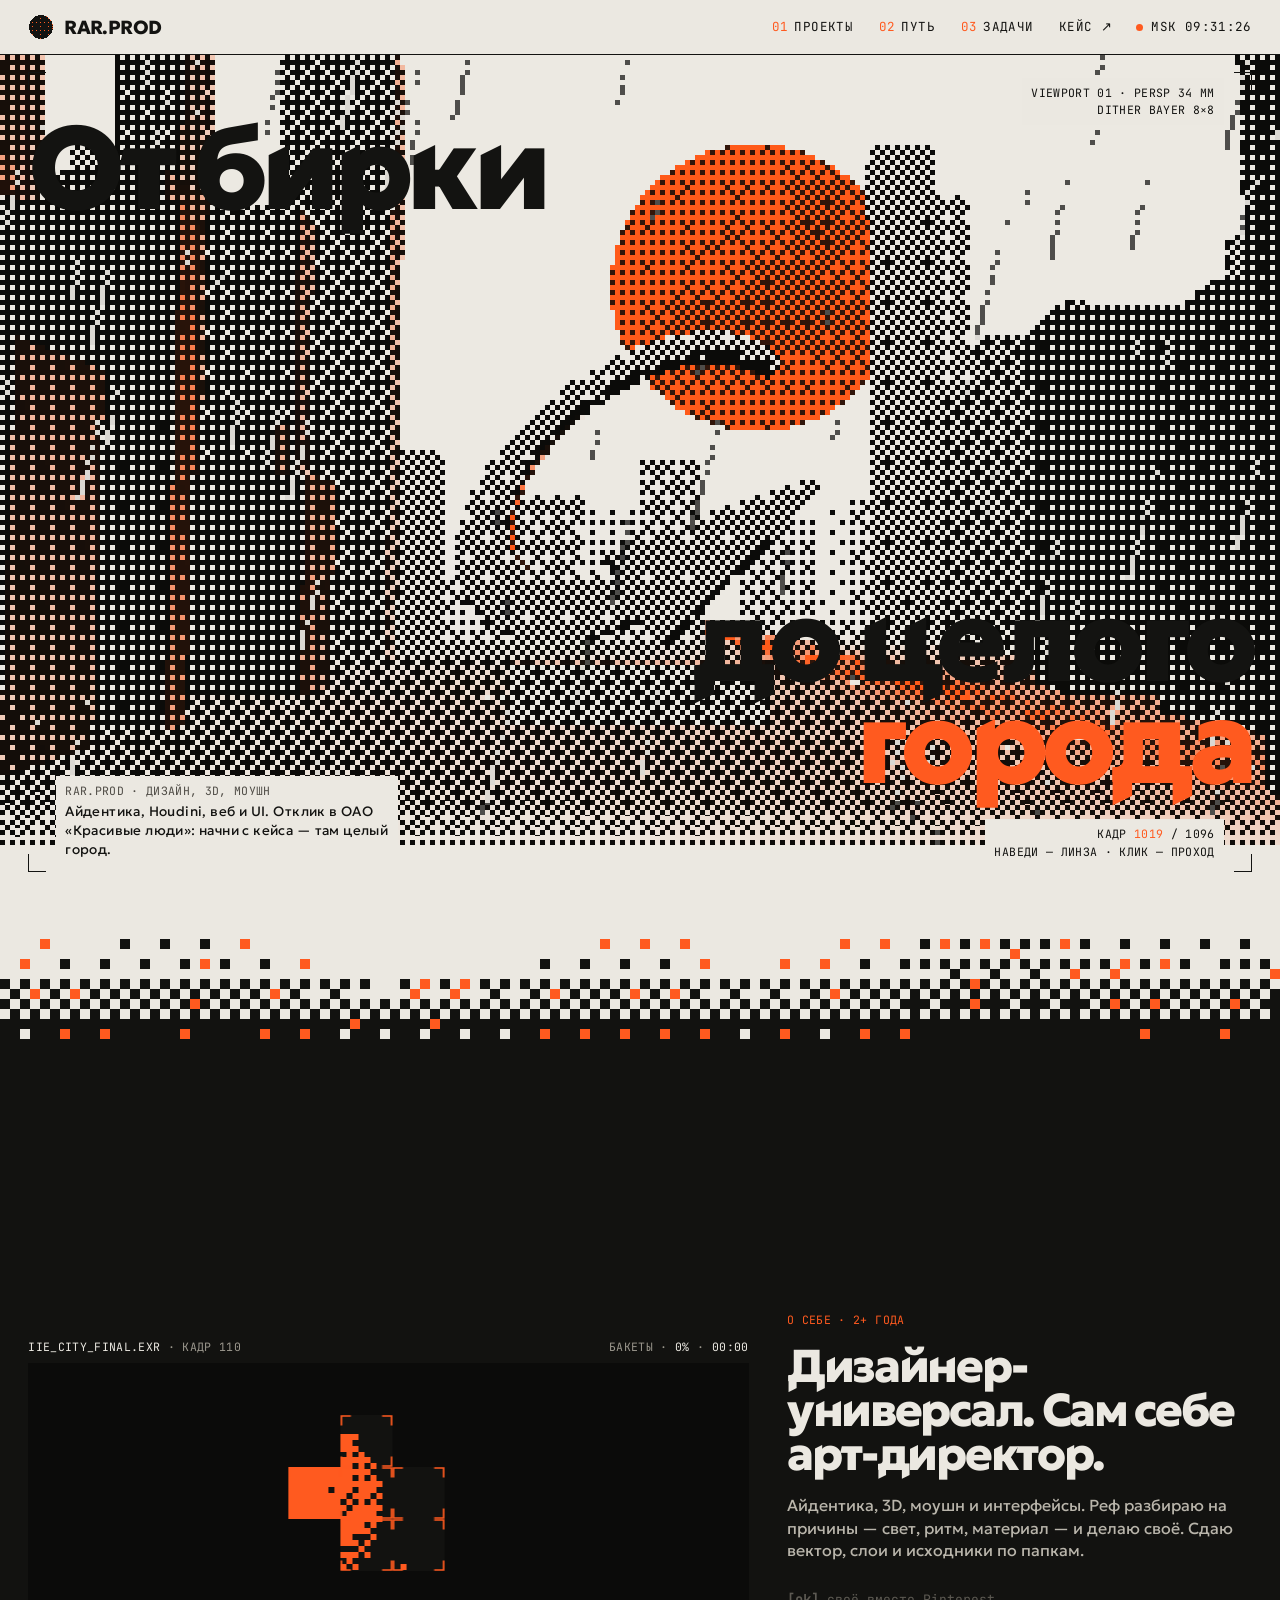
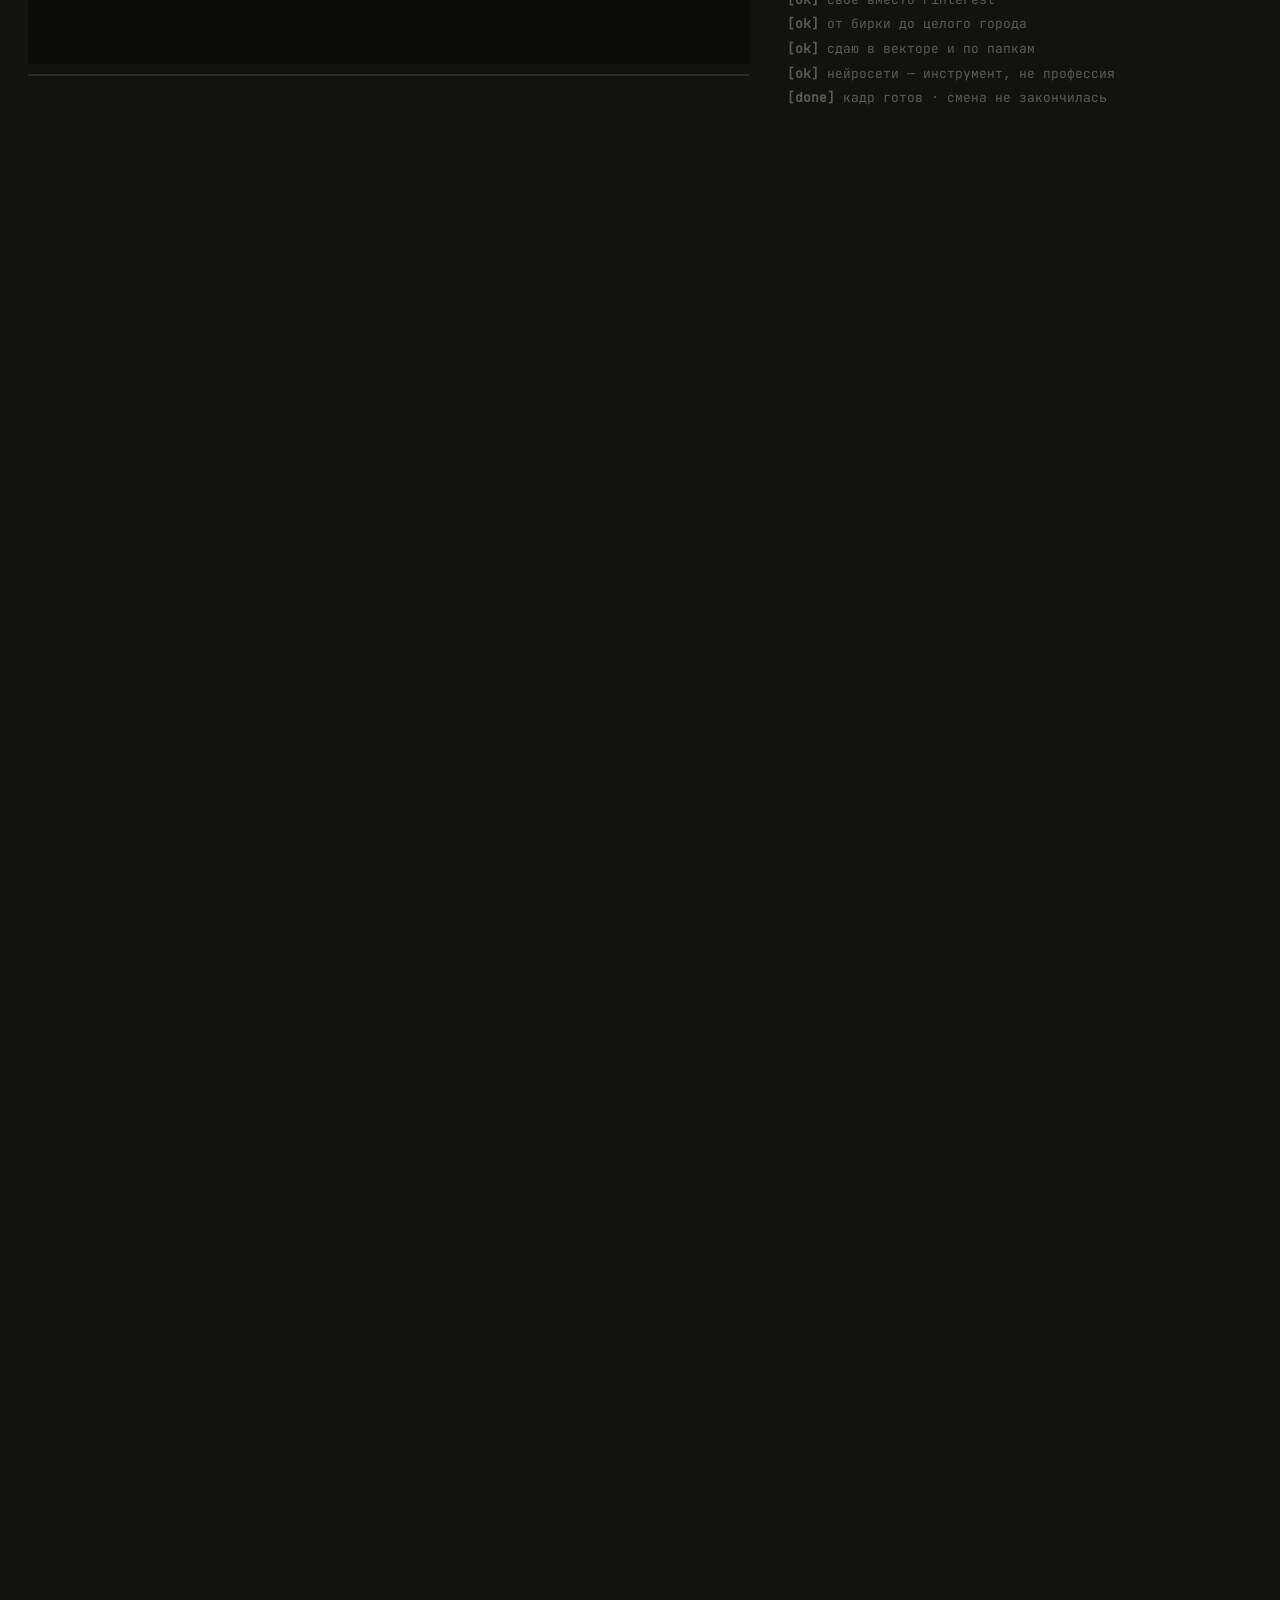
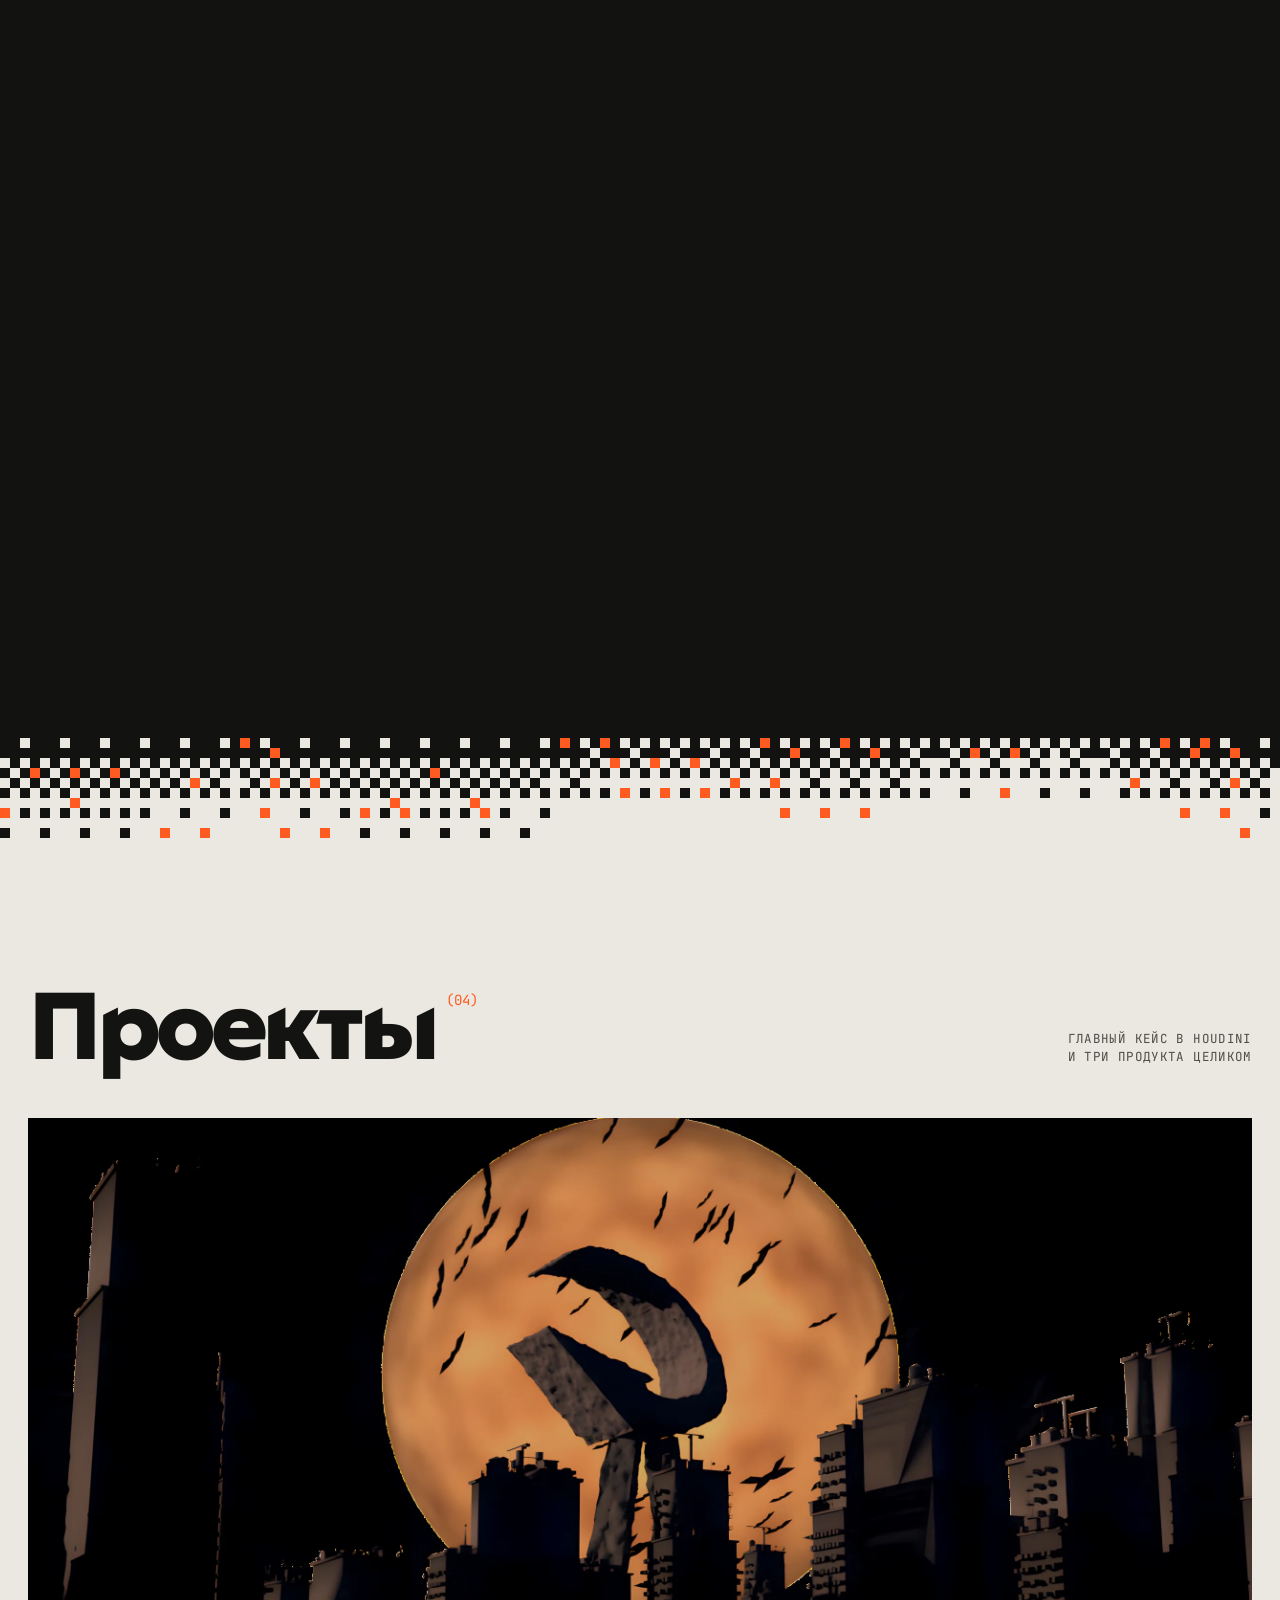
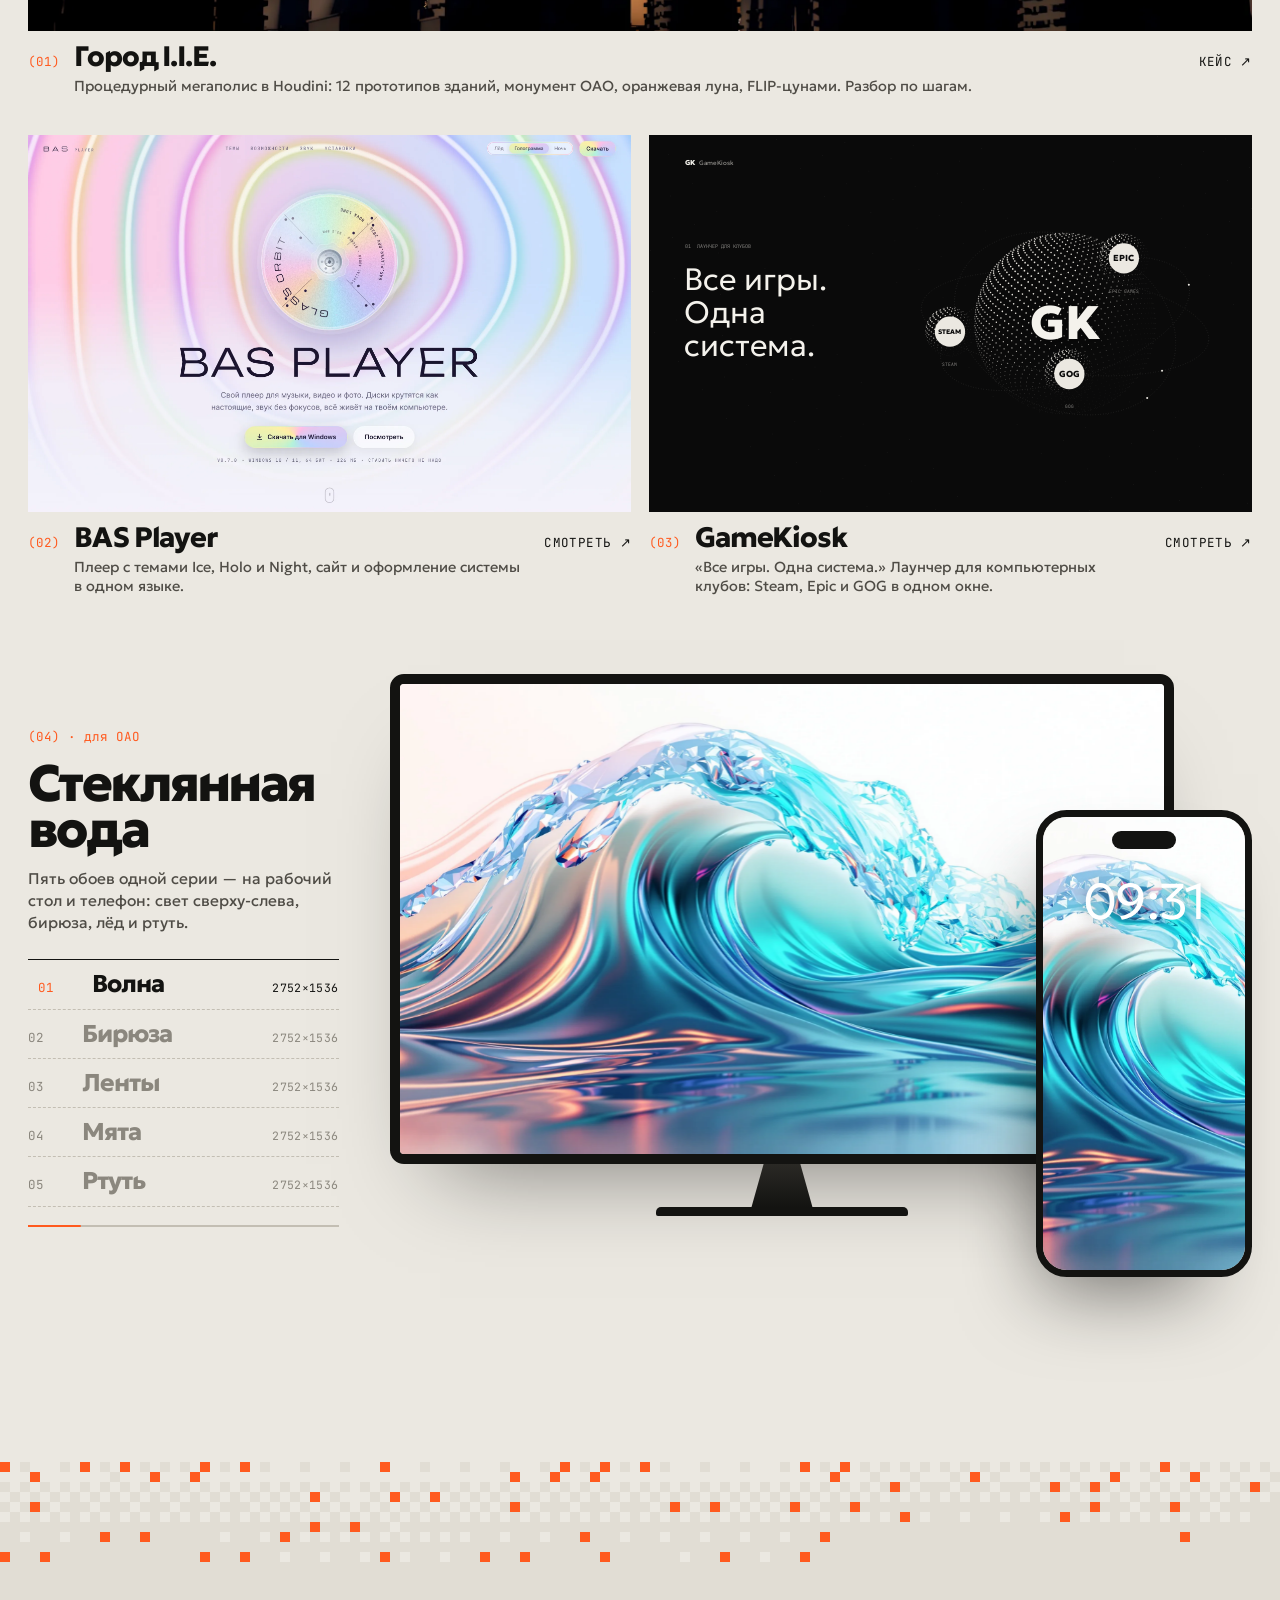
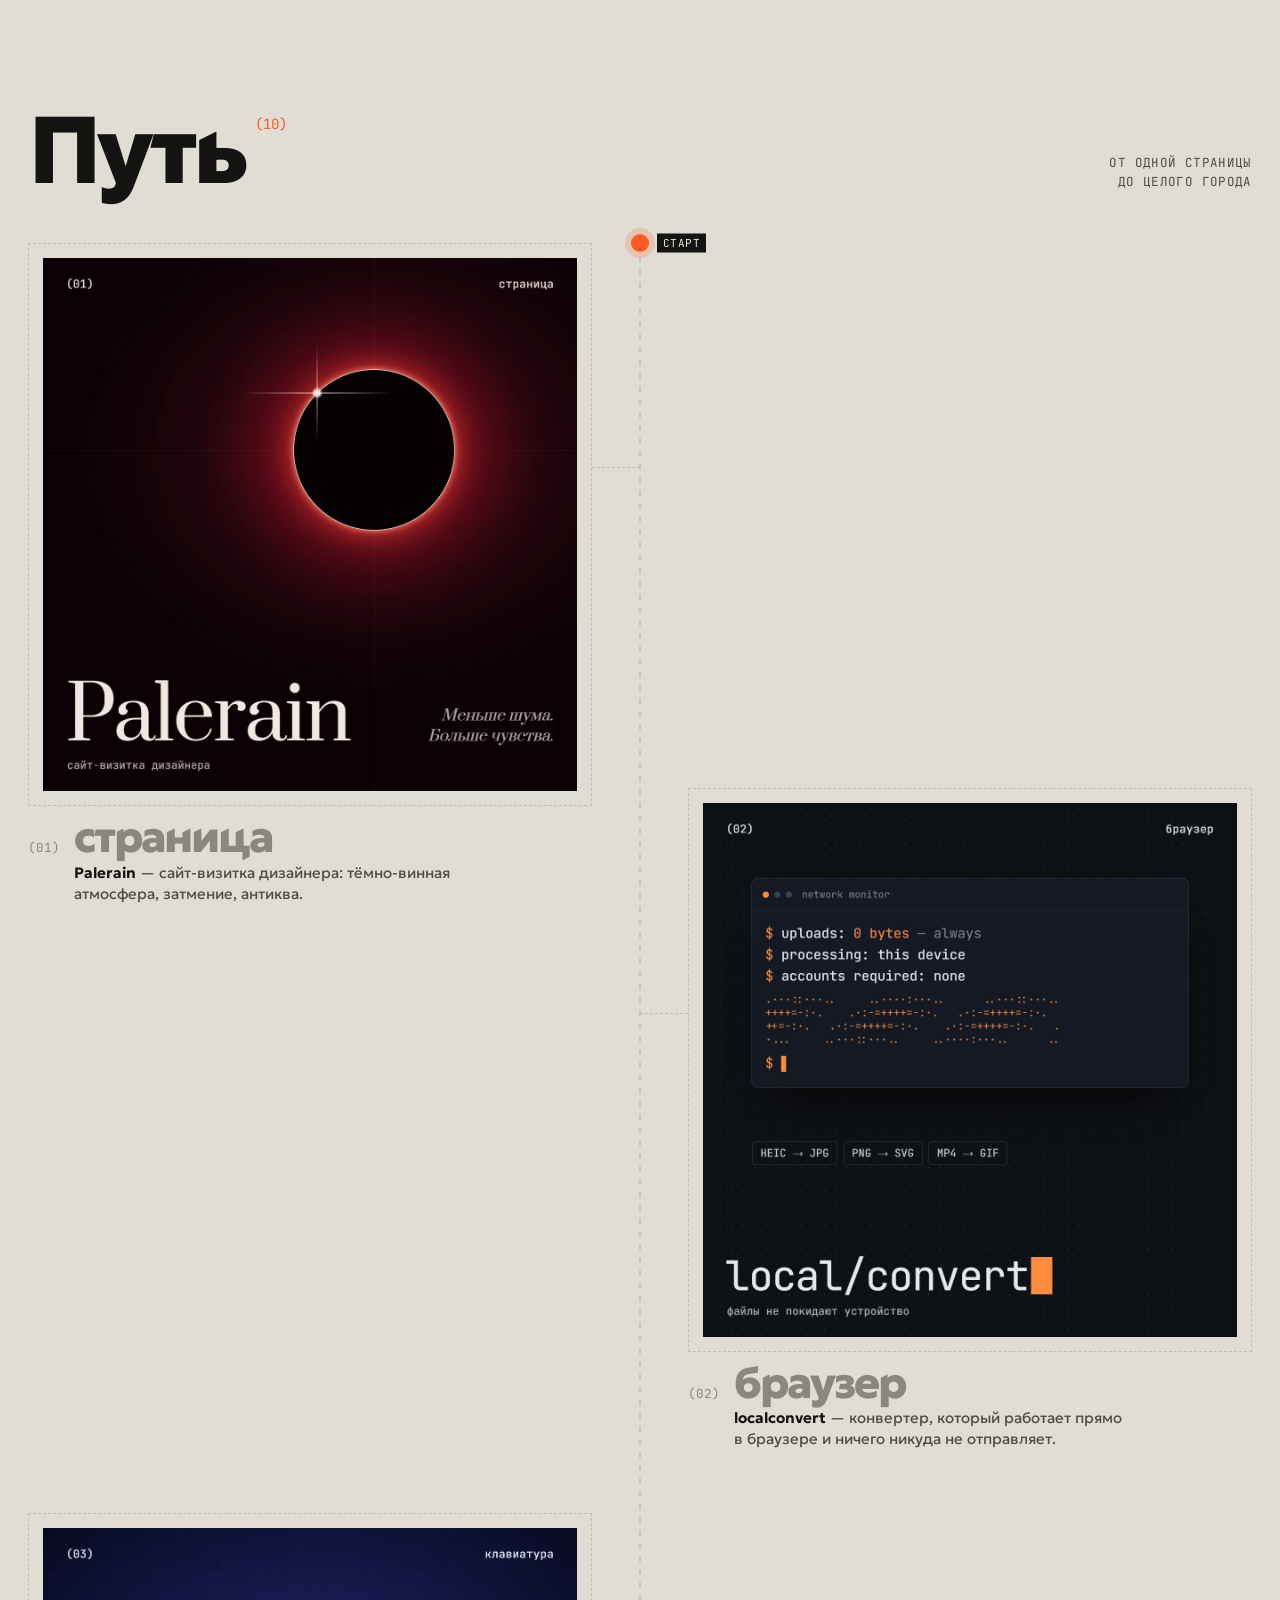
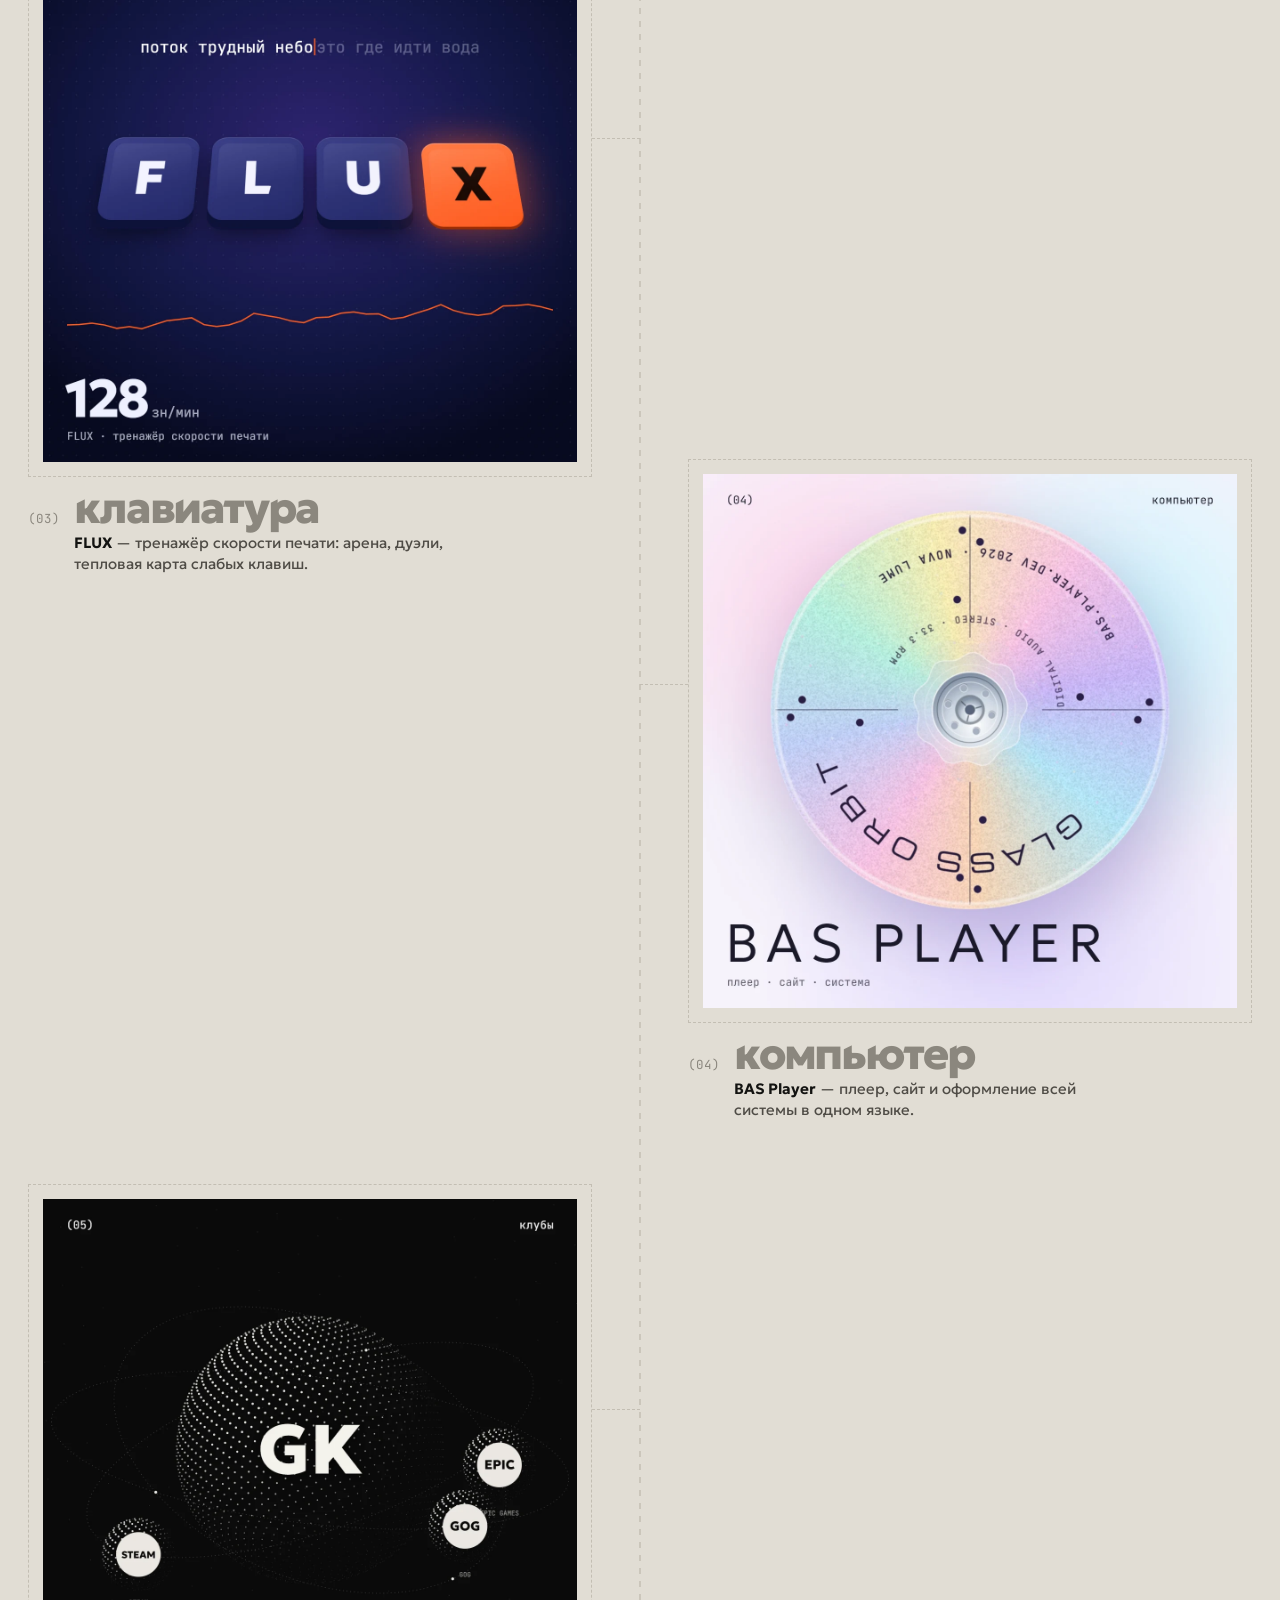
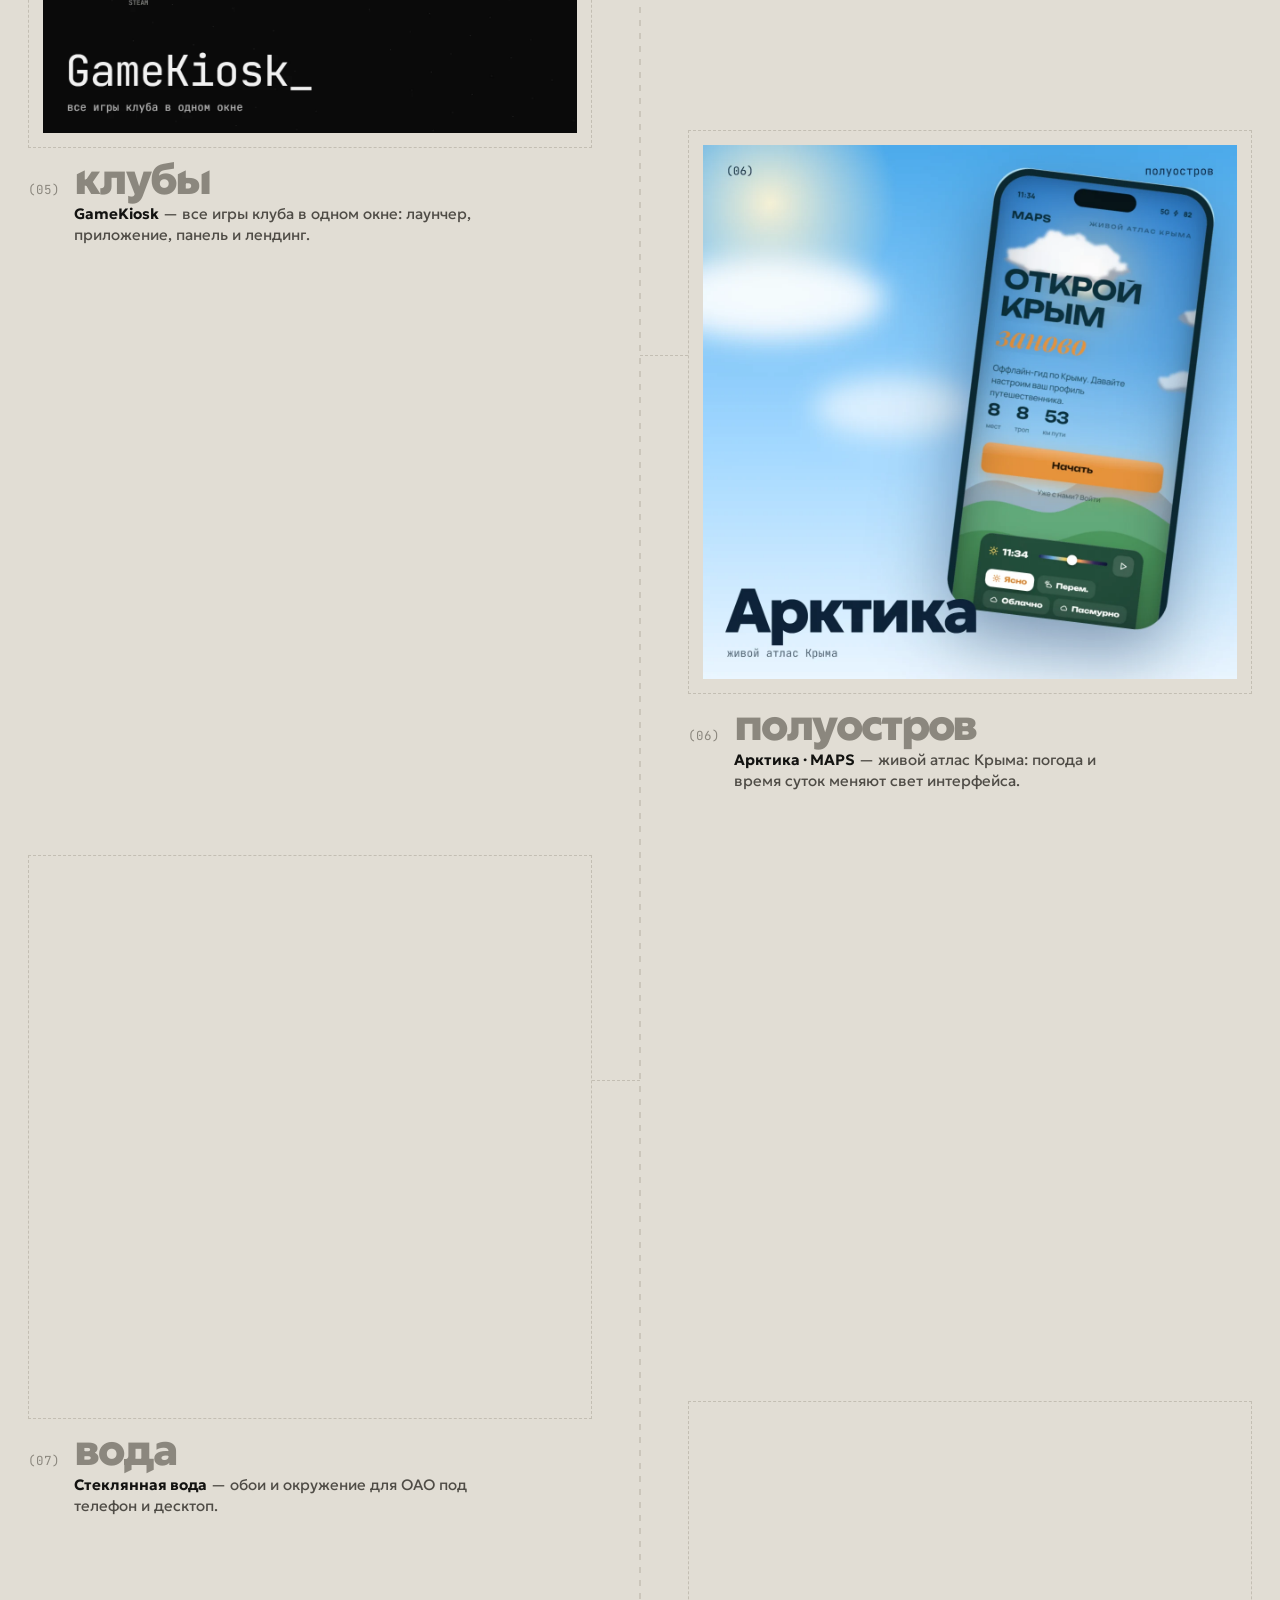
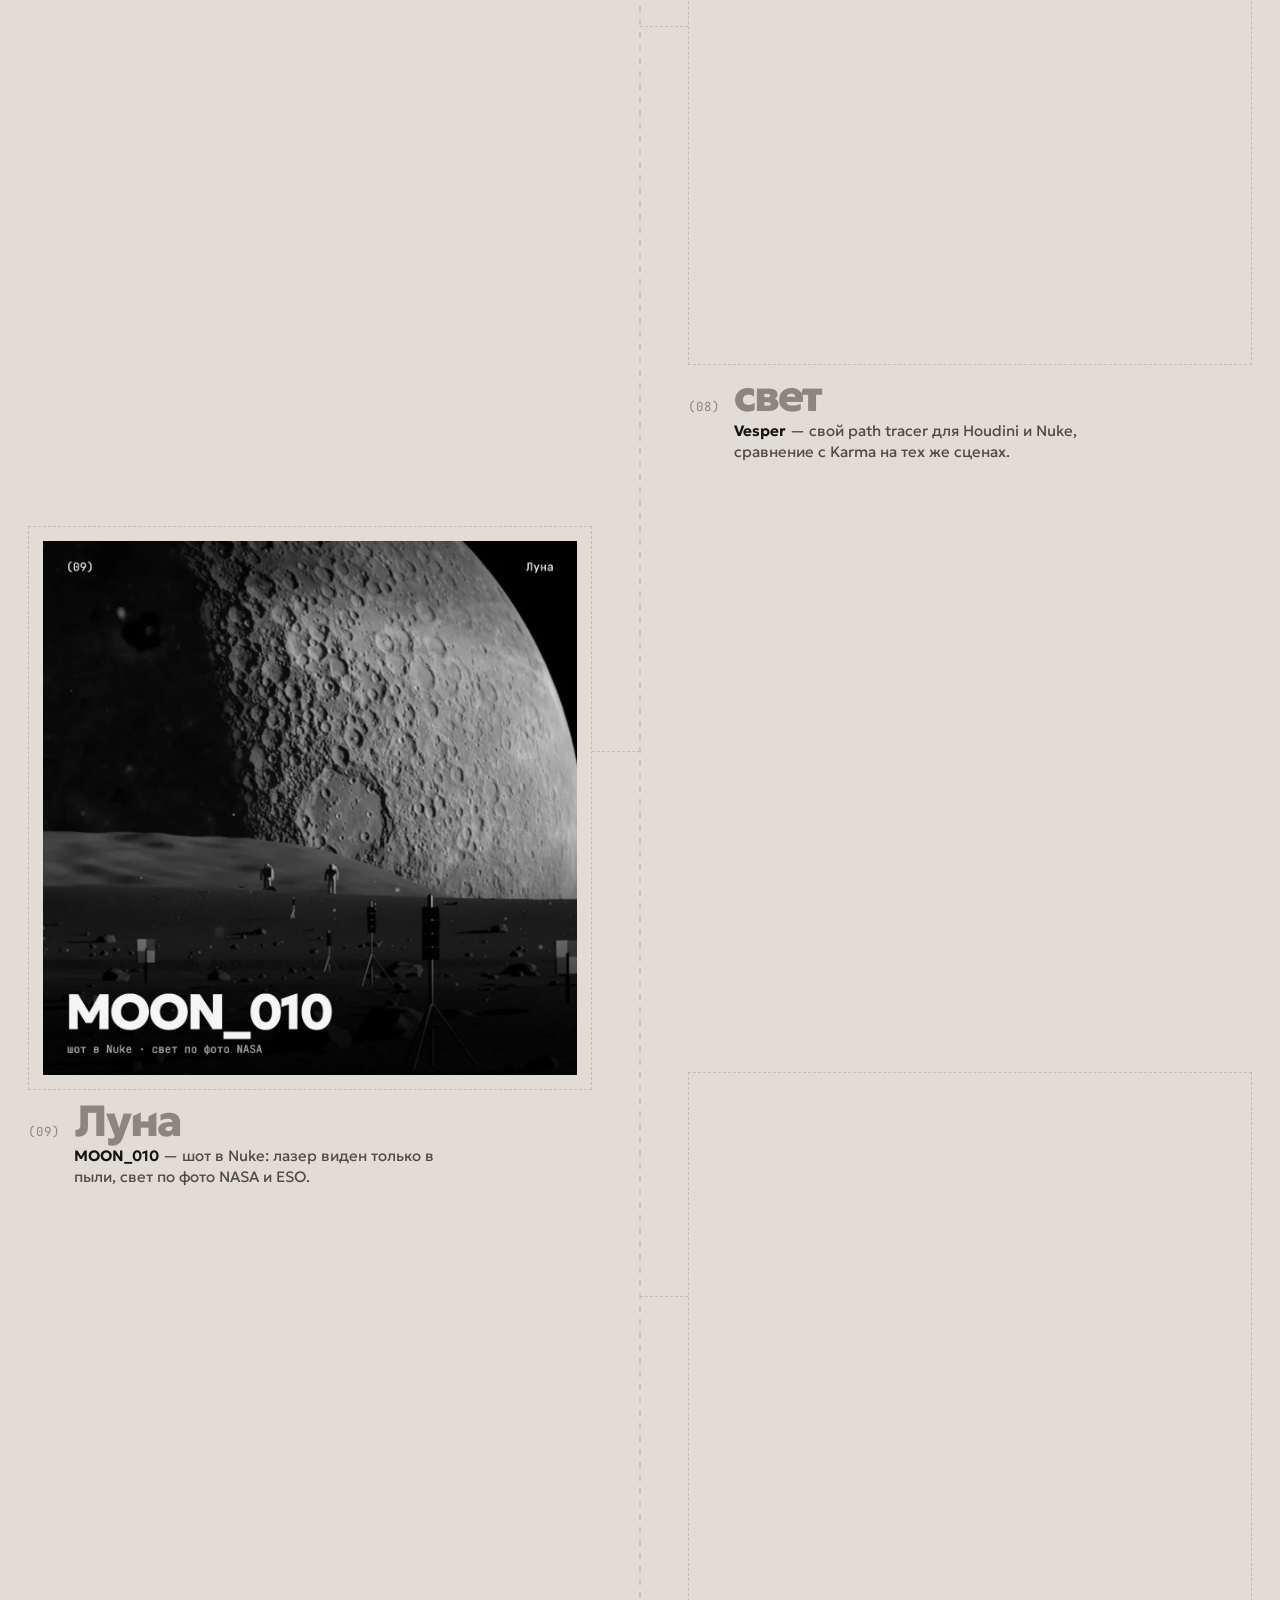
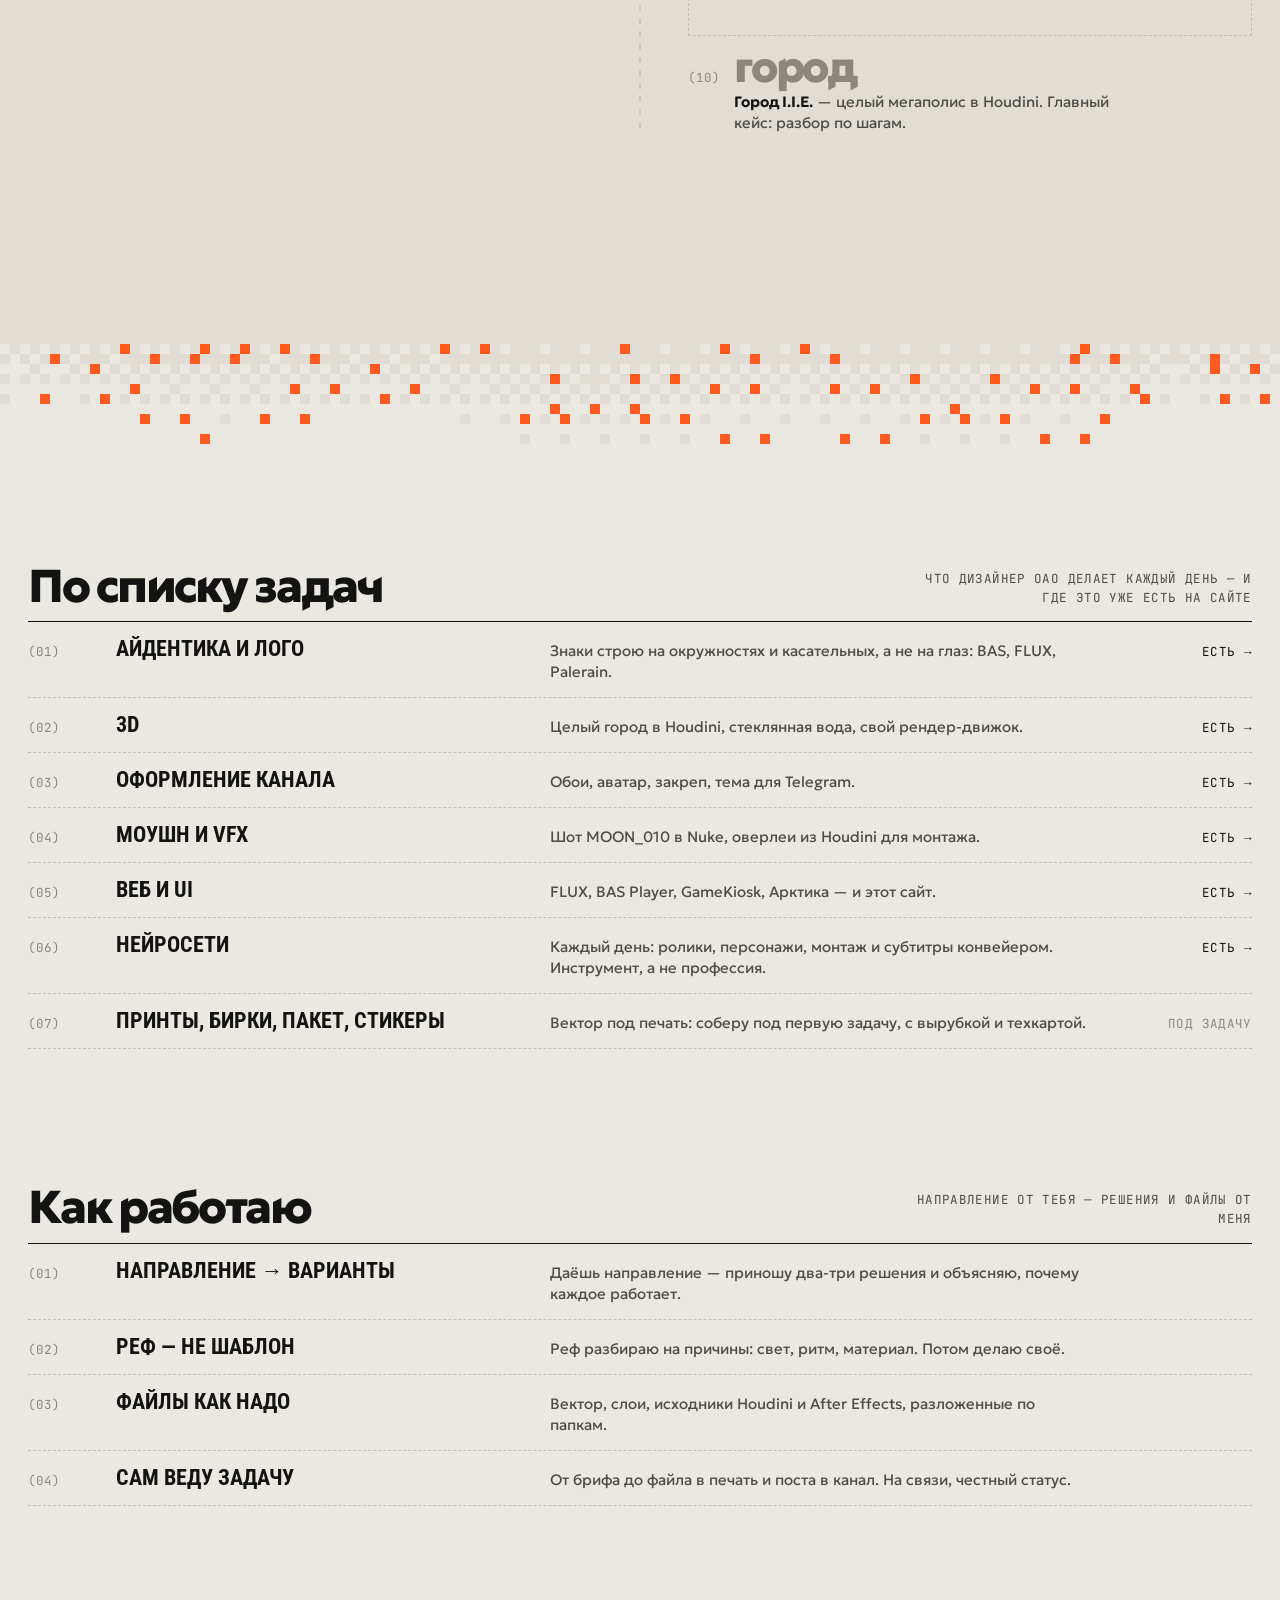
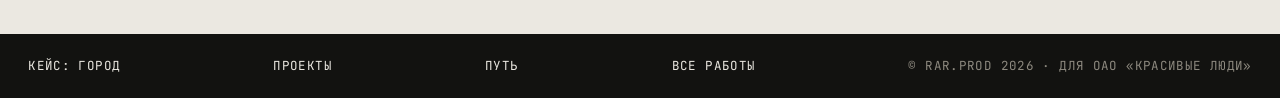
==== index.html @ 13e7af0a "RAR.PROD — портфолио-отклик в ОАО «Красивые люди» Сборка сайта rarprod.online (Vite, статика).  Co-A" ====
<!doctype html>
<html lang="ru">
<head>
  <meta charset="utf-8">
  <meta name="viewport" content="width=device-width, initial-scale=1, viewport-fit=cover">
  <title>RAR.PROD — от бирки до целого города</title>
  <meta name="description" content="RAR.PROD: дизайн, 3D в Houdini, моушн, веб и UI. Город I.I.E., стеклянная вода, BAS Player, GameKiosk. Портфолио-отклик в ОАО «Красивые люди».">
  <meta name="theme-color" content="#ebe8e1">
  <meta property="og:title" content="RAR.PROD — от бирки до целого города">
  <meta property="og:description" content="Портфолио-отклик в ОАО «Красивые люди»: 3D, айдентика, моушн, веб.">
  <meta property="og:image" content="https://rarprod.online/og.jpg">
  <meta property="og:type" content="website">
  <link rel="icon" href="favicon.svg" type="image/svg+xml">
  <script>try{if(sessionStorage.getItem("px")==="1")document.documentElement.classList.add("px-in")}catch(e){}</script>
  <script type="module" crossorigin src="./assets/main-BWtBAKLq.js"></script>
  <link rel="modulepreload" crossorigin href="./assets/water-D3IKxJzS.js">
  <link rel="stylesheet" crossorigin href="./assets/water-BxBLl6f1.css">
</head>
<body data-hdr="light">
  <header class="hdr">
    <a class="brand" href="#top" aria-label="RAR.PROD — наверх"><canvas aria-hidden="true"></canvas>RAR.PROD</a>
    <nav class="nav" aria-label="Разделы">
      <a href="#works" class="keep"><b>01</b><span>проекты</span></a>
      <a href="#path"><b>02</b><span>путь</span></a>
      <a href="#brief"><b>03</b><span>задачи</span></a>
      <a href="houdini.html" class="keep">кейс ↗</a>
    </nav>
    <span class="clock" data-clock aria-label="Московское время">MSK 00:00:00</span>
  </header>

  <!-- ============ первый экран: монумент ОАО под оранжевой луной, в дизеринге ============ -->
  <section class="hero" id="top" data-hdr="light">
    <img class="hero__fallback" src="media/h/final-moon-arrow.webp" alt="">
    <canvas class="hero__gl" aria-label="Монумент-стрелка ОАО в городе под оранжевой луной — живая 3D-сцена в дизеринге. Наведи курсор — под линзой проход рендера, клик меняет проход."></canvas>
    <span class="lens-tag" aria-hidden="true"></span>
    <h1 class="hero__h hero__h--a">От бирки</h1>
    <p class="hero__h hero__h--b" aria-hidden="true">до целого<br><em>города</em></p>
    <div class="hud" aria-hidden="true">
      <i></i><i></i><i></i><i></i>
      <span class="hud__tr">viewport 01 · persp 34 mm<br>dither bayer 8×8</span>
      <p class="hud__bl"><b>RAR.PROD · дизайн, 3D, моушн</b>Айдентика, Houdini, веб и UI. Отклик в ОАО «Красивые люди»: начни с кейса — там целый город.</p>
      <span class="hud__br">кадр <span data-frame>1001</span> / 1096<br>наведи — линза · клик — проход</span>
    </div>
  </section>

  <main>
    <div class="seam" data-from="#ebe8e1" data-to="#121210" aria-hidden="true"></div>
    <!-- ============ о себе: кадр рендерится бакетами ============ -->
    <section class="render" id="me" data-hdr="dark" aria-label="О себе">
      <div class="render__stick">
        <div class="frame">
          <div class="frame__bar"><span><b>iie_city_final.exr</b> · кадр 110</span><span>бакеты · <b data-pct>  0%</b> · <b data-time>00:00</b></span></div>
          <canvas data-src="media/h/final-city.webp" aria-label="Финальный кадр города I.I.E. под оранжевой луной рендерится по мере прокрутки"></canvas>
          <div class="frame__prog"><i></i></div>
        </div>
        <div>
          <span class="render__k">о себе · 2+ года</span>
          <h2 class="render__h">Дизайнер-универсал. Сам себе арт-директор.</h2>
          <p class="render__p">Айдентика, 3D, моушн и интерфейсы. Реф разбираю на причины — свет, ритм, материал — и делаю своё. Сдаю вектор, слои и исходники по папкам.</p>
          <div class="log" aria-label="Принципы">
            <div data-at="0.12"><b>[ok]</b> своё вместо Pinterest</div>
            <div data-at="0.32"><b>[ok]</b> от бирки до целого города</div>
            <div data-at="0.52"><b>[ok]</b> сдаю в векторе и по папкам</div>
            <div data-at="0.72"><b>[ok]</b> нейросети — инструмент, не профессия</div>
            <div data-at="0.96"><b>[done]</b> кадр готов · смена не закончилась</div>
          </div>
        </div>
      </div>
    </section>

    <div class="seam" data-from="#121210" data-to="#ebe8e1" aria-hidden="true"></div>
    <!-- ============ проекты ============ -->
    <section class="sec works" id="works" data-hdr="light">
      <div class="head">
        <h2 class="head__h rv">Проекты<sup>(04)</sup></h2>
        <p class="head__s rv">главный кейс в Houdini<br>и три продукта целиком</p>
      </div>
      <div class="works__grid">
        <a class="wk wk--full" href="houdini.html">
          <div class="wk__img dz zoom" style="aspect-ratio:2560/1072"><img src="media/h/final-moon-arrow.webp" alt="Финальный рендер: монумент-стрелка ОАО на фоне оранжевой луны, стая мышей, город" width="2560" height="1072" loading="lazy" decoding="async"></div>
          <div class="wk__cap"><span class="wk__n">(01)</span><h3 class="wk__t">Город I.I.E.<small>Процедурный мегаполис в Houdini: 12 прототипов зданий, монумент ОАО, оранжевая луна, FLIP-цунами. Разбор по шагам.</small></h3><span class="wk__go">кейс ↗</span></div>
        </a>
        <a class="wk wk--half" href="more.html#bas">
          <div class="wk__img dz" style="aspect-ratio:2400/1500"><img src="media/more/bas-landing.webp" alt="BAS Player: сайт плеера с голографическим диском" width="2400" height="1500" loading="lazy" decoding="async"></div>
          <div class="wk__cap"><span class="wk__n">(02)</span><h3 class="wk__t">BAS Player<small>Плеер с темами Ice, Holo и Night, сайт и оформление системы в одном языке.</small></h3><span class="wk__go">смотреть ↗</span></div>
        </a>
        <a class="wk wk--half" href="more.html#gamekiosk">
          <div class="wk__img wk__img--live" style="aspect-ratio:2400/1500"><canvas data-gk aria-label="Знак GameKiosk: точечная сфера GK, вокруг на орбитах Steam, Epic Games и GOG"></canvas></div>
          <div class="wk__cap"><span class="wk__n">(03)</span><h3 class="wk__t">GameKiosk<small>«Все игры. Одна система.» Лаунчер для компьютерных клубов: Steam, Epic и GOG в одном окне.</small></h3><span class="wk__go">смотреть ↗</span></div>
        </a>
        <div class="wk wk--full">
          <div class="water" data-water>
            <div class="water__side">
              <span class="wk__n">(04) · для ОАО</span>
              <h3 class="water__h rv">Стеклянная вода</h3>
              <p class="water__p rv">Пять обоев одной серии — на рабочий стол и телефон: свет сверху-слева, бирюза, лёд и ртуть.</p>
              <ol class="water__list">
                <li><button type="button" data-wall="media/oao/water-m02.webp" data-fx="0.44"><b>01</b><span class="nm">Волна</span><span class="rs">2752×1536</span></button></li>
                <li><button type="button" data-wall="media/oao/water-m05.webp" data-fx="0.3"><b>02</b><span class="nm">Бирюза</span><span class="rs">2752×1536</span></button></li>
                <li><button type="button" data-wall="media/oao/water-m01.webp" data-fx="0.55"><b>03</b><span class="nm">Ленты</span><span class="rs">2752×1536</span></button></li>
                <li><button type="button" data-wall="media/oao/water-m06.webp" data-fx="0.6"><b>04</b><span class="nm">Мята</span><span class="rs">2752×1536</span></button></li>
                <li><button type="button" data-wall="media/oao/water-m07.webp" data-fx="0.5"><b>05</b><span class="nm">Ртуть</span><span class="rs">2752×1536</span></button></li>
              </ol>
              <div class="water__bar" aria-hidden="true"><i></i></div>
            </div>
            <div class="water__stage" aria-label="Обои на мониторе и телефоне">
              <div class="mon"><div class="mon__screen"><canvas aria-hidden="true"></canvas></div><div class="mon__neck"></div><div class="mon__foot"></div></div>
              <div class="phone"><canvas aria-hidden="true"></canvas><div class="phone__ui"><i class="phone__isl"></i><b data-pclock>13:00</b></div></div>
            </div>
          </div>
        </div>
      </div>
    </section>

    <div class="seam" data-from="#ebe8e1" data-to="#e1ddd4" aria-hidden="true"></div>
    <!-- ============ путь: от страницы до города ============ -->
    <section class="sec path" id="path" data-hdr="light">
      <div class="head">
        <h2 class="head__h rv">Путь<sup>(10)</sup></h2>
        <p class="head__s rv">от одной страницы<br>до целого города</p>
      </div>
      <div class="track">
        <svg class="line" aria-hidden="true"><line class="l-bg" x1="1" y1="0" x2="1" y2="100%"/><line class="l-fg" x1="1" y1="0" x2="1" y2="0"/></svg>
        <span class="dot" aria-hidden="true"><span>старт</span></span>

        <a class="node" href="more.html#palerain" data-scale="страница">
          <span class="node__frame"><span class="dz" data-hold><img src="media/covers/palerain.webp" alt="Обложка: Palerain, сайт-визитка дизайнера" width="1000" height="1000" loading="lazy" decoding="async"></span></span>
          <span class="node__meta"><span class="node__n">(01)</span><span class="node__scale">страница</span><span class="node__d"><b>Palerain</b> — сайт-визитка дизайнера: тёмно-винная атмосфера, затмение, антиква.</span></span>
        </a>
        <a class="node" href="more.html#localconvert" data-scale="браузер">
          <span class="node__frame"><span class="dz" data-hold><img src="media/covers/localconvert.webp" alt="Обложка: localconvert" width="1000" height="1000" loading="lazy" decoding="async"></span></span>
          <span class="node__meta"><span class="node__n">(02)</span><span class="node__scale">браузер</span><span class="node__d"><b>localconvert</b> — конвертер, который работает прямо в браузере и ничего никуда не отправляет.</span></span>
        </a>
        <a class="node" href="more.html#flux" data-scale="клавиатура">
          <span class="node__frame"><span class="dz" data-hold><img src="media/covers/flux.webp" alt="Обложка: FLUX" width="1000" height="1000" loading="lazy" decoding="async"></span></span>
          <span class="node__meta"><span class="node__n">(03)</span><span class="node__scale">клавиатура</span><span class="node__d"><b>FLUX</b> — тренажёр скорости печати: арена, дуэли, тепловая карта слабых клавиш.</span></span>
        </a>
        <a class="node" href="more.html#bas" data-scale="компьютер">
          <span class="node__frame"><span class="dz" data-hold><img src="media/covers/bas.webp" alt="Обложка: BAS Player" width="1000" height="1000" loading="lazy" decoding="async"></span></span>
          <span class="node__meta"><span class="node__n">(04)</span><span class="node__scale">компьютер</span><span class="node__d"><b>BAS Player</b> — плеер, сайт и оформление всей системы в одном языке.</span></span>
        </a>
        <a class="node" href="more.html#gamekiosk" data-scale="клубы">
          <span class="node__frame"><span class="dz" data-hold><img src="media/covers/gamekiosk.webp" alt="Обложка: GameKiosk" width="1000" height="1000" loading="lazy" decoding="async"></span></span>
          <span class="node__meta"><span class="node__n">(05)</span><span class="node__scale">клубы</span><span class="node__d"><b>GameKiosk</b> — все игры клуба в одном окне: лаунчер, приложение, панель и лендинг.</span></span>
        </a>
        <a class="node" href="more.html#arctika" data-scale="полуостров">
          <span class="node__frame"><span class="dz" data-hold><img src="media/covers/arctika.webp" alt="Обложка: Арктика MAPS" width="1000" height="1000" loading="lazy" decoding="async"></span></span>
          <span class="node__meta"><span class="node__n">(06)</span><span class="node__scale">полуостров</span><span class="node__d"><b>Арктика · MAPS</b> — живой атлас Крыма: погода и время суток меняют свет интерфейса.</span></span>
        </a>
        <a class="node" href="more.html#water" data-scale="вода">
          <span class="node__frame"><span class="dz" data-hold><img src="media/covers/water.webp" alt="Обложка: Стеклянная вода" width="1000" height="1000" loading="lazy" decoding="async"></span></span>
          <span class="node__meta"><span class="node__n">(07)</span><span class="node__scale">вода</span><span class="node__d"><b>Стеклянная вода</b> — обои и окружение для ОАО под телефон и десктоп.</span></span>
        </a>
        <a class="node" href="more.html#vesper" data-scale="свет">
          <span class="node__frame"><span class="dz" data-hold><img src="media/covers/vesper.webp" alt="Обложка: Vesper" width="1000" height="1000" loading="lazy" decoding="async"></span></span>
          <span class="node__meta"><span class="node__n">(08)</span><span class="node__scale">свет</span><span class="node__d"><b>Vesper</b> — свой path tracer для Houdini и Nuke, сравнение с Karma на тех же сценах.</span></span>
        </a>
        <a class="node" href="houdini.html#vfx" data-scale="Луна">
          <span class="node__frame"><span class="dz" data-hold><img src="media/covers/moon.webp" alt="Обложка: MOON_010" width="1000" height="1000" loading="lazy" decoding="async"></span></span>
          <span class="node__meta"><span class="node__n">(09)</span><span class="node__scale">Луна</span><span class="node__d"><b>MOON_010</b> — шот в Nuke: лазер виден только в пыли, свет по фото NASA и ESO.</span></span>
        </a>
        <a class="node" href="houdini.html" data-scale="город">
          <span class="node__frame"><span class="dz" data-hold><img src="media/covers/city.webp" alt="Обложка: Город I.I.E." width="1000" height="1000" loading="lazy" decoding="async"></span></span>
          <span class="node__meta"><span class="node__n">(10)</span><span class="node__scale">город</span><span class="node__d"><b>Город I.I.E.</b> — целый мегаполис в Houdini. Главный кейс: разбор по шагам.</span></span>
        </a>
      </div>
    </section>

    <div class="seam" data-from="#e1ddd4" data-to="#ebe8e1" aria-hidden="true"></div>
    <!-- ============ по списку задач ============ -->
    <section class="sec list" id="brief" data-hdr="light">
      <div class="list__h"><h2>По списку задач</h2><small>Что дизайнер ОАО делает каждый день — и где это уже есть на сайте</small></div>
      <a class="row" href="more.html#bas"><span class="row__n">(01)</span><span class="row__t">Айдентика и лого</span><span class="row__d">Знаки строю на окружностях и касательных, а не на глаз: BAS, FLUX, Palerain.</span><span class="row__r">есть →</span></a>
      <a class="row" href="houdini.html"><span class="row__n">(02)</span><span class="row__t">3D</span><span class="row__d">Целый город в Houdini, стеклянная вода, свой рендер-движок.</span><span class="row__r">есть →</span></a>
      <a class="row" href="more.html#water"><span class="row__n">(03)</span><span class="row__t">Оформление канала</span><span class="row__d">Обои, аватар, закреп, тема для Telegram.</span><span class="row__r">есть →</span></a>
      <a class="row" href="houdini.html#vfx"><span class="row__n">(04)</span><span class="row__t">Моушн и VFX</span><span class="row__d">Шот MOON_010 в Nuke, оверлеи из Houdini для монтажа.</span><span class="row__r">есть →</span></a>
      <a class="row" href="more.html#flux"><span class="row__n">(05)</span><span class="row__t">Веб и UI</span><span class="row__d">FLUX, BAS Player, GameKiosk, Арктика — и этот сайт.</span><span class="row__r">есть →</span></a>
      <a class="row" href="#me"><span class="row__n">(06)</span><span class="row__t">Нейросети</span><span class="row__d">Каждый день: ролики, персонажи, монтаж и субтитры конвейером. Инструмент, а не профессия.</span><span class="row__r">есть →</span></a>
      <div class="row"><span class="row__n">(07)</span><span class="row__t">Принты, бирки, пакет, стикеры</span><span class="row__d">Вектор под печать: соберу под первую задачу, с вырубкой и техкартой.</span><span class="row__r muted">под задачу</span></div>
    </section>

    <!-- ============ как работаю ============ -->
    <section class="sec list" id="how" data-hdr="light">
      <div class="list__h"><h2>Как работаю</h2><small>Направление от тебя — решения и файлы от меня</small></div>
      <div class="row"><span class="row__n">(01)</span><span class="row__t">Направление → варианты</span><span class="row__d">Даёшь направление — приношу два-три решения и объясняю, почему каждое работает.</span><span class="row__r"></span></div>
      <div class="row"><span class="row__n">(02)</span><span class="row__t">Реф — не шаблон</span><span class="row__d">Реф разбираю на причины: свет, ритм, материал. Потом делаю своё.</span><span class="row__r"></span></div>
      <div class="row"><span class="row__n">(03)</span><span class="row__t">Файлы как надо</span><span class="row__d">Вектор, слои, исходники Houdini и After Effects, разложенные по папкам.</span><span class="row__r"></span></div>
      <div class="row"><span class="row__n">(04)</span><span class="row__t">Сам веду задачу</span><span class="row__d">От брифа до файла в печать и поста в канал. На связи, честный статус.</span><span class="row__r"></span></div>
    </section>
  </main>

  <footer class="foot" data-hdr="dark">
    <a href="houdini.html">кейс: город</a>
    <a href="#works">проекты</a>
    <a href="#path">путь</a>
    <a href="more.html">все работы</a>
    <span>© RAR.PROD 2026 · для ОАО «Красивые люди»</span>
  </footer>
</body>
</html>
---- assets/water-BxBLl6f1.css ----
@font-face{font-family:G;src:url(./geologica-cyrillic-rGVjBV5p.woff2) format("woff2");font-weight:100 900;font-display:swap;unicode-range:U+0301,U+0400-045F,U+0490-0491,U+04B0-04B1,U+2116}@font-face{font-family:G;src:url(./geologica-latin-Bw0WcW38.woff2) format("woff2");font-weight:100 900;font-display:swap;unicode-range:U+0000-00FF,U+0131,U+0152-0153,U+02BB-02BC,U+02C6,U+02DA,U+02DC,U+0304,U+0308,U+0329,U+2000-206F,U+20AC,U+2122,U+2191,U+2193,U+2212,U+2215,U+FEFF,U+FFFD}@font-face{font-family:RC;src:url(./roboto-cond-cyrillic-DcSt-2BC.woff2) format("woff2");font-weight:100 900;font-display:swap;unicode-range:U+0301,U+0400-045F,U+0490-0491,U+04B0-04B1,U+2116}@font-face{font-family:RC;src:url(./roboto-cond-latin-Cxzi1x1i.woff2) format("woff2");font-weight:100 900;font-display:swap;unicode-range:U+0000-00FF,U+0131,U+0152-0153,U+02BB-02BC,U+02C6,U+02DA,U+02DC,U+0304,U+0308,U+0329,U+2000-206F,U+20AC,U+2122,U+2191,U+2193,U+2212,U+2215,U+FEFF,U+FFFD}@font-face{font-family:JB;src:url(./jetbrains-mono-cyrillic-400-normal-BEIGL1Tu.woff2) format("woff2");font-display:swap;unicode-range:U+0400-045F}@font-face{font-family:JB;src:url(./jetbrains-mono-latin-400-normal-V6pRDFza.woff2) format("woff2");font-display:swap}:root{--paper: #ebe8e1;--paper-2: #e1ddd4;--ink: #131311;--ink-2: #4f4c46;--ink-3: #8b877e;--line: #c3beb3;--sun: #ff5a1f;--night: #121210;--f: "G", "Helvetica Neue", Arial, sans-serif;--fc: "RC", "Arial Narrow", sans-serif;--fm: "JB", ui-monospace, Consolas, monospace;--gut: clamp(16px, 2.2vw, 32px);--maxw: 1680px;--edge: max(var(--gut), calc((100vw - var(--maxw)) / 2));--ease: cubic-bezier(.2, .7, .1, 1);color-scheme:light}*,*:before,*:after{box-sizing:border-box}html{-webkit-text-size-adjust:100%;text-size-adjust:100%}body{margin:0;background:var(--paper);color:var(--ink);font:400 16px/1.4 var(--f);-webkit-font-smoothing:antialiased;overflow-x:clip}img,video,canvas,svg{display:block;max-width:100%}a{color:inherit;text-decoration:none}h1,h2,h3,p{margin:0}button{font:inherit;color:inherit}:focus-visible{outline:2px solid var(--sun);outline-offset:3px}::selection{background:var(--sun);color:var(--ink)}.sr{position:absolute;width:1px;height:1px;overflow:hidden;clip:rect(0 0 0 0);white-space:nowrap}.hdr{position:fixed;inset:0 0 auto;z-index:50;display:flex;align-items:center;gap:24px;padding:14px var(--edge);color:var(--ink);background:var(--paper);border-bottom:1.5px solid var(--ink);transition:color .4s var(--ease),background .4s var(--ease),border-color .4s}body[data-hdr=dark] .hdr{color:var(--paper);background:var(--night);border-color:#3a3833}.brand{display:flex;align-items:center;gap:10px;font:750 19px/1 var(--f);letter-spacing:-.03em;font-variation-settings:"SHRP" 100}.brand canvas{width:26px;height:26px;image-rendering:pixelated}.nav{display:flex;gap:clamp(14px,2vw,28px);margin-left:auto}.nav a{font:400 12.5px/1 var(--fm);letter-spacing:.03em;text-transform:uppercase;display:flex;gap:6px}.nav a b{font-weight:400;color:var(--sun)}.nav a:hover{color:var(--sun)}.nav a[aria-current]{text-decoration:underline;text-underline-offset:5px}.clock{font:400 12.5px/1 var(--fm);letter-spacing:.03em;display:flex;align-items:center;gap:8px;min-width:11ch;justify-content:flex-end}.clock:before{content:"";width:7px;height:7px;border-radius:50%;background:var(--sun);animation:rec 1.6s steps(1) infinite}@keyframes rec{50%{opacity:.15}}@media(max-width:860px){.nav a:not(.keep) span{display:none}.nav{gap:12px}.clock{display:none}}@media(max-width:520px){.nav a:not(.keep){display:none}}.hero{position:relative;height:100svh;min-height:600px;overflow:hidden;background:var(--paper);cursor:crosshair}.hero__gl{position:absolute;inset:0;width:100%;height:100%}.no-gl .hero__gl{display:none}.hero__fallback{position:absolute;inset:0;width:100%;height:100%;object-fit:cover;display:none;filter:grayscale(1) contrast(1.1);opacity:.3}.no-gl .hud__br,.no-gl .hud__tr{display:none}.no-gl .hero__fallback{display:block}.hero__h{position:absolute;z-index:2;font:800 clamp(54px,9.2vw,158px)/.86 var(--f);letter-spacing:-.055em;font-variation-settings:"SHRP" 100;pointer-events:none}.hero__h--a{left:var(--edge);top:clamp(96px,13vh,130px)}.hero__h--b{right:var(--edge);bottom:clamp(70px,12vh,120px);text-align:right}.hero__h em{font-style:normal;color:var(--sun)}.hud{position:absolute;inset:72px var(--edge) var(--gut);pointer-events:none;z-index:2}.hud i{position:absolute;width:18px;height:18px;border:0 solid var(--ink)}.hud i:nth-child(1){left:0;top:0;border-width:1.5px 0 0 1.5px}.hud i:nth-child(2){right:0;top:0;border-width:1.5px 1.5px 0 0}.hud i:nth-child(3){left:0;bottom:0;border-width:0 0 1.5px 1.5px}.hud i:nth-child(4){right:0;bottom:0;border-width:0 1.5px 1.5px 0}.hud__tr,.hud__bl,.hud__br{position:absolute;font:400 11.5px/1.5 var(--fm);letter-spacing:.03em;text-transform:uppercase;background:var(--paper);padding:6px 9px}.hud__tr{right:28px;top:6px;text-align:right}.hud__bl{left:28px;bottom:6px;max-width:38ch;text-transform:none;font:400 13.5px/1.4 var(--f)}.hud__bl b{display:block;font:400 11.5px/1.5 var(--fm);text-transform:uppercase;letter-spacing:.03em;color:var(--ink-2);margin-bottom:4px}.hud__br{right:28px;bottom:6px;text-align:right}.hud__br span{color:var(--sun)}.lens-tag{position:absolute;left:0;top:0;z-index:3;pointer-events:none;font:400 11px/1 var(--fm);letter-spacing:.04em;text-transform:uppercase;background:var(--ink);color:var(--paper);padding:4px 6px;opacity:0;transition:opacity .2s;white-space:nowrap}.hero.has-ptr .lens-tag{opacity:1}@media(max-width:760px){.hero__h--a{top:74px}.hero__h--b{bottom:150px}.hud__tr,.hud__br{display:none}.hud__bl{max-width:30ch}}.render{position:relative;height:320svh;background:var(--night);color:var(--paper)}.render__stick{position:sticky;top:0;height:100svh;display:grid;grid-template-columns:minmax(0,1.55fr) minmax(300px,1fr);gap:clamp(20px,3vw,48px);align-items:center;padding:80px var(--edge) 40px}.frame{position:relative}.frame__bar{display:flex;justify-content:space-between;gap:14px;font:400 11.5px/1 var(--fm);letter-spacing:.03em;text-transform:uppercase;color:#9b978d;padding-bottom:10px}.frame__bar b{color:var(--paper);font-weight:400}.frame canvas{width:100%;aspect-ratio:2200 / 920;background:#0b0b0a}.frame__prog{height:2px;background:#2b2a26;margin-top:10px}.frame__prog i{display:block;height:100%;width:0;background:var(--sun)}.render__k{font:400 11.5px/1 var(--fm);letter-spacing:.03em;text-transform:uppercase;color:var(--sun)}.render__h{font:800 clamp(32px,3.6vw,56px)/.95 var(--f);letter-spacing:-.05em;font-variation-settings:"SHRP" 100;margin:16px 0 18px}.render__p{color:#b9b5ab;max-width:44ch;font-size:16px}.log{margin-top:26px;font:400 13px/1.9 var(--fm);color:#5d5a53}.log div{transition:color .4s;white-space:nowrap;overflow:hidden;text-overflow:ellipsis}.log div.on{color:var(--paper)}.log div.on b{color:var(--sun);font-weight:400}@media(max-width:900px){.render{height:260svh}.render__stick{grid-template-columns:1fr;align-content:center;gap:18px;padding-top:70px}.render__h{font-size:30px;margin:10px 0}.render__p{font-size:14.5px}.log{margin-top:10px;font-size:11.5px;line-height:1.7}}.sec{padding:clamp(80px,10vw,150px) var(--edge);position:relative}.head{display:grid;grid-template-columns:1fr auto;align-items:end;gap:20px;margin-bottom:clamp(30px,4vw,56px)}.head__h{font:800 clamp(48px,7.4vw,120px)/.86 var(--f);letter-spacing:-.055em;font-variation-settings:"SHRP" 100;display:flex;align-items:flex-start;gap:.12em}.head__h sup{font:400 clamp(13px,1.1vw,16px)/1 var(--fm);letter-spacing:0;color:var(--sun);margin-top:.5em}.head__s{font:400 12.5px/1.5 var(--fm);text-transform:uppercase;letter-spacing:.03em;color:var(--ink-2);text-align:right;max-width:34ch}@media(max-width:760px){.head{grid-template-columns:1fr}.head__s{text-align:left}}.works__grid{display:grid;grid-template-columns:repeat(12,1fr);gap:clamp(26px,3vw,44px) clamp(12px,1.4vw,20px)}.wk{display:grid;gap:12px;align-content:start}.wk--full{grid-column:1 / -1}.wk--half{grid-column:span 6}.wk--7{grid-column:span 7}.wk__img{position:relative;overflow:hidden;background:var(--paper-2)}.wk__img img{width:100%;height:100%;object-fit:cover;transition:transform 1.4s var(--ease)}.wk:hover .wk__img img{transform:scale(1.02)}.wk__cap{display:grid;grid-template-columns:auto 1fr auto;gap:14px;align-items:baseline}.wk__n{font:400 12.5px/1 var(--fm);color:var(--sun)}.wk__t{font:750 clamp(22px,2.2vw,32px)/1 var(--f);letter-spacing:-.04em;font-variation-settings:"SHRP" 100}.wk__t small{display:block;font:400 14.5px/1.35 var(--f);letter-spacing:0;color:var(--ink-2);margin-top:6px}.wk__go{font:400 12.5px/1 var(--fm);text-transform:uppercase;letter-spacing:.03em;white-space:nowrap;transition:color .2s,transform .3s var(--ease)}.wk:hover .wk__go{color:var(--sun);transform:translate(4px)}.wk__note{grid-column:span 5;align-self:end;display:grid;gap:14px;padding-bottom:6px}.wk__note p{font:400 clamp(18px,1.6vw,22px)/1.3 var(--f);letter-spacing:-.02em;max-width:30ch}.wk__note .mono{font:400 12.5px/1.5 var(--fm);text-transform:uppercase;letter-spacing:.03em;color:var(--ink-2)}@media(max-width:860px){.wk--half,.wk--7,.wk__note{grid-column:1 / -1}}.wk__img--live{background:#0a0a0a}.wk__img--live canvas{width:100%;height:100%}.water{display:grid;grid-template-columns:minmax(260px,.36fr) 1fr;gap:clamp(20px,4vw,64px);align-items:center;padding:clamp(20px,3vw,40px) 0}.water__h{font:800 clamp(34px,4vw,64px)/.9 var(--f);letter-spacing:-.055em;font-variation-settings:"SHRP" 100;margin:14px 0 16px}.water__p{color:var(--ink-2);max-width:34ch;font-size:15.5px}.water__list{list-style:none;margin:26px 0 0;padding:0;border-top:1.5px solid var(--ink)}.water__list button{width:100%;display:grid;grid-template-columns:44px 1fr auto;align-items:baseline;gap:10px;padding:12px 0;border:0;border-bottom:1.5px dashed var(--line);background:none;cursor:pointer;text-align:left;color:var(--ink-3);transition:color .3s,padding .4s var(--ease)}.water__list b{font:400 12.5px/1 var(--fm)}.water__list .nm{font:750 clamp(20px,1.9vw,28px)/1 var(--f);letter-spacing:-.04em;font-variation-settings:"SHRP" 100}.water__list .rs{font:400 11.5px/1 var(--fm);letter-spacing:.03em}.water__list button:hover{color:var(--ink)}.water__list button[aria-current=true]{color:var(--ink);padding-left:10px}.water__list button[aria-current=true] b{color:var(--sun)}.water__bar{height:2px;background:var(--line);margin-top:18px;overflow:hidden}.water__bar i{display:block;height:100%;background:var(--sun);transform:scaleX(0);transform-origin:left}.water__stage{position:relative;padding:0 9% 7% 0}.mon__screen{aspect-ratio:16 / 10;border:10px solid var(--ink);border-radius:14px;overflow:hidden;background:var(--paper-2);box-shadow:0 50px 90px -50px #00000080}.mon__screen canvas,.phone canvas{width:100%;height:100%}.mon__neck{width:13%;height:clamp(26px,3.4vw,50px);margin:0 auto;background:linear-gradient(#2a2925,var(--ink));clip-path:polygon(32% 0,68% 0,80% 100%,20% 100%)}.mon__foot{width:32%;height:9px;margin:0 auto;background:var(--ink);border-radius:5px 5px 2px 2px}.phone{container-type:inline-size;position:absolute;right:0;bottom:0;width:25%;aspect-ratio:9 / 19.5;border:7px solid var(--ink);border-radius:clamp(20px,2.4vw,34px);overflow:hidden;background:var(--paper-2);box-shadow:-24px 40px 80px -30px #0000008c}.phone__ui{position:absolute;inset:0;display:flex;flex-direction:column;align-items:center;padding-top:24cqw;overflow:hidden;color:#fff;text-shadow:0 1px 14px rgba(0,0,0,.3);pointer-events:none}.phone__isl{position:absolute;top:3%;width:32%;height:4%;background:var(--ink);border-radius:30px}.phone__ui b{font:300 25cqw/1 var(--f);letter-spacing:-.03em;margin-top:6cqw;white-space:nowrap}@media(max-width:860px){.water{grid-template-columns:1fr}.phone{width:28%}}.path{background:var(--paper-2);overflow:hidden}.track{position:relative}.track svg.line{position:absolute;left:50%;top:0;height:100%;width:2px;translate:-50% 0;overflow:visible;pointer-events:none}.track svg.line line{stroke-width:1.5;vector-effect:non-scaling-stroke}.track .l-bg{stroke:var(--line);stroke-dasharray:6 7}.track .l-fg{stroke:var(--ink);stroke-dasharray:6 7}.dot{position:absolute;left:50%;top:0;width:18px;height:18px;translate:-50% -50%;border-radius:50%;background:var(--sun);z-index:2;box-shadow:0 0 0 6px #ff5a1f2e}.dot span{position:absolute;left:26px;top:50%;translate:0 -50%;font:400 11px/1 var(--fm);text-transform:uppercase;letter-spacing:.04em;white-space:nowrap;background:var(--ink);color:var(--paper);padding:4px 6px}.node{position:relative;width:min(calc(50% - 48px),600px);display:grid;gap:12px;margin-bottom:clamp(30px,5vw,70px)}.node:nth-child(odd of.node){margin-left:auto;margin-right:calc(50% + 48px)}.node:nth-child(2n of.node){margin-left:calc(50% + 48px);margin-top:clamp(-200px,-14vw,-60px)}.node__frame{position:relative;display:block;aspect-ratio:1;padding:14px;border:1.5px dashed var(--line);transition:border-color .5s,background .5s}.node.on .node__frame{border-color:var(--ink);background:var(--paper)}.node__frame .dz,.node__frame img{width:100%;height:100%}.node__frame img{object-fit:cover}.node__meta{display:grid;grid-template-columns:auto 1fr;gap:4px 14px;align-items:baseline}.node__n{font:400 12.5px/1 var(--fm);color:var(--ink-3);transition:color .4s}.node.on .node__n{color:var(--sun)}.node__scale{font:800 clamp(30px,3.4vw,50px)/.9 var(--f);letter-spacing:-.05em;font-variation-settings:"SHRP" 100}.node__d{grid-column:2;font:400 15px/1.4 var(--f);color:var(--ink-2);max-width:40ch}.node__d b{color:var(--ink);font-weight:650}.node:before{content:"";position:absolute;top:34%;width:48px;border-top:1.5px dashed var(--line);transition:border-color .5s,transform .6s var(--ease)}.node:nth-child(odd of.node):before{right:-48px;transform-origin:right}.node:nth-child(2n of.node):before{left:-48px;transform-origin:left}.node.on:before{border-color:var(--ink);animation:tap .6s var(--ease)}@keyframes tap{0%{transform:scaleX(0)}to{transform:scaleX(1)}}.node__scale{transition:color .4s}.node:not(.on) .node__scale{color:var(--ink-3)}@media(max-width:760px){.track{padding-left:34px}.track svg.line,.dot{left:10px}.dot span{display:none}.node,.node:nth-child(odd of.node),.node:nth-child(2n of.node){width:100%;margin:0 0 40px}.node:before{display:none}}.list{padding-top:clamp(70px,8vw,120px)}.list+.list{padding-top:10px}.list__h{display:flex;justify-content:space-between;gap:20px;align-items:end;padding-bottom:14px;border-bottom:1.5px solid var(--ink)}.list__h h2{font:800 clamp(30px,3.6vw,52px)/.9 var(--f);letter-spacing:-.05em;font-variation-settings:"SHRP" 100}.list__h small{font:400 12.5px/1.5 var(--fm);text-transform:uppercase;letter-spacing:.03em;color:var(--ink-2);max-width:42ch;text-align:right}.row{position:relative;display:grid;grid-template-columns:70px minmax(0,34%) 1fr 140px;gap:18px;align-items:baseline;padding:16px 0;isolation:isolate}.row:before{content:"";position:absolute;left:0;right:0;bottom:0;border-top:1.5px dashed var(--line);transform:scaleX(0);transform-origin:left;transition:transform 1.1s var(--ease) .1s}.row.in:before{transform:scaleX(1)}.row:after{content:"";position:absolute;inset:0;z-index:-1;background:var(--sun);transform:scaleY(0);transform-origin:bottom;transition:transform .45s var(--ease)}a.row:hover:after{transform:scaleY(1)}.row__n{font:400 12.5px/1 var(--fm);color:var(--ink-3)}a.row:hover .row__n,a.row:hover .row__d{color:var(--ink)}.row__t{font:700 clamp(19px,1.7vw,26px)/1.05 var(--fc);text-transform:uppercase}.row__d{font:400 15px/1.4 var(--f);color:var(--ink-2)}.row__r{font:400 12.5px/1 var(--fm);text-transform:uppercase;letter-spacing:.03em;white-space:nowrap;text-align:right}.row__r.muted{color:var(--ink-3)}@media(max-width:760px){.row{grid-template-columns:44px 1fr auto;grid-template-areas:"n t r" "n d d";row-gap:8px}.row__n{grid-area:n}.row__t{grid-area:t}.row__d{grid-area:d}.row__r{grid-area:r}.list__h{flex-direction:column;align-items:start}.list__h small{text-align:left}}.foot{background:var(--night);color:var(--paper);padding:26px var(--edge);display:flex;flex-wrap:wrap;gap:14px 28px;justify-content:space-between;font:400 12.5px/1 var(--fm);text-transform:uppercase;letter-spacing:.03em}.foot a:hover{color:var(--sun)}.foot span{color:#8d897f}.case{display:grid;grid-template-columns:minmax(260px,.42fr) 1fr;gap:clamp(20px,3vw,56px);padding:110px var(--edge) 70px;position:relative}.case+.case{padding-top:46px;border-top:1.5px solid var(--ink)}.case__side{position:sticky;top:90px;align-self:start;display:grid;gap:20px;align-content:start}.case__k{font:400 12.5px/1 var(--fm);text-transform:uppercase;letter-spacing:.03em;color:var(--sun)}.case__h{font:800 clamp(32px,3.4vw,54px)/.92 var(--f);letter-spacing:-.055em;font-variation-settings:"SHRP" 100}.case__h span{display:block;font:400 clamp(16px,1.3vw,19px)/1.3 var(--f);letter-spacing:-.01em;color:var(--ink-2);margin-top:12px}.case__p{font:400 15.5px/1.45 var(--f);color:var(--ink-2);max-width:44ch;align-self:start}.case__meta{display:grid;grid-template-columns:96px 1fr;gap:0;font:400 12px/1 var(--fm);text-transform:uppercase;letter-spacing:.03em;border-top:1.5px dashed var(--line);margin:6px 0 0;max-width:420px}.case__meta dt,.case__meta dd{padding:9px 0;border-bottom:1.5px dashed var(--line);margin:0}.case__meta dt{color:var(--ink-3)}.case__steps{display:grid;gap:2px;font:400 12.5px/1.6 var(--fm);text-transform:uppercase;letter-spacing:.03em;margin-top:22px}.case__steps a{color:var(--ink-3);transition:color .25s,padding .3s var(--ease)}.case__steps a.on,.case__steps a:hover{color:var(--ink);padding-left:10px}.case__steps a.on:before{content:"→ ";color:var(--sun)}.case__links{display:flex;gap:10px;flex-wrap:wrap}.btn{display:inline-flex;align-items:center;gap:10px;font:400 12.5px/1 var(--fm);text-transform:uppercase;letter-spacing:.03em;padding:13px 16px;background:var(--ink);color:var(--paper);transition:background .25s,color .25s}.btn:hover{background:var(--sun);color:var(--ink)}.btn--ghost{background:transparent;color:var(--ink);box-shadow:inset 0 0 0 1.5px var(--ink)}.media{display:grid;gap:10px;align-content:start}.media figure{margin:0;position:relative}.m{position:relative;overflow:hidden;background:var(--paper-2)}.m img,.m video{width:100%;height:100%;object-fit:cover}.m--dark{background:#0b0b0a}.m--light img{object-fit:contain}.m__tag{position:absolute;left:12px;top:12px;z-index:2;background:var(--ink);color:var(--paper);padding:5px 7px;font:400 11px/1 var(--fm);text-transform:uppercase;letter-spacing:.04em}.two{display:grid;grid-template-columns:1fr 1fr;gap:10px}.step-h{padding:44px 0 8px;display:grid;grid-template-columns:80px 1fr;gap:16px;align-items:baseline}.step-h:first-child{padding-top:0}.step-h b{font:400 12.5px/1 var(--fm);color:var(--sun)}.step-h h2{font:800 clamp(24px,2.4vw,36px)/1 var(--f);letter-spacing:-.045em;font-variation-settings:"SHRP" 100}.step-h p{grid-column:2;font:400 15.5px/1.45 var(--f);color:var(--ink-2);max-width:62ch;margin-top:10px}.step-h ul{grid-column:2;margin:8px 0 0;padding:0;list-style:none;display:grid;gap:2px;font:400 12.5px/1.7 var(--fm);text-transform:uppercase;letter-spacing:.02em}.step-h li:before{content:"— ";color:var(--sun)}.cmp{position:relative;aspect-ratio:1280 / 536;overflow:hidden;--x: 50%}.cmp img{position:absolute;inset:0;width:100%;height:100%;object-fit:cover}.cmp .after{clip-path:inset(0 0 0 var(--x))}.cmp i{position:absolute;top:0;bottom:0;left:var(--x);width:2px;background:var(--sun);translate:-1px 0}.cmp input{position:absolute;inset:0;width:100%;height:100%;opacity:0;cursor:ew-resize;margin:0}.cmp span{position:absolute;bottom:12px;background:var(--ink);color:var(--paper);padding:5px 7px;font:400 11px/1 var(--fm);text-transform:uppercase}.cmp span:first-of-type{left:12px}.cmp span:last-of-type{right:12px}.hard{display:grid;grid-template-columns:1fr 1fr;gap:0 24px;margin-top:18px}.hard div{border-top:1.5px dashed var(--line);padding:16px 0 22px}.hard b{font:700 20px/1 var(--fc);text-transform:uppercase}.hard p{font:400 15px/1.45 var(--f);color:var(--ink-2);margin-top:8px}.top{padding:110px var(--edge) 20px}.top__h{font:800 clamp(56px,10vw,170px)/.84 var(--f);letter-spacing:-.06em;font-variation-settings:"SHRP" 100}.top__h em{font-style:normal;color:var(--sun)}.top__s{display:flex;justify-content:space-between;gap:10px 20px;margin-top:22px;font:400 12.5px/1.5 var(--fm);text-transform:uppercase;letter-spacing:.03em;color:var(--ink-2);border-top:1.5px solid var(--ink);padding-top:12px;flex-wrap:wrap}.top__s a:hover{color:var(--sun)}@media(max-width:900px){.case{grid-template-columns:1fr;padding-top:90px}.case__side{position:static;min-height:0}.two,.hard,.step-h{grid-template-columns:1fr}.step-h p,.step-h ul{grid-column:1}}.dz{position:relative;display:block}.dz>canvas.dz__fx{position:absolute;inset:0;width:100%;height:100%;z-index:1;pointer-events:none}.lb{position:fixed;inset:0;z-index:90;background:#121210f0;display:grid;place-items:center;padding:4vw;opacity:0;pointer-events:none;transition:opacity .3s}.lb.open{opacity:1;pointer-events:auto}.lb img{max-height:86svh;width:auto}.lb__cap{position:absolute;left:0;right:0;bottom:18px;text-align:center;color:#bbb6ab;font:400 12px/1.3 var(--fm);text-transform:uppercase;letter-spacing:.03em}.zoom{cursor:zoom-in}.rv:not(.in),.row:not(.in){opacity:0}@media(prefers-reduced-motion:reduce){.rv:not(.in),.row:not(.in){opacity:1}.clock:before{animation:none}.render{height:auto}.render__stick{position:relative;height:auto;padding-block:100px}}.dz--wait img,.dz--wait video{opacity:0}.dz--wait{background:var(--paper-2)}.water--solo{grid-template-columns:minmax(200px,.3fr) 1fr;padding:0}@media(max-width:860px){.water--solo{grid-template-columns:1fr}}.px-ov{position:fixed;inset:0;width:100vw;height:100vh;z-index:200;pointer-events:none}html.px-in:after{content:"";position:fixed;inset:0;background:var(--ink);z-index:199}.seam{position:relative;height:clamp(90px,11vw,160px);margin:-1px 0}.seam canvas{position:absolute;inset:0;width:100%;height:100%}.compact .case{grid-template-columns:minmax(260px,.5fr) minmax(0,1fr)}.jr{display:grid;gap:10px;align-items:start}.jr>figure{aspect-ratio:var(--a);min-width:0;margin:0}.m--clear{background:transparent}@media(max-width:600px){.jr{grid-template-columns:1fr!important}}.thumbs{display:grid;grid-template-columns:repeat(3,1fr);gap:10px}@media(max-width:900px){.compact .case{grid-template-columns:1fr}.thumbs{grid-template-columns:1fr 1fr}}
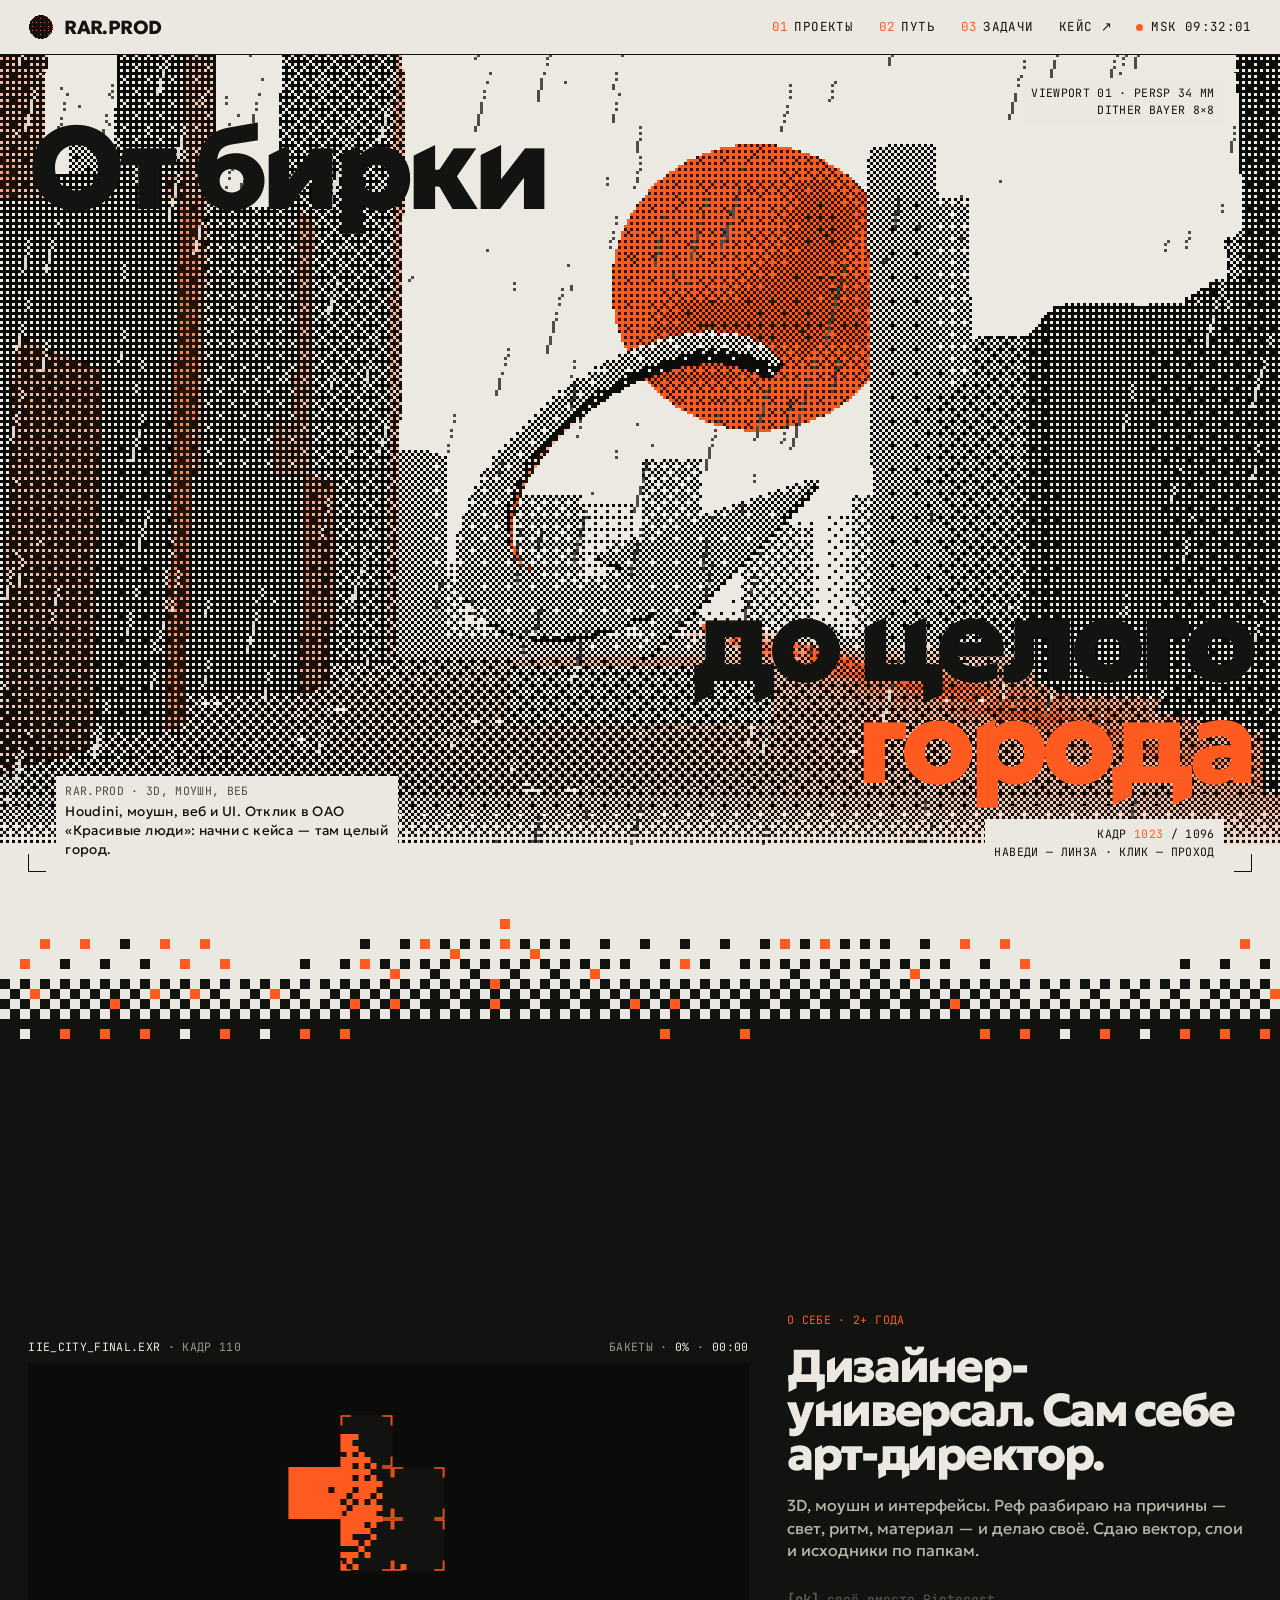
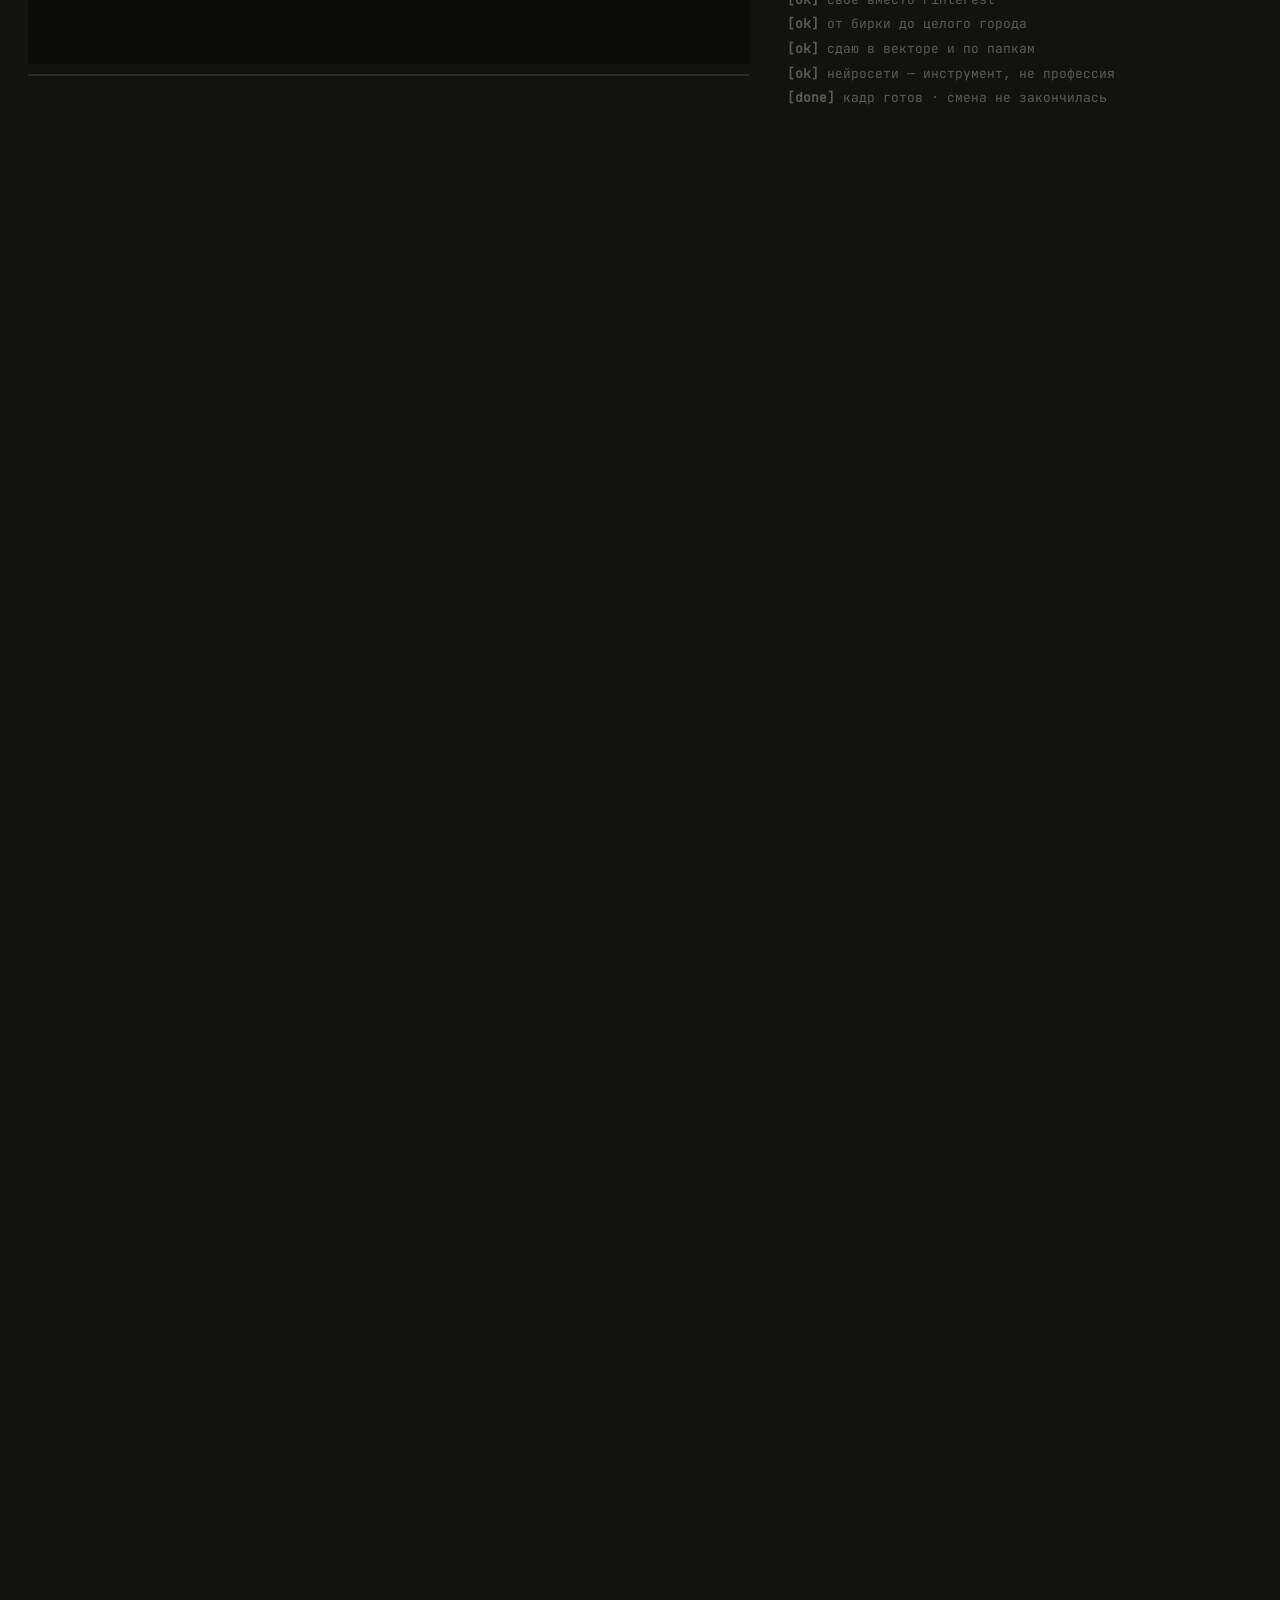
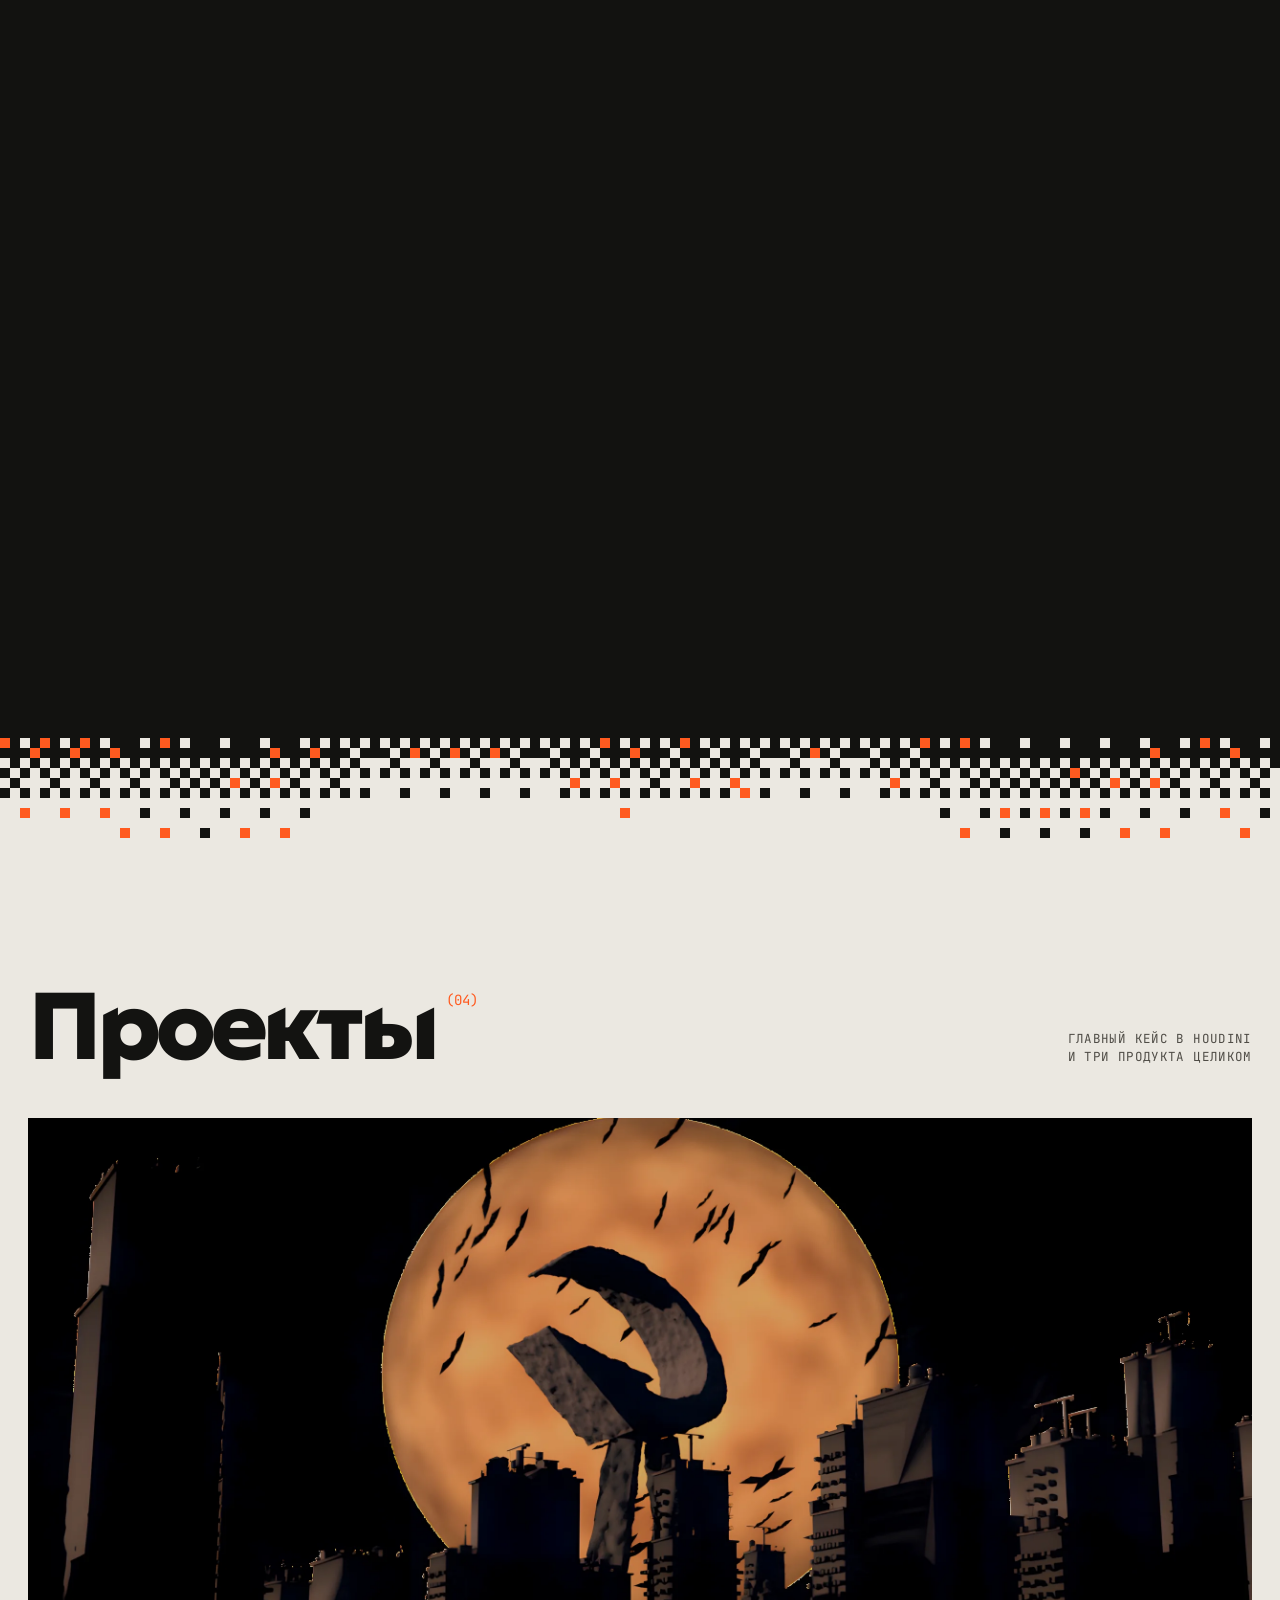
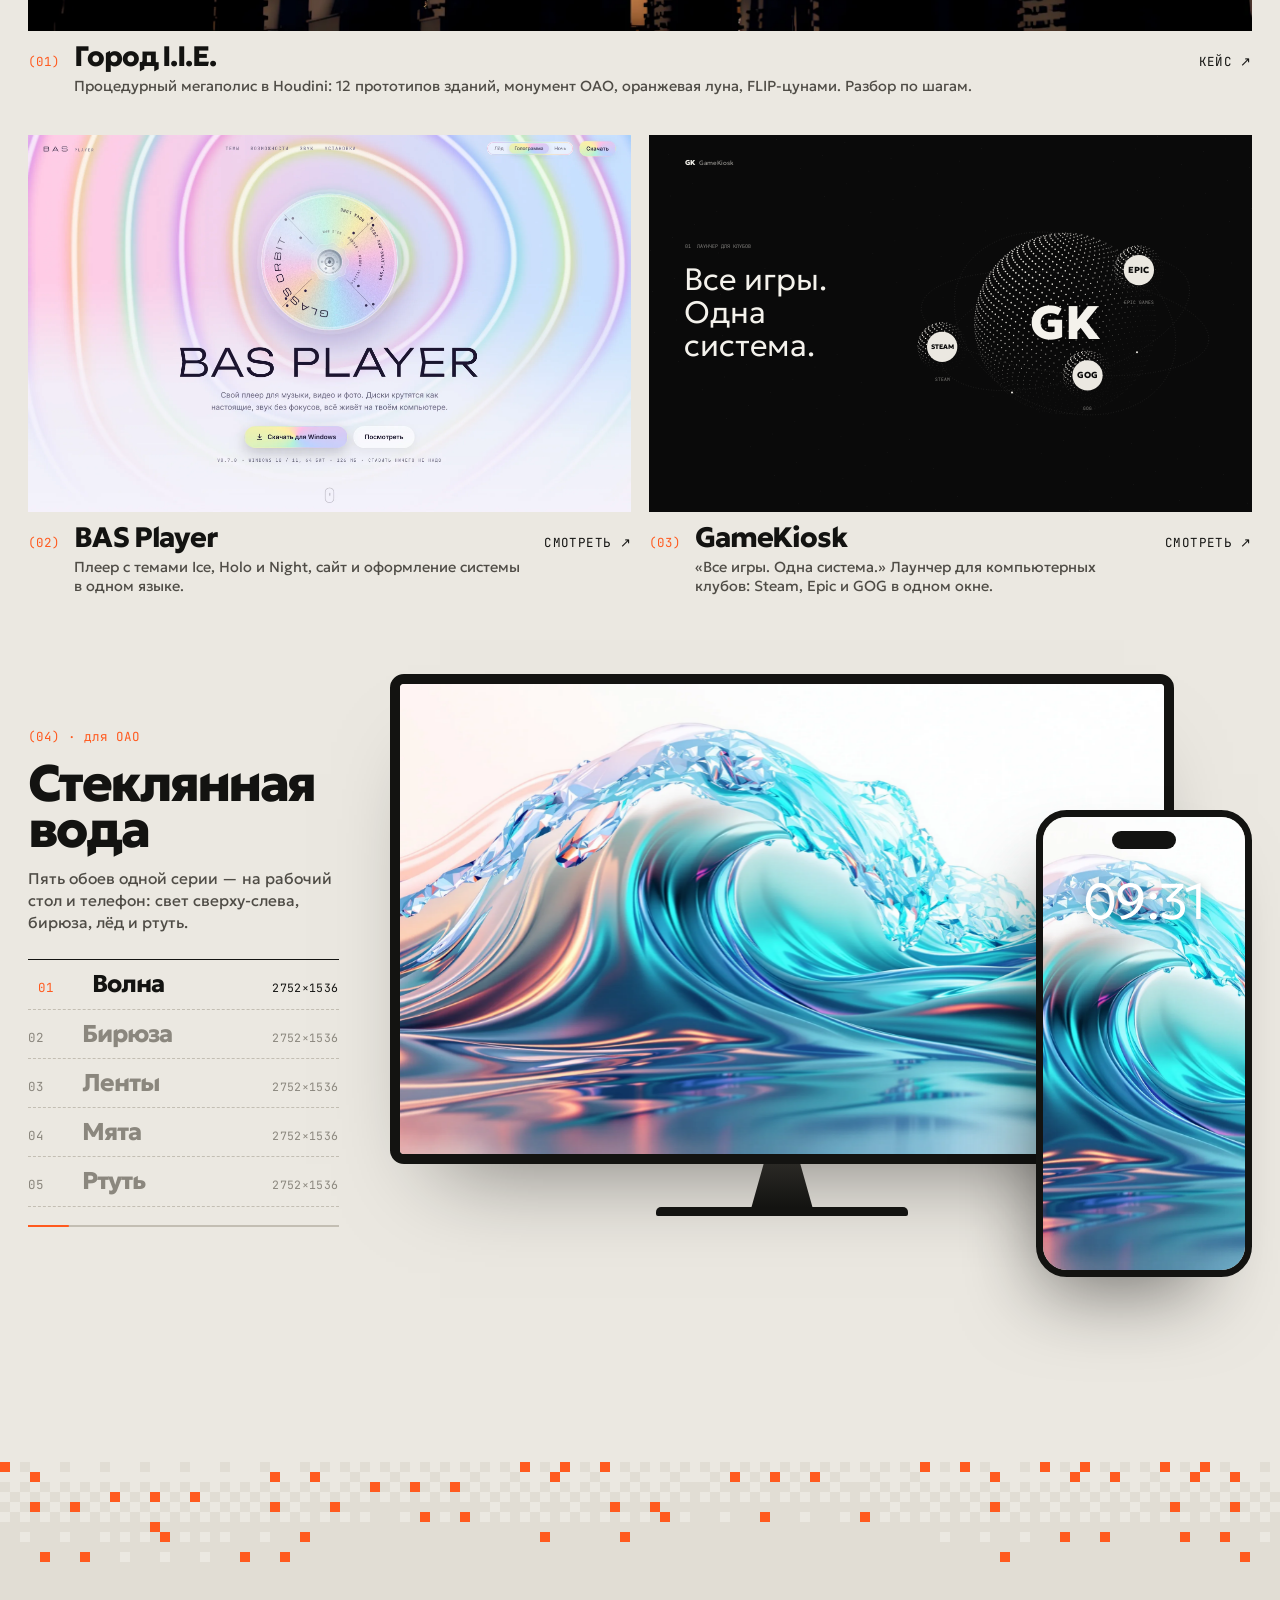
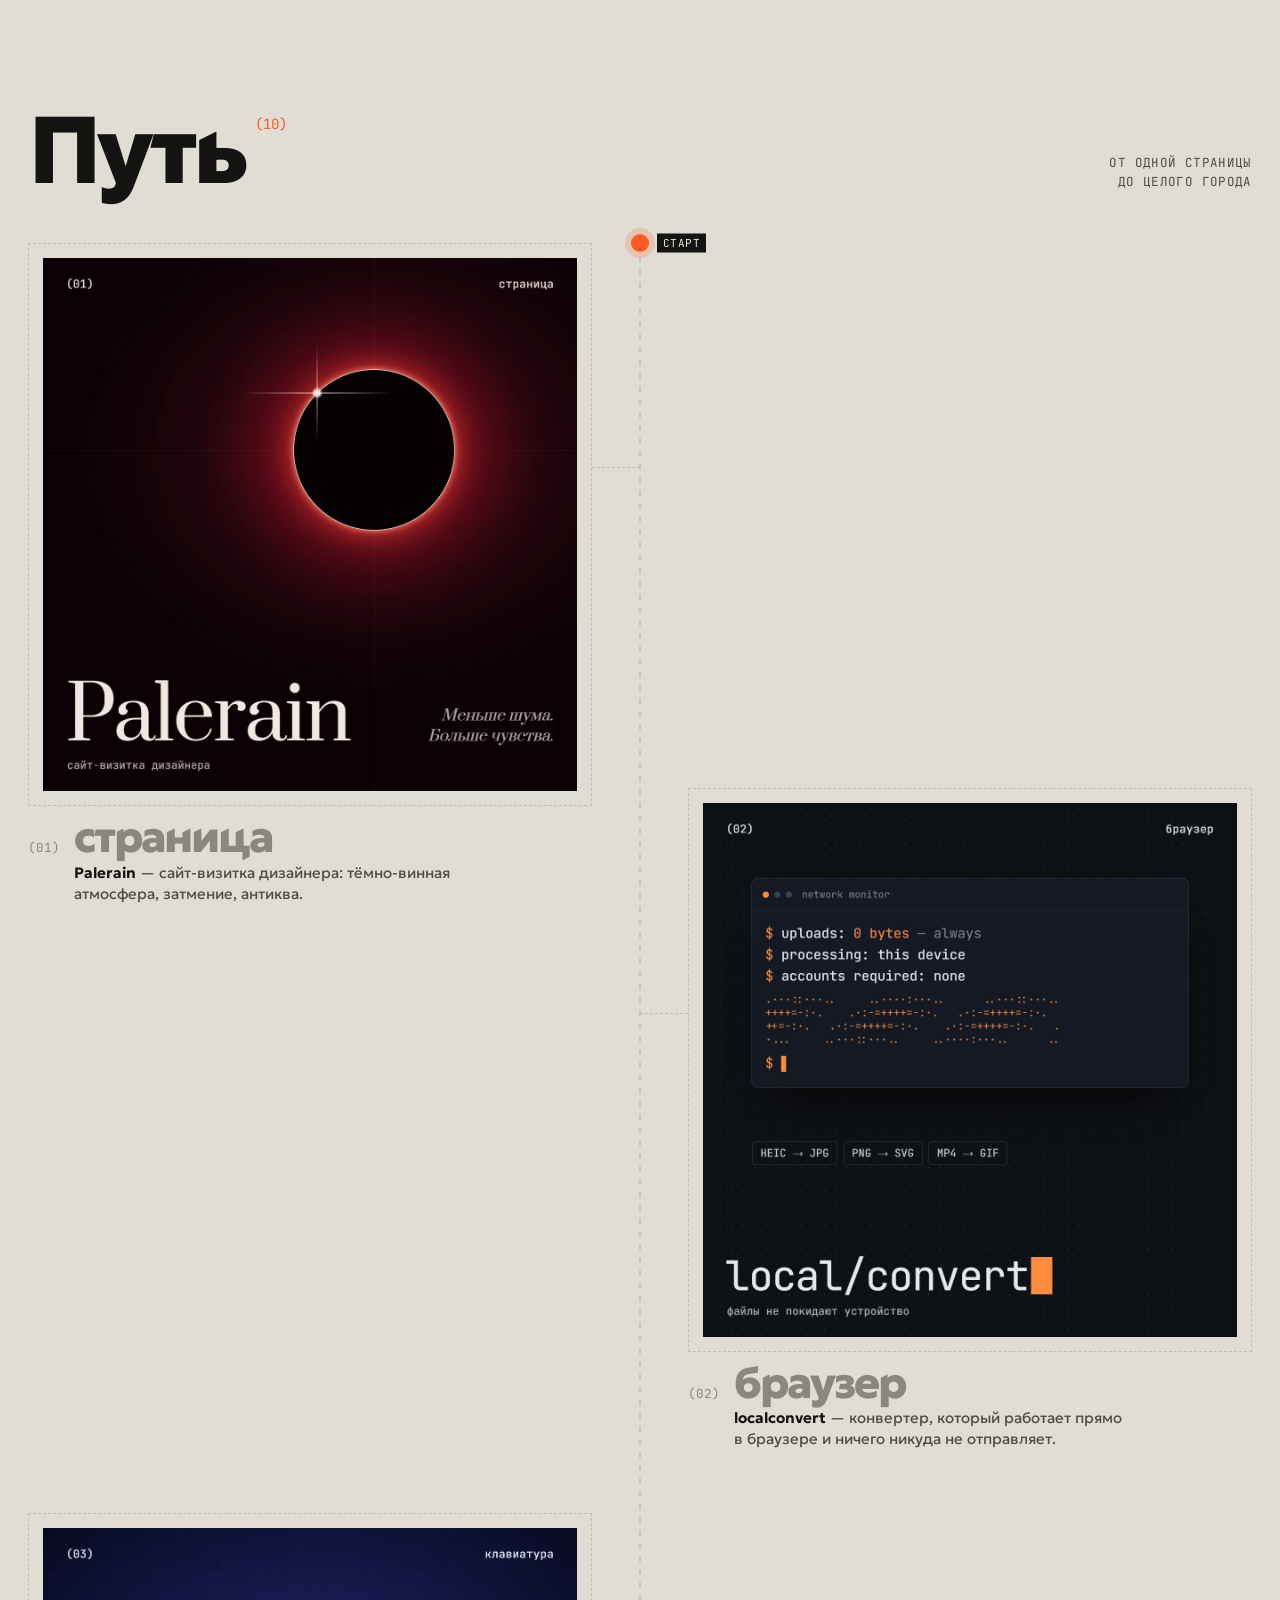
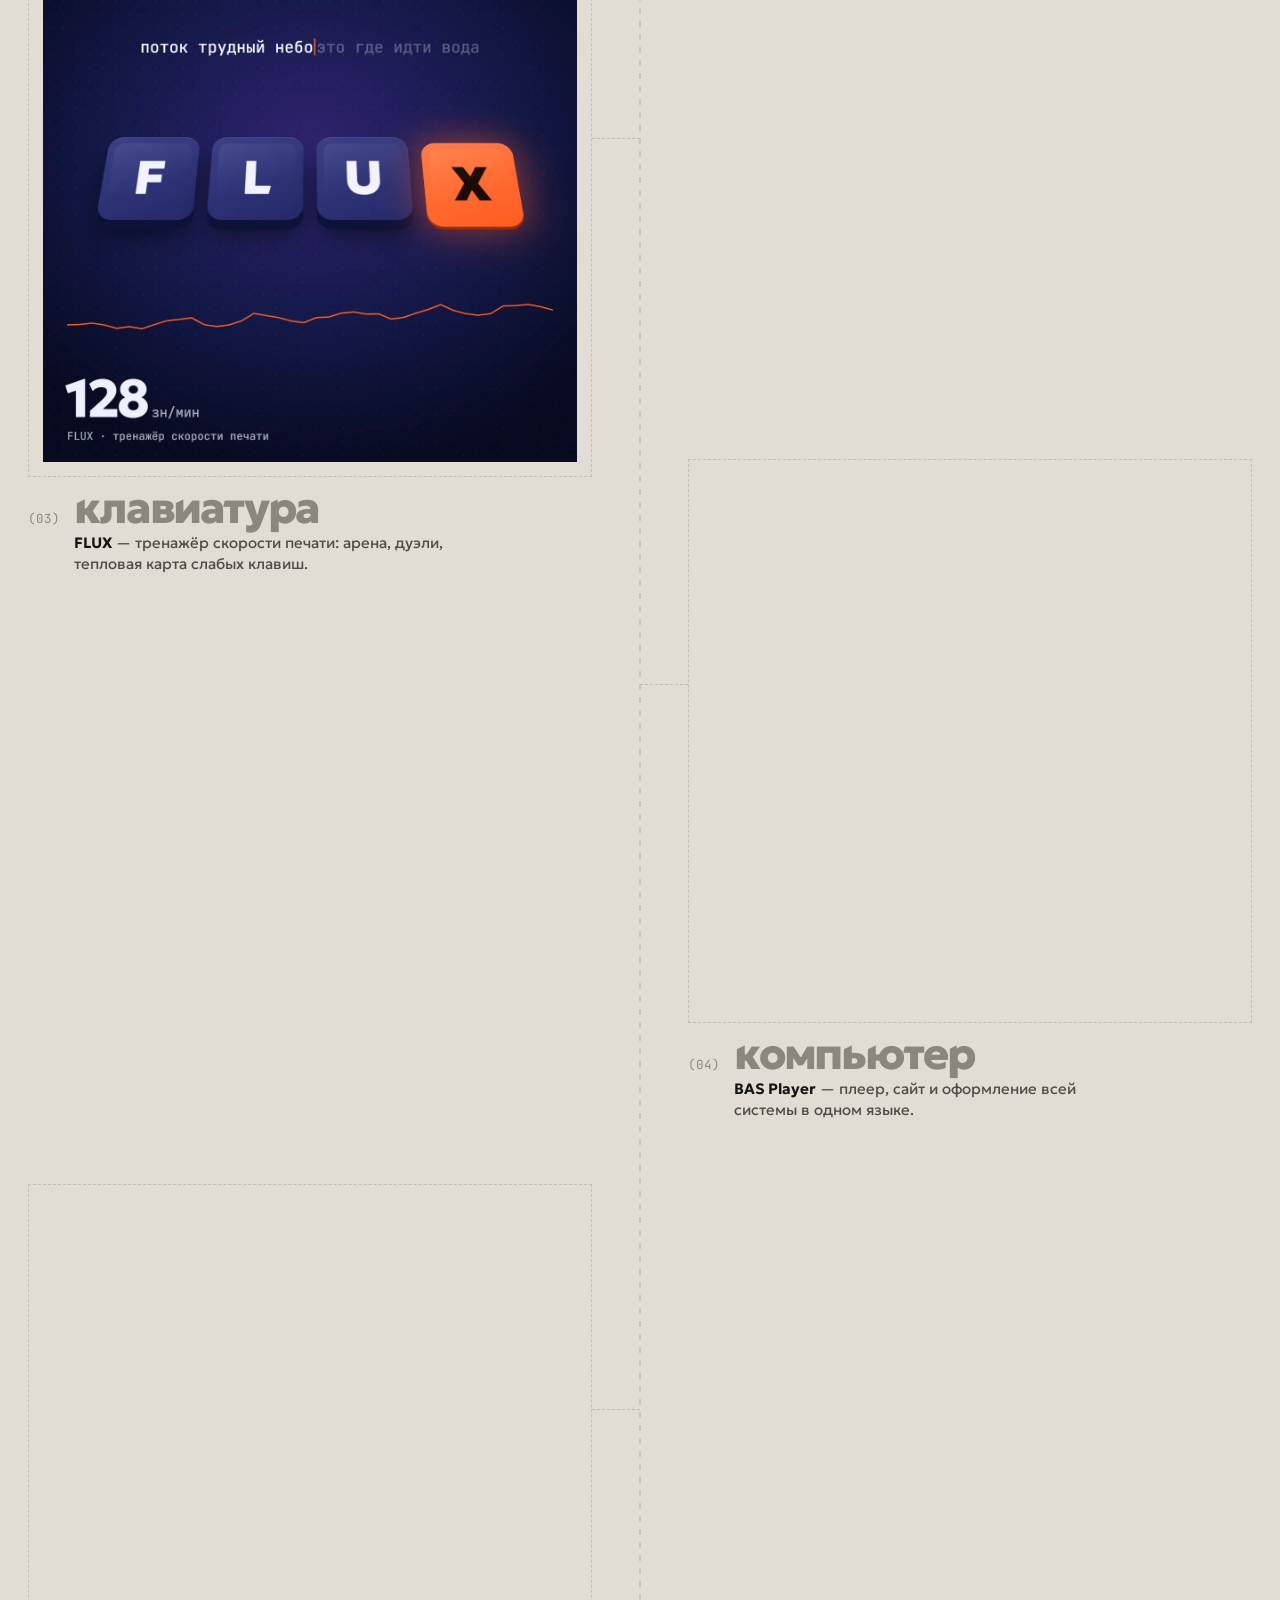
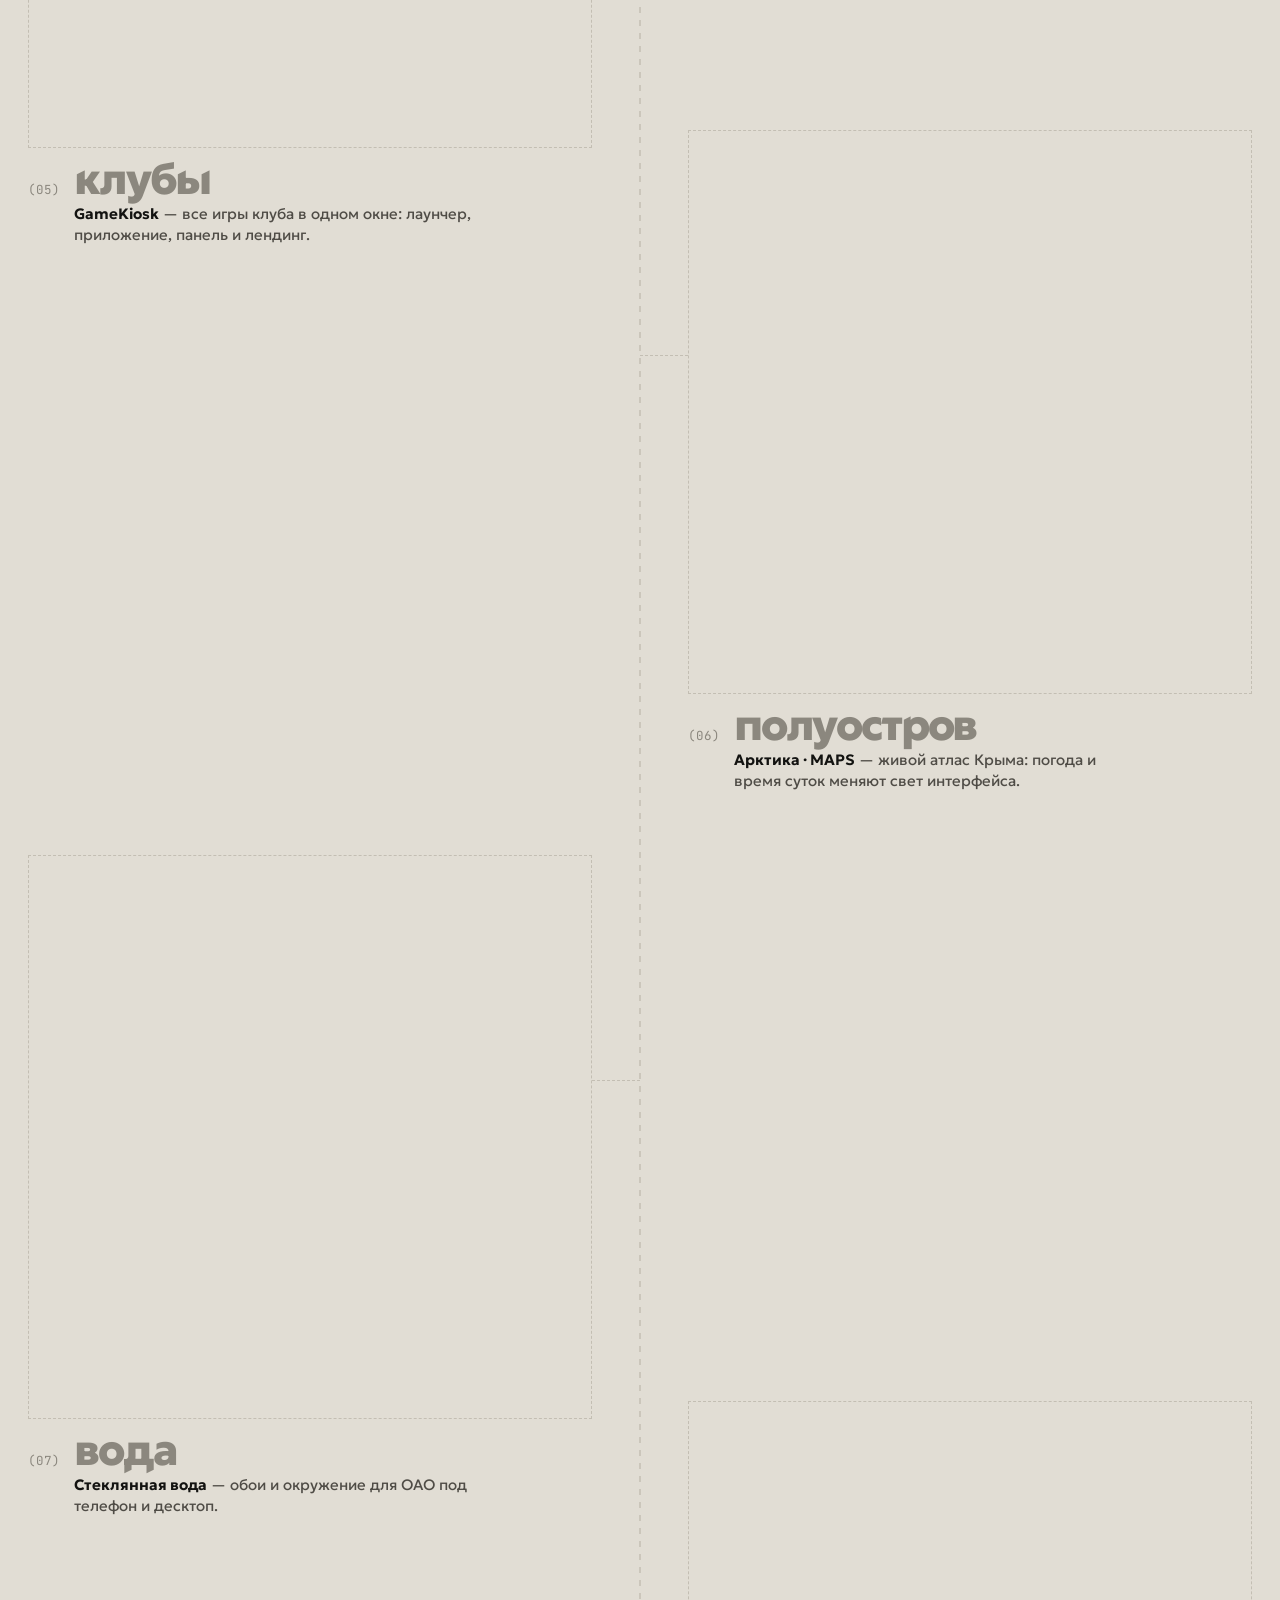
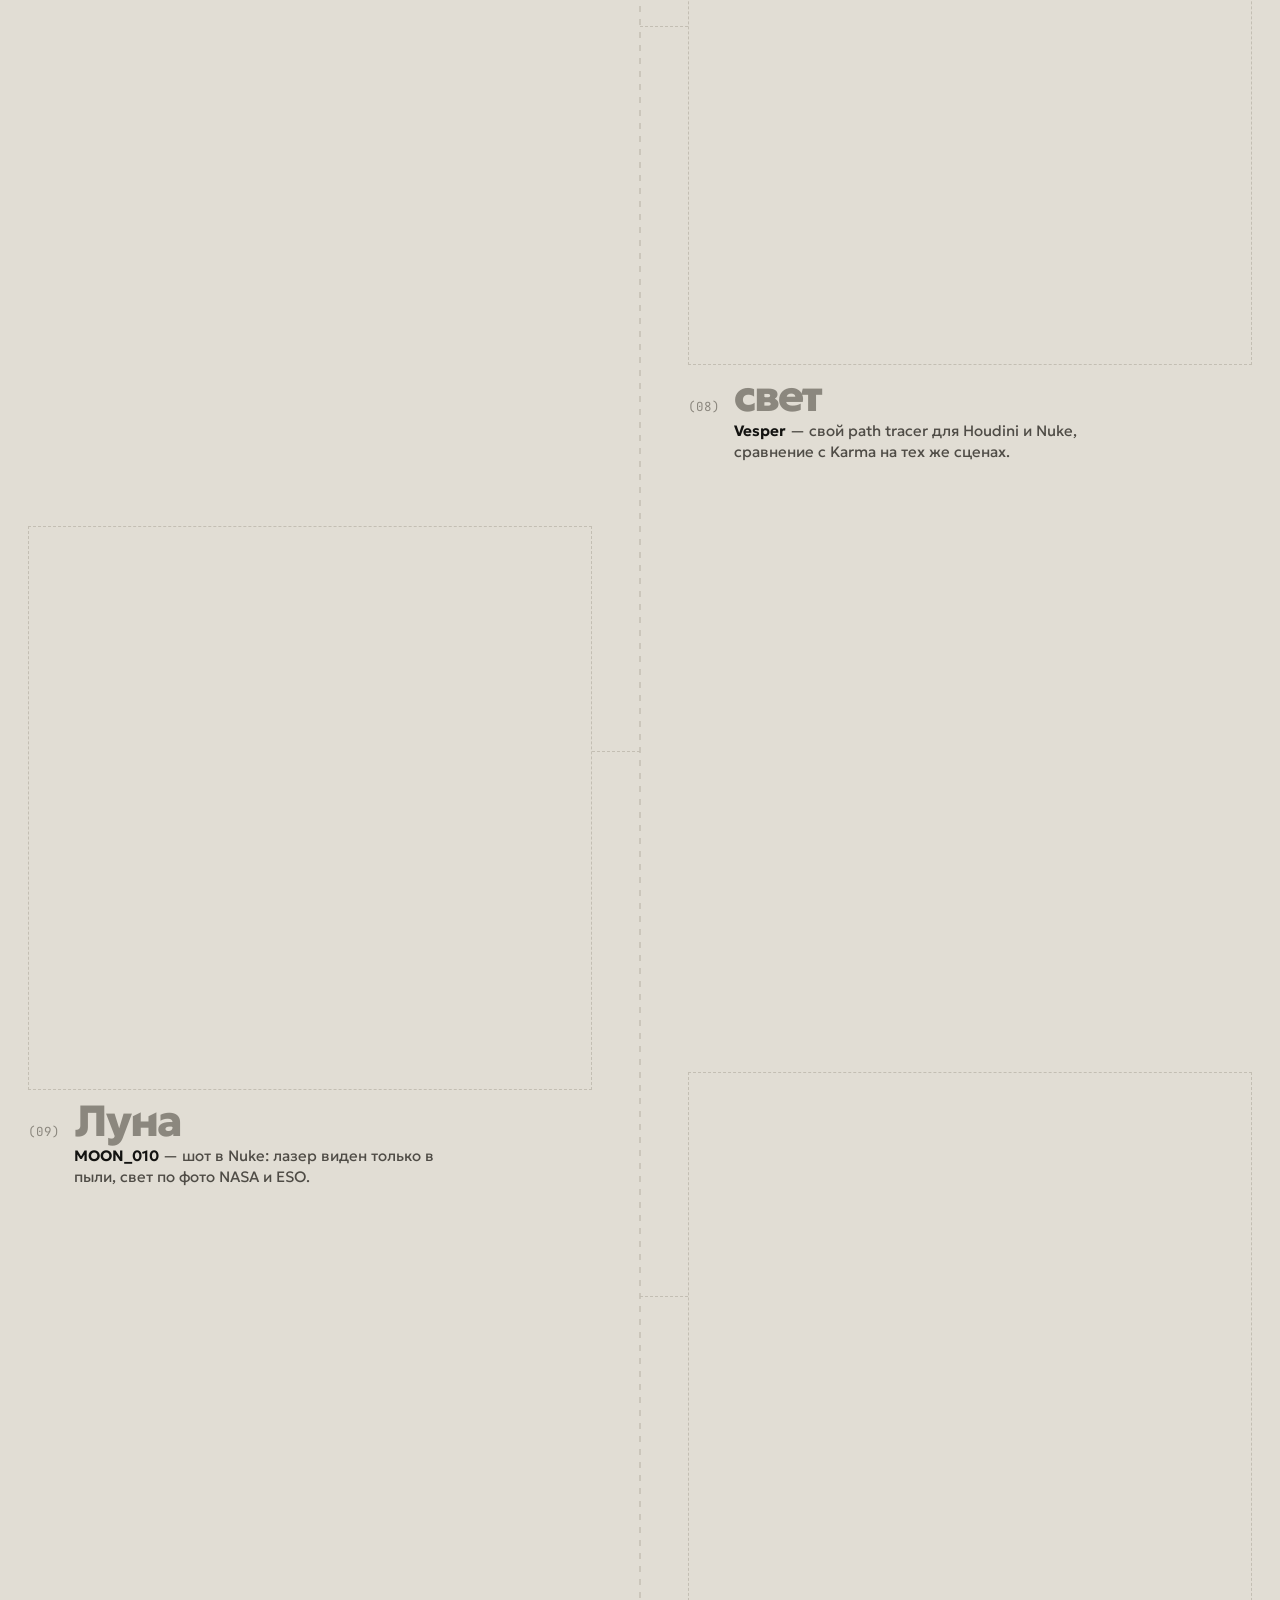
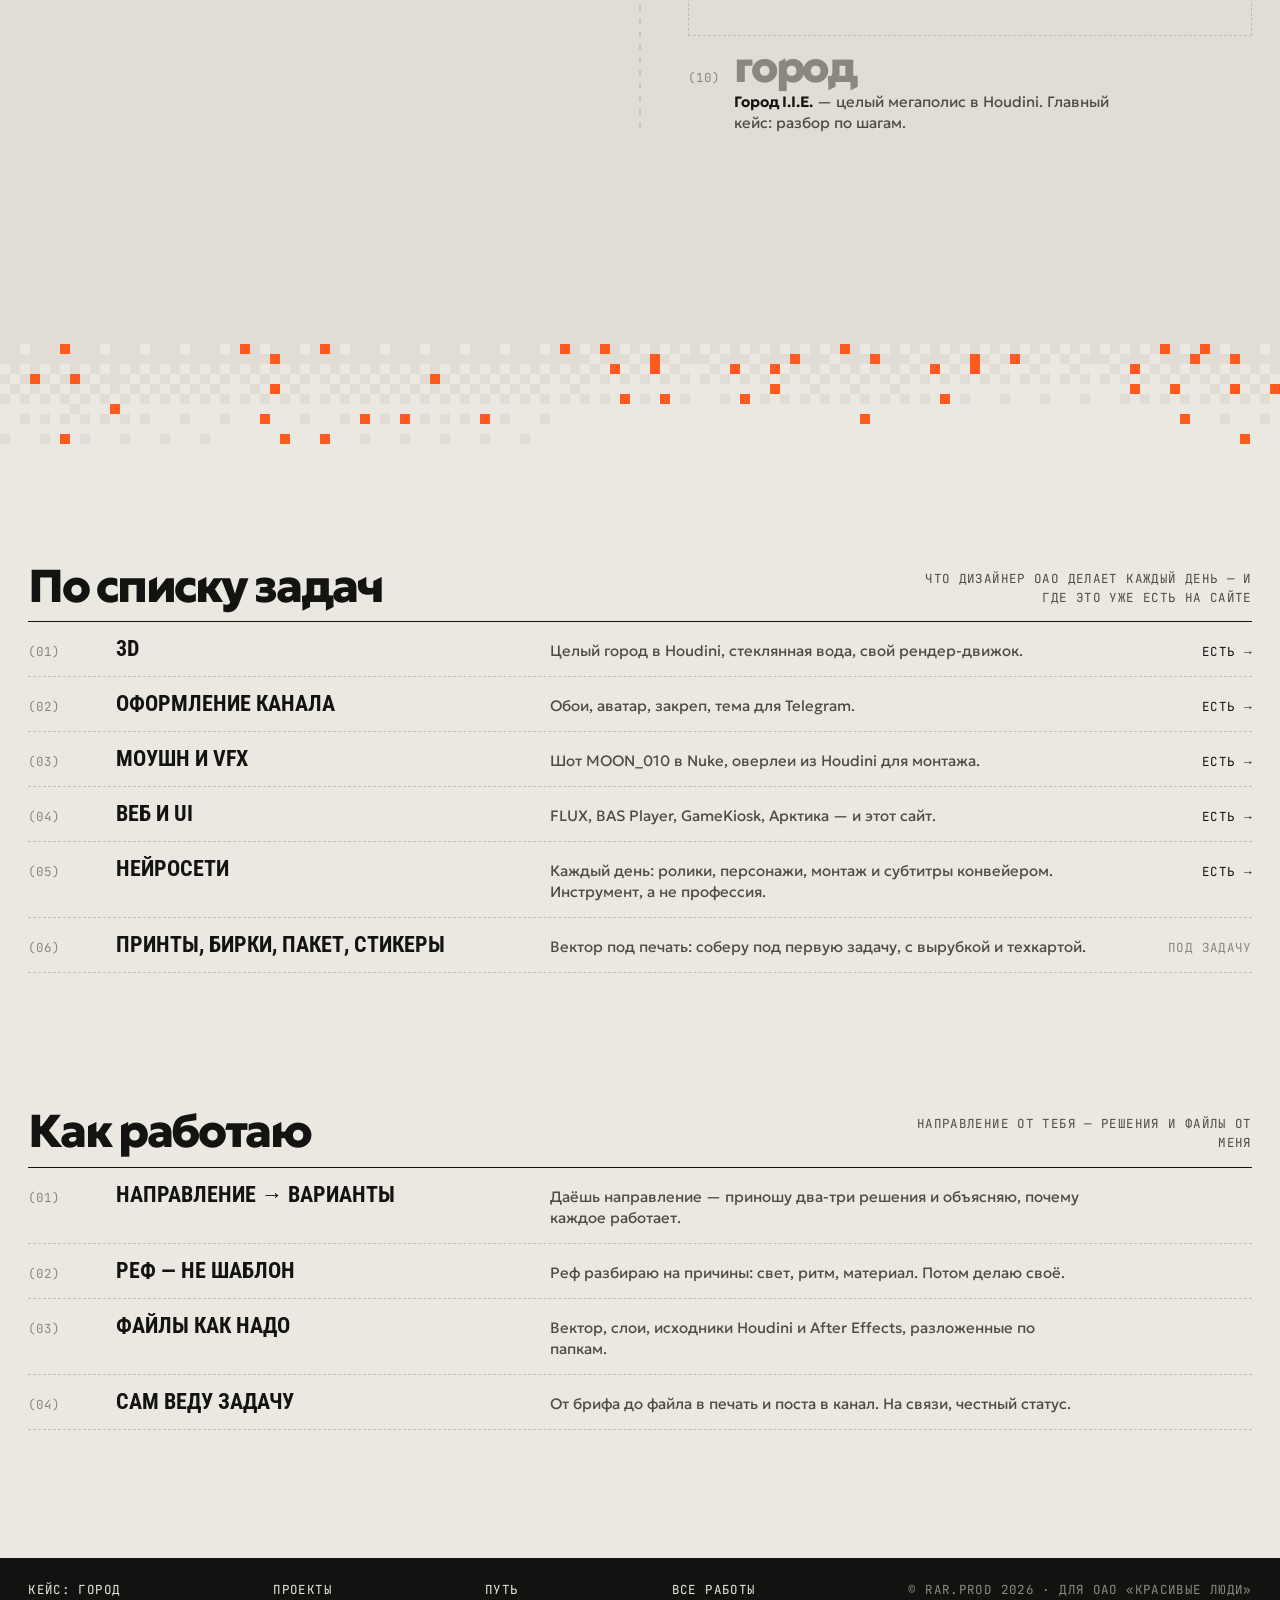
==== commit c87a350d: "Убрана айдентика из текстов, заголовок «Все работы» меньше, без даты на телефоне Co-Authored-By: Cla" ====
--- a/index.html
+++ b/index.html
@@ -7,15 +7,15 @@
   <meta name="description" content="RAR.PROD: дизайн, 3D в Houdini, моушн, веб и UI. Город I.I.E., стеклянная вода, BAS Player, GameKiosk. Портфолио-отклик в ОАО «Красивые люди».">
   <meta name="theme-color" content="#ebe8e1">
   <meta property="og:title" content="RAR.PROD — от бирки до целого города">
-  <meta property="og:description" content="Портфолио-отклик в ОАО «Красивые люди»: 3D, айдентика, моушн, веб.">
+  <meta property="og:description" content="Портфолио-отклик в ОАО «Красивые люди»: 3D в Houdini, моушн, веб и интерфейсы.">
   <meta property="og:image" content="https://rarprod.online/og.jpg">
   <meta property="og:type" content="website">
   <link rel="icon" href="favicon.svg" type="image/svg+xml">
   <script>try{if(sessionStorage.getItem("px")==="1")document.documentElement.classList.add("px-in")}catch(e){}</script> 
-  <script type="module" crossorigin src="./assets/main-BWtBAKLq.js"></script>
-  <link rel="modulepreload" crossorigin href="./assets/water-D3IKxJzS.js">
-  <link rel="stylesheet" crossorigin href="./assets/water-BxBLl6f1.css">
+  <script type="module" crossorigin src="./assets/main-BdNiFB-1.js"></script>
+  <link rel="modulepreload" crossorigin href="./assets/water-Bx_RO63F.js">
+  <link rel="stylesheet" crossorigin href="./assets/water-g40BC_GV.css">
 </head>
 <body data-hdr="light">
   <header class="hdr">
@@ -39,7 +39,7 @@
     <div class="hud" aria-hidden="true">
       <i></i><i></i><i></i><i></i>
       <span class="hud__tr">viewport 01 · persp 34 mm<br>dither bayer 8×8</span>
-      <p class="hud__bl"><b>RAR.PROD · дизайн, 3D, моушн</b>Айдентика, Houdini, веб и UI. Отклик в ОАО «Красивые люди»: начни с кейса — там целый город.</p>
+      <p class="hud__bl"><b>RAR.PROD · 3D, моушн, веб</b>Houdini, моушн, веб и UI. Отклик в ОАО «Красивые люди»: начни с кейса — там целый город.</p>
       <span class="hud__br">кадр <span data-frame>1001</span> / 1096<br>наведи — линза · клик — проход</span>
     </div>
   </section>
@@ -57,7 +57,7 @@
         <div>
           <span class="render__k">о себе · 2+ года</span>
           <h2 class="render__h">Дизайнер-универсал. Сам себе арт-директор.</h2>
-          <p class="render__p">Айдентика, 3D, моушн и интерфейсы. Реф разбираю на причины — свет, ритм, материал — и делаю своё. Сдаю вектор, слои и исходники по папкам.</p>
+          <p class="render__p">3D, моушн и интерфейсы. Реф разбираю на причины — свет, ритм, материал — и делаю своё. Сдаю вектор, слои и исходники по папкам.</p>
           <div class="log" aria-label="Принципы">
             <div data-at="0.12"><b>[ok]</b> своё вместо Pinterest</div>
             <div data-at="0.32"><b>[ok]</b> от бирки до целого города</div>
@@ -171,13 +171,12 @@
     <!-- ============ по списку задач ============ -->
     <section class="sec list" id="brief" data-hdr="light">
       <div class="list__h"><h2>По списку задач</h2><small>Что дизайнер ОАО делает каждый день — и где это уже есть на сайте</small></div>
-      <a class="row" href="more.html#bas"><span class="row__n">(01)</span><span class="row__t">Айдентика и лого</span><span class="row__d">Знаки строю на окружностях и касательных, а не на глаз: BAS, FLUX, Palerain.</span><span class="row__r">есть →</span></a>
-      <a class="row" href="houdini.html"><span class="row__n">(02)</span><span class="row__t">3D</span><span class="row__d">Целый город в Houdini, стеклянная вода, свой рендер-движок.</span><span class="row__r">есть →</span></a>
-      <a class="row" href="more.html#water"><span class="row__n">(03)</span><span class="row__t">Оформление канала</span><span class="row__d">Обои, аватар, закреп, тема для Telegram.</span><span class="row__r">есть →</span></a>
-      <a class="row" href="houdini.html#vfx"><span class="row__n">(04)</span><span class="row__t">Моушн и VFX</span><span class="row__d">Шот MOON_010 в Nuke, оверлеи из Houdini для монтажа.</span><span class="row__r">есть →</span></a>
-      <a class="row" href="more.html#flux"><span class="row__n">(05)</span><span class="row__t">Веб и UI</span><span class="row__d">FLUX, BAS Player, GameKiosk, Арктика — и этот сайт.</span><span class="row__r">есть →</span></a>
-      <a class="row" href="#me"><span class="row__n">(06)</span><span class="row__t">Нейросети</span><span class="row__d">Каждый день: ролики, персонажи, монтаж и субтитры конвейером. Инструмент, а не профессия.</span><span class="row__r">есть →</span></a>
-      <div class="row"><span class="row__n">(07)</span><span class="row__t">Принты, бирки, пакет, стикеры</span><span class="row__d">Вектор под печать: соберу под первую задачу, с вырубкой и техкартой.</span><span class="row__r muted">под задачу</span></div>
+      <a class="row" href="houdini.html"><span class="row__n">(01)</span><span class="row__t">3D</span><span class="row__d">Целый город в Houdini, стеклянная вода, свой рендер-движок.</span><span class="row__r">есть →</span></a>
+      <a class="row" href="more.html#water"><span class="row__n">(02)</span><span class="row__t">Оформление канала</span><span class="row__d">Обои, аватар, закреп, тема для Telegram.</span><span class="row__r">есть →</span></a>
+      <a class="row" href="houdini.html#vfx"><span class="row__n">(03)</span><span class="row__t">Моушн и VFX</span><span class="row__d">Шот MOON_010 в Nuke, оверлеи из Houdini для монтажа.</span><span class="row__r">есть →</span></a>
+      <a class="row" href="more.html#flux"><span class="row__n">(04)</span><span class="row__t">Веб и UI</span><span class="row__d">FLUX, BAS Player, GameKiosk, Арктика — и этот сайт.</span><span class="row__r">есть →</span></a>
+      <a class="row" href="#me"><span class="row__n">(05)</span><span class="row__t">Нейросети</span><span class="row__d">Каждый день: ролики, персонажи, монтаж и субтитры конвейером. Инструмент, а не профессия.</span><span class="row__r">есть →</span></a>
+      <div class="row"><span class="row__n">(06)</span><span class="row__t">Принты, бирки, пакет, стикеры</span><span class="row__d">Вектор под печать: соберу под первую задачу, с вырубкой и техкартой.</span><span class="row__r muted">под задачу</span></div>
     </section>
 
     <!-- ============ как работаю ============ -->
--- a/assets/water-g40BC_GV.css
+++ b/assets/water-g40BC_GV.css
@@ -0,0 +1 @@
+@font-face{font-family:G;src:url(./geologica-cyrillic-rGVjBV5p.woff2) format("woff2");font-weight:100 900;font-display:swap;unicode-range:U+0301,U+0400-045F,U+0490-0491,U+04B0-04B1,U+2116}@font-face{font-family:G;src:url(./geologica-latin-Bw0WcW38.woff2) format("woff2");font-weight:100 900;font-display:swap;unicode-range:U+0000-00FF,U+0131,U+0152-0153,U+02BB-02BC,U+02C6,U+02DA,U+02DC,U+0304,U+0308,U+0329,U+2000-206F,U+20AC,U+2122,U+2191,U+2193,U+2212,U+2215,U+FEFF,U+FFFD}@font-face{font-family:RC;src:url(./roboto-cond-cyrillic-DcSt-2BC.woff2) format("woff2");font-weight:100 900;font-display:swap;unicode-range:U+0301,U+0400-045F,U+0490-0491,U+04B0-04B1,U+2116}@font-face{font-family:RC;src:url(./roboto-cond-latin-Cxzi1x1i.woff2) format("woff2");font-weight:100 900;font-display:swap;unicode-range:U+0000-00FF,U+0131,U+0152-0153,U+02BB-02BC,U+02C6,U+02DA,U+02DC,U+0304,U+0308,U+0329,U+2000-206F,U+20AC,U+2122,U+2191,U+2193,U+2212,U+2215,U+FEFF,U+FFFD}@font-face{font-family:JB;src:url(./jetbrains-mono-cyrillic-400-normal-BEIGL1Tu.woff2) format("woff2");font-display:swap;unicode-range:U+0400-045F}@font-face{font-family:JB;src:url(./jetbrains-mono-latin-400-normal-V6pRDFza.woff2) format("woff2");font-display:swap}:root{--paper: #ebe8e1;--paper-2: #e1ddd4;--ink: #131311;--ink-2: #4f4c46;--ink-3: #8b877e;--line: #c3beb3;--sun: #ff5a1f;--night: #121210;--f: "G", "Helvetica Neue", Arial, sans-serif;--fc: "RC", "Arial Narrow", sans-serif;--fm: "JB", ui-monospace, Consolas, monospace;--gut: clamp(16px, 2.2vw, 32px);--maxw: 1680px;--edge: max(var(--gut), calc((100vw - var(--maxw)) / 2));--ease: cubic-bezier(.2, .7, .1, 1);color-scheme:light}*,*:before,*:after{box-sizing:border-box}html{-webkit-text-size-adjust:100%;text-size-adjust:100%}body{margin:0;background:var(--paper);color:var(--ink);font:400 16px/1.4 var(--f);-webkit-font-smoothing:antialiased;overflow-x:clip}img,video,canvas,svg{display:block;max-width:100%}a{color:inherit;text-decoration:none}h1,h2,h3,p{margin:0}button{font:inherit;color:inherit}:focus-visible{outline:2px solid var(--sun);outline-offset:3px}::selection{background:var(--sun);color:var(--ink)}.sr{position:absolute;width:1px;height:1px;overflow:hidden;clip:rect(0 0 0 0);white-space:nowrap}.hdr{position:fixed;inset:0 0 auto;z-index:50;display:flex;align-items:center;gap:24px;padding:14px var(--edge);color:var(--ink);background:var(--paper);border-bottom:1.5px solid var(--ink);transition:color .4s var(--ease),background .4s var(--ease),border-color .4s}body[data-hdr=dark] .hdr{color:var(--paper);background:var(--night);border-color:#3a3833}.brand{display:flex;align-items:center;gap:10px;font:750 19px/1 var(--f);letter-spacing:-.03em;font-variation-settings:"SHRP" 100}.brand canvas{width:26px;height:26px;image-rendering:pixelated}.nav{display:flex;gap:clamp(14px,2vw,28px);margin-left:auto}.nav a{font:400 12.5px/1 var(--fm);letter-spacing:.03em;text-transform:uppercase;display:flex;gap:6px}.nav a b{font-weight:400;color:var(--sun)}.nav a:hover{color:var(--sun)}.nav a[aria-current]{text-decoration:underline;text-underline-offset:5px}.clock{font:400 12.5px/1 var(--fm);letter-spacing:.03em;display:flex;align-items:center;gap:8px;min-width:11ch;justify-content:flex-end}.clock:before{content:"";width:7px;height:7px;border-radius:50%;background:var(--sun);animation:rec 1.6s steps(1) infinite}@keyframes rec{50%{opacity:.15}}@media(max-width:860px){.nav a:not(.keep) span{display:none}.nav{gap:12px}.clock{display:none}}@media(max-width:520px){.nav a:not(.keep){display:none}}.hero{position:relative;height:100svh;min-height:600px;overflow:hidden;background:var(--paper);cursor:crosshair}.hero__gl{position:absolute;inset:0;width:100%;height:100%}.no-gl .hero__gl{display:none}.hero__fallback{position:absolute;inset:0;width:100%;height:100%;object-fit:cover;display:none;filter:grayscale(1) contrast(1.1);opacity:.3}.no-gl .hud__br,.no-gl .hud__tr{display:none}.no-gl .hero__fallback{display:block}.hero__h{position:absolute;z-index:2;font:800 clamp(54px,9.2vw,158px)/.86 var(--f);letter-spacing:-.055em;font-variation-settings:"SHRP" 100;pointer-events:none}.hero__h--a{left:var(--edge);top:clamp(96px,13vh,130px)}.hero__h--b{right:var(--edge);bottom:clamp(70px,12vh,120px);text-align:right}.hero__h em{font-style:normal;color:var(--sun)}.hud{position:absolute;inset:72px var(--edge) var(--gut);pointer-events:none;z-index:2}.hud i{position:absolute;width:18px;height:18px;border:0 solid var(--ink)}.hud i:nth-child(1){left:0;top:0;border-width:1.5px 0 0 1.5px}.hud i:nth-child(2){right:0;top:0;border-width:1.5px 1.5px 0 0}.hud i:nth-child(3){left:0;bottom:0;border-width:0 0 1.5px 1.5px}.hud i:nth-child(4){right:0;bottom:0;border-width:0 1.5px 1.5px 0}.hud__tr,.hud__bl,.hud__br{position:absolute;font:400 11.5px/1.5 var(--fm);letter-spacing:.03em;text-transform:uppercase;background:var(--paper);padding:6px 9px}.hud__tr{right:28px;top:6px;text-align:right}.hud__bl{left:28px;bottom:6px;max-width:38ch;text-transform:none;font:400 13.5px/1.4 var(--f)}.hud__bl b{display:block;font:400 11.5px/1.5 var(--fm);text-transform:uppercase;letter-spacing:.03em;color:var(--ink-2);margin-bottom:4px}.hud__br{right:28px;bottom:6px;text-align:right}.hud__br span{color:var(--sun)}.lens-tag{position:absolute;left:0;top:0;z-index:3;pointer-events:none;font:400 11px/1 var(--fm);letter-spacing:.04em;text-transform:uppercase;background:var(--ink);color:var(--paper);padding:4px 6px;opacity:0;transition:opacity .2s;white-space:nowrap}.hero.has-ptr .lens-tag{opacity:1}@media(max-width:760px){.hero__h--a{top:74px}.hero__h--b{bottom:150px}.hud__tr,.hud__br{display:none}.hud__bl{max-width:30ch}}.render{position:relative;height:320svh;background:var(--night);color:var(--paper)}.render__stick{position:sticky;top:0;height:100svh;display:grid;grid-template-columns:minmax(0,1.55fr) minmax(300px,1fr);gap:clamp(20px,3vw,48px);align-items:center;padding:80px var(--edge) 40px}.frame{position:relative}.frame__bar{display:flex;justify-content:space-between;gap:14px;font:400 11.5px/1 var(--fm);letter-spacing:.03em;text-transform:uppercase;color:#9b978d;padding-bottom:10px}.frame__bar b{color:var(--paper);font-weight:400}.frame canvas{width:100%;aspect-ratio:2200 / 920;background:#0b0b0a}.frame__prog{height:2px;background:#2b2a26;margin-top:10px}.frame__prog i{display:block;height:100%;width:0;background:var(--sun)}.render__k{font:400 11.5px/1 var(--fm);letter-spacing:.03em;text-transform:uppercase;color:var(--sun)}.render__h{font:800 clamp(32px,3.6vw,56px)/.95 var(--f);letter-spacing:-.05em;font-variation-settings:"SHRP" 100;margin:16px 0 18px}.render__p{color:#b9b5ab;max-width:44ch;font-size:16px}.log{margin-top:26px;font:400 13px/1.9 var(--fm);color:#5d5a53}.log div{transition:color .4s;white-space:nowrap;overflow:hidden;text-overflow:ellipsis}.log div.on{color:var(--paper)}.log div.on b{color:var(--sun);font-weight:400}@media(max-width:900px){.render{height:260svh}.render__stick{grid-template-columns:1fr;align-content:center;gap:18px;padding-top:70px}.render__h{font-size:30px;margin:10px 0}.render__p{font-size:14.5px}.log{margin-top:10px;font-size:11.5px;line-height:1.7}}.sec{padding:clamp(80px,10vw,150px) var(--edge);position:relative}.head{display:grid;grid-template-columns:1fr auto;align-items:end;gap:20px;margin-bottom:clamp(30px,4vw,56px)}.head__h{font:800 clamp(48px,7.4vw,120px)/.86 var(--f);letter-spacing:-.055em;font-variation-settings:"SHRP" 100;display:flex;align-items:flex-start;gap:.12em}.head__h sup{font:400 clamp(13px,1.1vw,16px)/1 var(--fm);letter-spacing:0;color:var(--sun);margin-top:.5em}.head__s{font:400 12.5px/1.5 var(--fm);text-transform:uppercase;letter-spacing:.03em;color:var(--ink-2);text-align:right;max-width:34ch}@media(max-width:760px){.head{grid-template-columns:1fr}.head__s{text-align:left}}.works__grid{display:grid;grid-template-columns:repeat(12,1fr);gap:clamp(26px,3vw,44px) clamp(12px,1.4vw,20px)}.wk{display:grid;gap:12px;align-content:start}.wk--full{grid-column:1 / -1}.wk--half{grid-column:span 6}.wk--7{grid-column:span 7}.wk__img{position:relative;overflow:hidden;background:var(--paper-2)}.wk__img img{width:100%;height:100%;object-fit:cover;transition:transform 1.4s var(--ease)}.wk:hover .wk__img img{transform:scale(1.02)}.wk__cap{display:grid;grid-template-columns:auto 1fr auto;gap:14px;align-items:baseline}.wk__n{font:400 12.5px/1 var(--fm);color:var(--sun)}.wk__t{font:750 clamp(22px,2.2vw,32px)/1 var(--f);letter-spacing:-.04em;font-variation-settings:"SHRP" 100}.wk__t small{display:block;font:400 14.5px/1.35 var(--f);letter-spacing:0;color:var(--ink-2);margin-top:6px}.wk__go{font:400 12.5px/1 var(--fm);text-transform:uppercase;letter-spacing:.03em;white-space:nowrap;transition:color .2s,transform .3s var(--ease)}.wk:hover .wk__go{color:var(--sun);transform:translate(4px)}.wk__note{grid-column:span 5;align-self:end;display:grid;gap:14px;padding-bottom:6px}.wk__note p{font:400 clamp(18px,1.6vw,22px)/1.3 var(--f);letter-spacing:-.02em;max-width:30ch}.wk__note .mono{font:400 12.5px/1.5 var(--fm);text-transform:uppercase;letter-spacing:.03em;color:var(--ink-2)}@media(max-width:860px){.wk--half,.wk--7,.wk__note{grid-column:1 / -1}}.wk__img--live{background:#0a0a0a}.wk__img--live canvas{width:100%;height:100%}.water{display:grid;grid-template-columns:minmax(260px,.36fr) 1fr;gap:clamp(20px,4vw,64px);align-items:center;padding:clamp(20px,3vw,40px) 0}.water__h{font:800 clamp(34px,4vw,64px)/.9 var(--f);letter-spacing:-.055em;font-variation-settings:"SHRP" 100;margin:14px 0 16px}.water__p{color:var(--ink-2);max-width:34ch;font-size:15.5px}.water__list{list-style:none;margin:26px 0 0;padding:0;border-top:1.5px solid var(--ink)}.water__list button{width:100%;display:grid;grid-template-columns:44px 1fr auto;align-items:baseline;gap:10px;padding:12px 0;border:0;border-bottom:1.5px dashed var(--line);background:none;cursor:pointer;text-align:left;color:var(--ink-3);transition:color .3s,padding .4s var(--ease)}.water__list b{font:400 12.5px/1 var(--fm)}.water__list .nm{font:750 clamp(20px,1.9vw,28px)/1 var(--f);letter-spacing:-.04em;font-variation-settings:"SHRP" 100}.water__list .rs{font:400 11.5px/1 var(--fm);letter-spacing:.03em}.water__list button:hover{color:var(--ink)}.water__list button[aria-current=true]{color:var(--ink);padding-left:10px}.water__list button[aria-current=true] b{color:var(--sun)}.water__bar{height:2px;background:var(--line);margin-top:18px;overflow:hidden}.water__bar i{display:block;height:100%;background:var(--sun);transform:scaleX(0);transform-origin:left}.water__stage{position:relative;padding:0 9% 7% 0}.mon__screen{aspect-ratio:16 / 10;border:10px solid var(--ink);border-radius:14px;overflow:hidden;background:var(--paper-2);box-shadow:0 50px 90px -50px #00000080}.mon__screen canvas,.phone canvas{width:100%;height:100%}.mon__neck{width:13%;height:clamp(26px,3.4vw,50px);margin:0 auto;background:linear-gradient(#2a2925,var(--ink));clip-path:polygon(32% 0,68% 0,80% 100%,20% 100%)}.mon__foot{width:32%;height:9px;margin:0 auto;background:var(--ink);border-radius:5px 5px 2px 2px}.phone{container-type:inline-size;position:absolute;right:0;bottom:0;width:25%;aspect-ratio:9 / 19.5;border:7px solid var(--ink);border-radius:clamp(20px,2.4vw,34px);overflow:hidden;background:var(--paper-2);box-shadow:-24px 40px 80px -30px #0000008c}.phone__ui{position:absolute;inset:0;display:flex;flex-direction:column;align-items:center;padding-top:24cqw;overflow:hidden;color:#fff;text-shadow:0 1px 14px rgba(0,0,0,.3);pointer-events:none}.phone__isl{position:absolute;top:3%;width:32%;height:4%;background:var(--ink);border-radius:30px}.phone__ui b{font:300 25cqw/1 var(--f);letter-spacing:-.03em;margin-top:6cqw;white-space:nowrap}@media(max-width:860px){.water{grid-template-columns:1fr}.phone{width:28%}}.path{background:var(--paper-2);overflow:hidden}.track{position:relative}.track svg.line{position:absolute;left:50%;top:0;height:100%;width:2px;translate:-50% 0;overflow:visible;pointer-events:none}.track svg.line line{stroke-width:1.5;vector-effect:non-scaling-stroke}.track .l-bg{stroke:var(--line);stroke-dasharray:6 7}.track .l-fg{stroke:var(--ink);stroke-dasharray:6 7}.dot{position:absolute;left:50%;top:0;width:18px;height:18px;translate:-50% -50%;border-radius:50%;background:var(--sun);z-index:2;box-shadow:0 0 0 6px #ff5a1f2e}.dot span{position:absolute;left:26px;top:50%;translate:0 -50%;font:400 11px/1 var(--fm);text-transform:uppercase;letter-spacing:.04em;white-space:nowrap;background:var(--ink);color:var(--paper);padding:4px 6px}.node{position:relative;width:min(calc(50% - 48px),600px);display:grid;gap:12px;margin-bottom:clamp(30px,5vw,70px)}.node:nth-child(odd of.node){margin-left:auto;margin-right:calc(50% + 48px)}.node:nth-child(2n of.node){margin-left:calc(50% + 48px);margin-top:clamp(-200px,-14vw,-60px)}.node__frame{position:relative;display:block;aspect-ratio:1;padding:14px;border:1.5px dashed var(--line);transition:border-color .5s,background .5s}.node.on .node__frame{border-color:var(--ink);background:var(--paper)}.node__frame .dz,.node__frame img{width:100%;height:100%}.node__frame img{object-fit:cover}.node__meta{display:grid;grid-template-columns:auto 1fr;gap:4px 14px;align-items:baseline}.node__n{font:400 12.5px/1 var(--fm);color:var(--ink-3);transition:color .4s}.node.on .node__n{color:var(--sun)}.node__scale{font:800 clamp(30px,3.4vw,50px)/.9 var(--f);letter-spacing:-.05em;font-variation-settings:"SHRP" 100}.node__d{grid-column:2;font:400 15px/1.4 var(--f);color:var(--ink-2);max-width:40ch}.node__d b{color:var(--ink);font-weight:650}.node:before{content:"";position:absolute;top:34%;width:48px;border-top:1.5px dashed var(--line);transition:border-color .5s,transform .6s var(--ease)}.node:nth-child(odd of.node):before{right:-48px;transform-origin:right}.node:nth-child(2n of.node):before{left:-48px;transform-origin:left}.node.on:before{border-color:var(--ink);animation:tap .6s var(--ease)}@keyframes tap{0%{transform:scaleX(0)}to{transform:scaleX(1)}}.node__scale{transition:color .4s}.node:not(.on) .node__scale{color:var(--ink-3)}@media(max-width:760px){.track{padding-left:34px}.track svg.line,.dot{left:10px}.dot span{display:none}.node,.node:nth-child(odd of.node),.node:nth-child(2n of.node){width:100%;margin:0 0 40px}.node:before{display:none}}.list{padding-top:clamp(70px,8vw,120px)}.list+.list{padding-top:10px}.list__h{display:flex;justify-content:space-between;gap:20px;align-items:end;padding-bottom:14px;border-bottom:1.5px solid var(--ink)}.list__h h2{font:800 clamp(30px,3.6vw,52px)/.9 var(--f);letter-spacing:-.05em;font-variation-settings:"SHRP" 100}.list__h small{font:400 12.5px/1.5 var(--fm);text-transform:uppercase;letter-spacing:.03em;color:var(--ink-2);max-width:42ch;text-align:right}.row{position:relative;display:grid;grid-template-columns:70px minmax(0,34%) 1fr 140px;gap:18px;align-items:baseline;padding:16px 0;isolation:isolate}.row:before{content:"";position:absolute;left:0;right:0;bottom:0;border-top:1.5px dashed var(--line);transform:scaleX(0);transform-origin:left;transition:transform 1.1s var(--ease) .1s}.row.in:before{transform:scaleX(1)}.row:after{content:"";position:absolute;inset:0;z-index:-1;background:var(--sun);transform:scaleY(0);transform-origin:bottom;transition:transform .45s var(--ease)}a.row:hover:after{transform:scaleY(1)}.row__n{font:400 12.5px/1 var(--fm);color:var(--ink-3)}a.row:hover .row__n,a.row:hover .row__d{color:var(--ink)}.row__t{font:700 clamp(19px,1.7vw,26px)/1.05 var(--fc);text-transform:uppercase}.row__d{font:400 15px/1.4 var(--f);color:var(--ink-2)}.row__r{font:400 12.5px/1 var(--fm);text-transform:uppercase;letter-spacing:.03em;white-space:nowrap;text-align:right}.row__r.muted{color:var(--ink-3)}@media(max-width:760px){.row{grid-template-columns:44px 1fr auto;grid-template-areas:"n t r" "n d d";row-gap:8px}.row__n{grid-area:n}.row__t{grid-area:t}.row__d{grid-area:d}.row__r{grid-area:r}.list__h{flex-direction:column;align-items:start}.list__h small{text-align:left}}.foot{background:var(--night);color:var(--paper);padding:26px var(--edge);display:flex;flex-wrap:wrap;gap:14px 28px;justify-content:space-between;font:400 12.5px/1 var(--fm);text-transform:uppercase;letter-spacing:.03em}.foot a:hover{color:var(--sun)}.foot span{color:#8d897f}.case{display:grid;grid-template-columns:minmax(260px,.42fr) 1fr;gap:clamp(20px,3vw,56px);padding:110px var(--edge) 70px;position:relative}.case+.case{padding-top:46px;border-top:1.5px solid var(--ink)}.case__side{position:sticky;top:90px;align-self:start;display:grid;gap:20px;align-content:start}.case__k{font:400 12.5px/1 var(--fm);text-transform:uppercase;letter-spacing:.03em;color:var(--sun)}.case__h{font:800 clamp(32px,3.4vw,54px)/.92 var(--f);letter-spacing:-.055em;font-variation-settings:"SHRP" 100}.case__h span{display:block;font:400 clamp(16px,1.3vw,19px)/1.3 var(--f);letter-spacing:-.01em;color:var(--ink-2);margin-top:12px}.case__p{font:400 15.5px/1.45 var(--f);color:var(--ink-2);max-width:44ch;align-self:start}.case__meta{display:grid;grid-template-columns:96px 1fr;gap:0;font:400 12px/1 var(--fm);text-transform:uppercase;letter-spacing:.03em;border-top:1.5px dashed var(--line);margin:6px 0 0;max-width:420px}.case__meta dt,.case__meta dd{padding:9px 0;border-bottom:1.5px dashed var(--line);margin:0}.case__meta dt{color:var(--ink-3)}.case__steps{display:grid;gap:2px;font:400 12.5px/1.6 var(--fm);text-transform:uppercase;letter-spacing:.03em;margin-top:22px}.case__steps a{color:var(--ink-3);transition:color .25s,padding .3s var(--ease)}.case__steps a.on,.case__steps a:hover{color:var(--ink);padding-left:10px}.case__steps a.on:before{content:"→ ";color:var(--sun)}.case__links{display:flex;gap:10px;flex-wrap:wrap}.btn{display:inline-flex;align-items:center;gap:10px;font:400 12.5px/1 var(--fm);text-transform:uppercase;letter-spacing:.03em;padding:13px 16px;background:var(--ink);color:var(--paper);transition:background .25s,color .25s}.btn:hover{background:var(--sun);color:var(--ink)}.btn--ghost{background:transparent;color:var(--ink);box-shadow:inset 0 0 0 1.5px var(--ink)}.media{display:grid;gap:10px;align-content:start}.media figure{margin:0;position:relative}.m{position:relative;overflow:hidden;background:var(--paper-2)}.m img,.m video{width:100%;height:100%;object-fit:cover}.m--dark{background:#0b0b0a}.m--light img{object-fit:contain}.m__tag{position:absolute;left:12px;top:12px;z-index:2;background:var(--ink);color:var(--paper);padding:5px 7px;font:400 11px/1 var(--fm);text-transform:uppercase;letter-spacing:.04em}.two{display:grid;grid-template-columns:1fr 1fr;gap:10px}.step-h{padding:44px 0 8px;display:grid;grid-template-columns:80px 1fr;gap:16px;align-items:baseline}.step-h:first-child{padding-top:0}.step-h b{font:400 12.5px/1 var(--fm);color:var(--sun)}.step-h h2{font:800 clamp(24px,2.4vw,36px)/1 var(--f);letter-spacing:-.045em;font-variation-settings:"SHRP" 100}.step-h p{grid-column:2;font:400 15.5px/1.45 var(--f);color:var(--ink-2);max-width:62ch;margin-top:10px}.step-h ul{grid-column:2;margin:8px 0 0;padding:0;list-style:none;display:grid;gap:2px;font:400 12.5px/1.7 var(--fm);text-transform:uppercase;letter-spacing:.02em}.step-h li:before{content:"— ";color:var(--sun)}.cmp{position:relative;aspect-ratio:1280 / 536;overflow:hidden;--x: 50%}.cmp img{position:absolute;inset:0;width:100%;height:100%;object-fit:cover}.cmp .after{clip-path:inset(0 0 0 var(--x))}.cmp i{position:absolute;top:0;bottom:0;left:var(--x);width:2px;background:var(--sun);translate:-1px 0}.cmp input{position:absolute;inset:0;width:100%;height:100%;opacity:0;cursor:ew-resize;margin:0}.cmp span{position:absolute;bottom:12px;background:var(--ink);color:var(--paper);padding:5px 7px;font:400 11px/1 var(--fm);text-transform:uppercase}.cmp span:first-of-type{left:12px}.cmp span:last-of-type{right:12px}.hard{display:grid;grid-template-columns:1fr 1fr;gap:0 24px;margin-top:18px}.hard div{border-top:1.5px dashed var(--line);padding:16px 0 22px}.hard b{font:700 20px/1 var(--fc);text-transform:uppercase}.hard p{font:400 15px/1.45 var(--f);color:var(--ink-2);margin-top:8px}.top{padding:110px var(--edge) 20px}.top__h{font:800 clamp(44px,7.6vw,132px)/.9 var(--f);letter-spacing:-.055em;font-variation-settings:"SHRP" 100;padding-bottom:.22em}.top__h em{font-style:normal;color:var(--sun)}.top__s{display:flex;justify-content:space-between;gap:10px 20px;margin-top:22px;font:400 12.5px/1.5 var(--fm);text-transform:uppercase;letter-spacing:.03em;color:var(--ink-2);border-top:1.5px solid var(--ink);padding-top:12px;flex-wrap:wrap}.top__s a:hover{color:var(--sun)}@media(max-width:900px){.case{grid-template-columns:1fr;padding-top:90px}.case__side{position:static;min-height:0}.two,.hard,.step-h{grid-template-columns:1fr}.step-h p,.step-h ul{grid-column:1}}.dz{position:relative;display:block}.dz>canvas.dz__fx{position:absolute;inset:0;width:100%;height:100%;z-index:1;pointer-events:none}.lb{position:fixed;inset:0;z-index:90;background:#121210f0;display:grid;place-items:center;padding:4vw;opacity:0;pointer-events:none;transition:opacity .3s}.lb.open{opacity:1;pointer-events:auto}.lb img{max-height:86svh;width:auto}.lb__cap{position:absolute;left:0;right:0;bottom:18px;text-align:center;color:#bbb6ab;font:400 12px/1.3 var(--fm);text-transform:uppercase;letter-spacing:.03em}.zoom{cursor:zoom-in}.rv:not(.in),.row:not(.in){opacity:0}@media(prefers-reduced-motion:reduce){.rv:not(.in),.row:not(.in){opacity:1}.clock:before{animation:none}.render{height:auto}.render__stick{position:relative;height:auto;padding-block:100px}}.dz--wait img,.dz--wait video{opacity:0}.dz--wait{background:var(--paper-2)}.water--solo{grid-template-columns:minmax(200px,.3fr) 1fr;padding:0}@media(max-width:860px){.water--solo{grid-template-columns:1fr}}.px-ov{position:fixed;inset:0;width:100vw;height:100vh;z-index:200;pointer-events:none}html.px-in:after{content:"";position:fixed;inset:0;background:var(--ink);z-index:199}.seam{position:relative;height:clamp(90px,11vw,160px);margin:-1px 0}.seam canvas{position:absolute;inset:0;width:100%;height:100%}.compact .case{grid-template-columns:minmax(260px,.5fr) minmax(0,1fr)}.jr{display:grid;gap:10px;align-items:start}.jr>figure{aspect-ratio:var(--a);min-width:0;margin:0}.m--clear{background:transparent}@media(max-width:600px){.jr{grid-template-columns:1fr!important}}.thumbs{display:grid;grid-template-columns:repeat(3,1fr);gap:10px}@media(max-width:900px){.compact .case{grid-template-columns:1fr}.thumbs{grid-template-columns:1fr 1fr}}
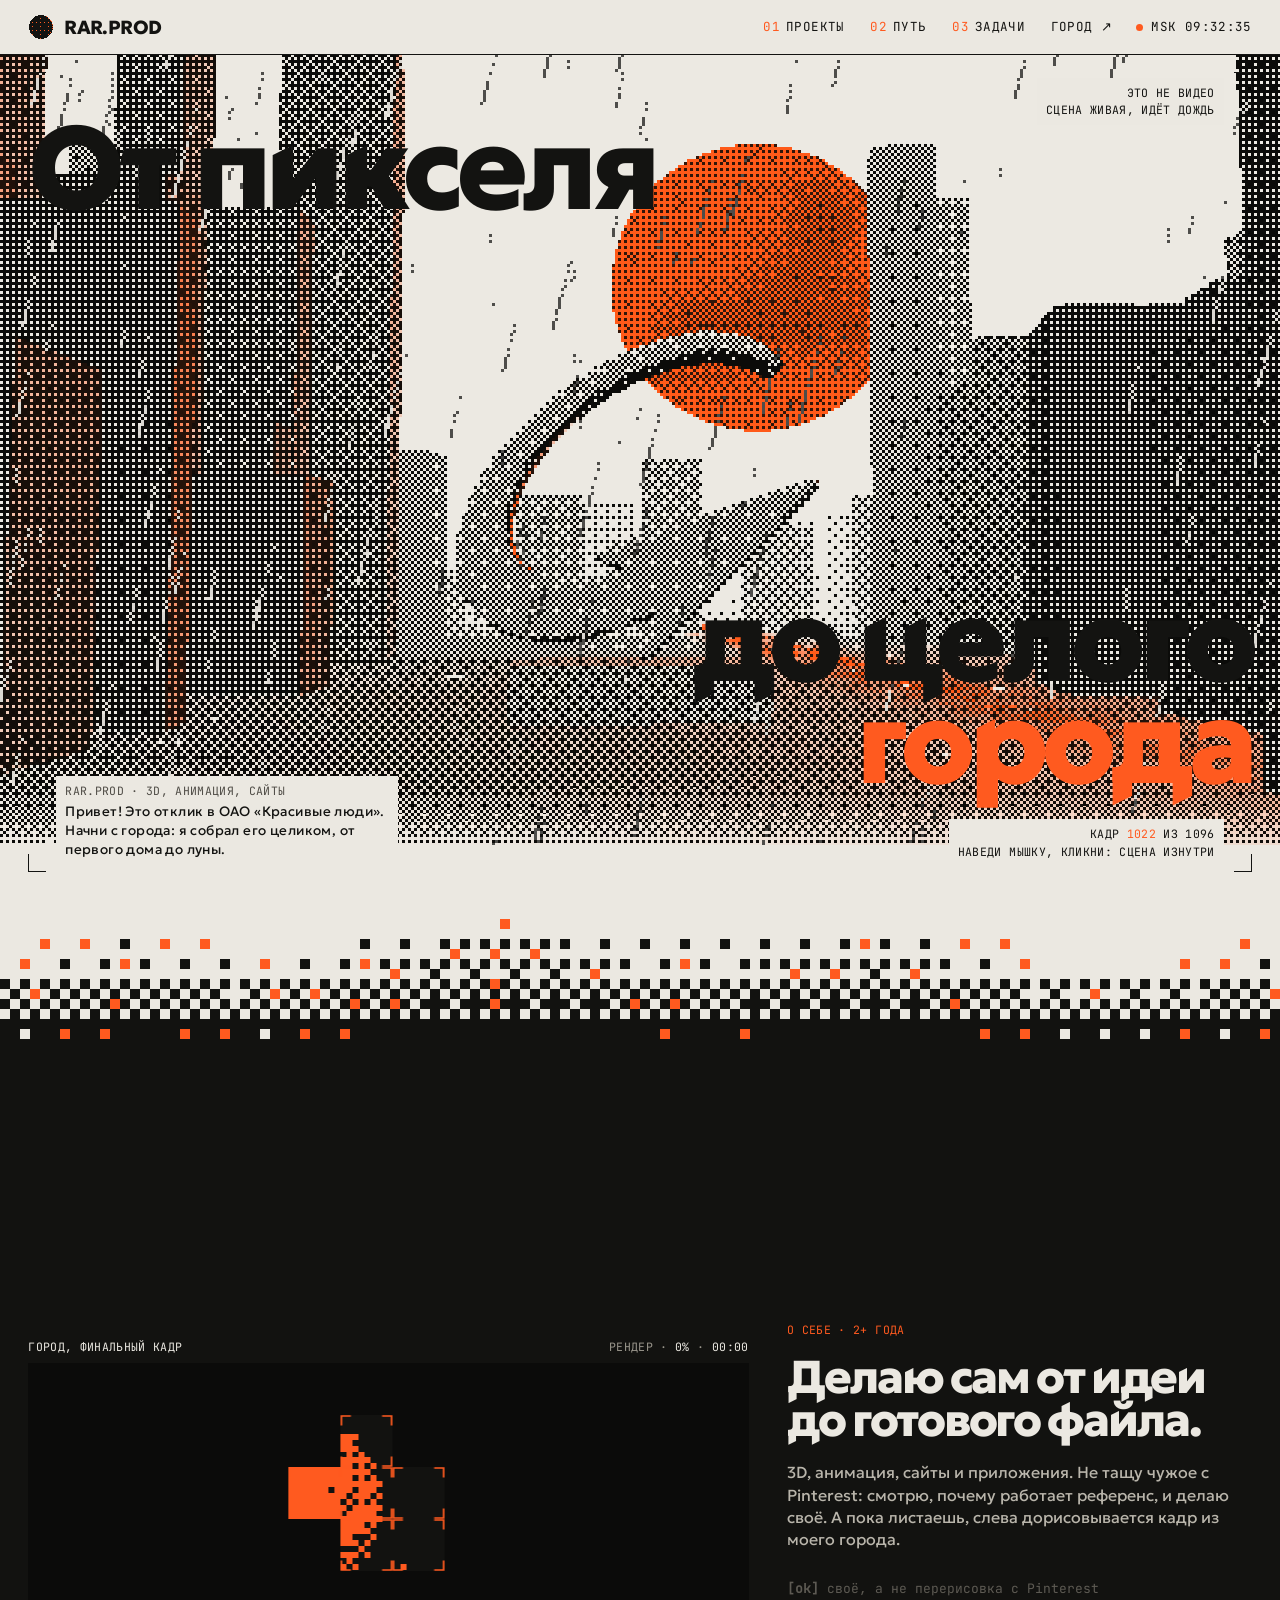
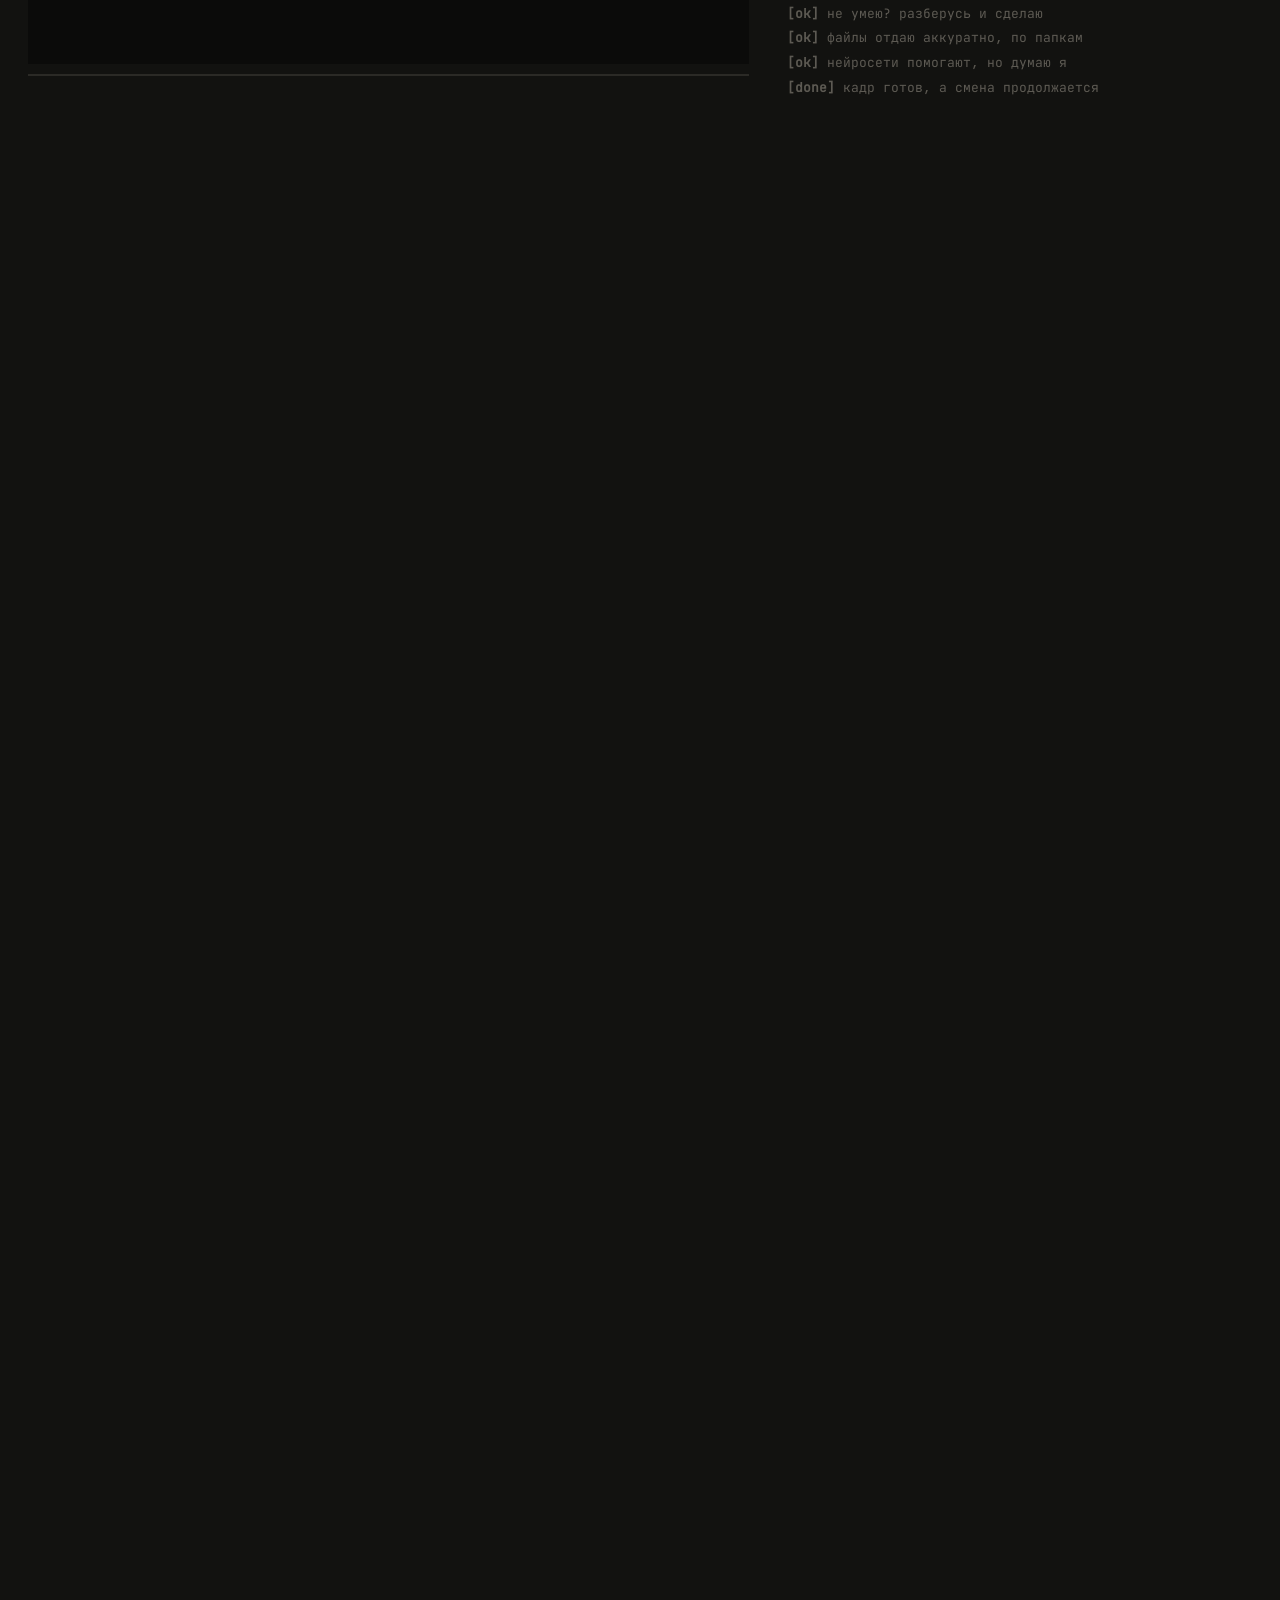
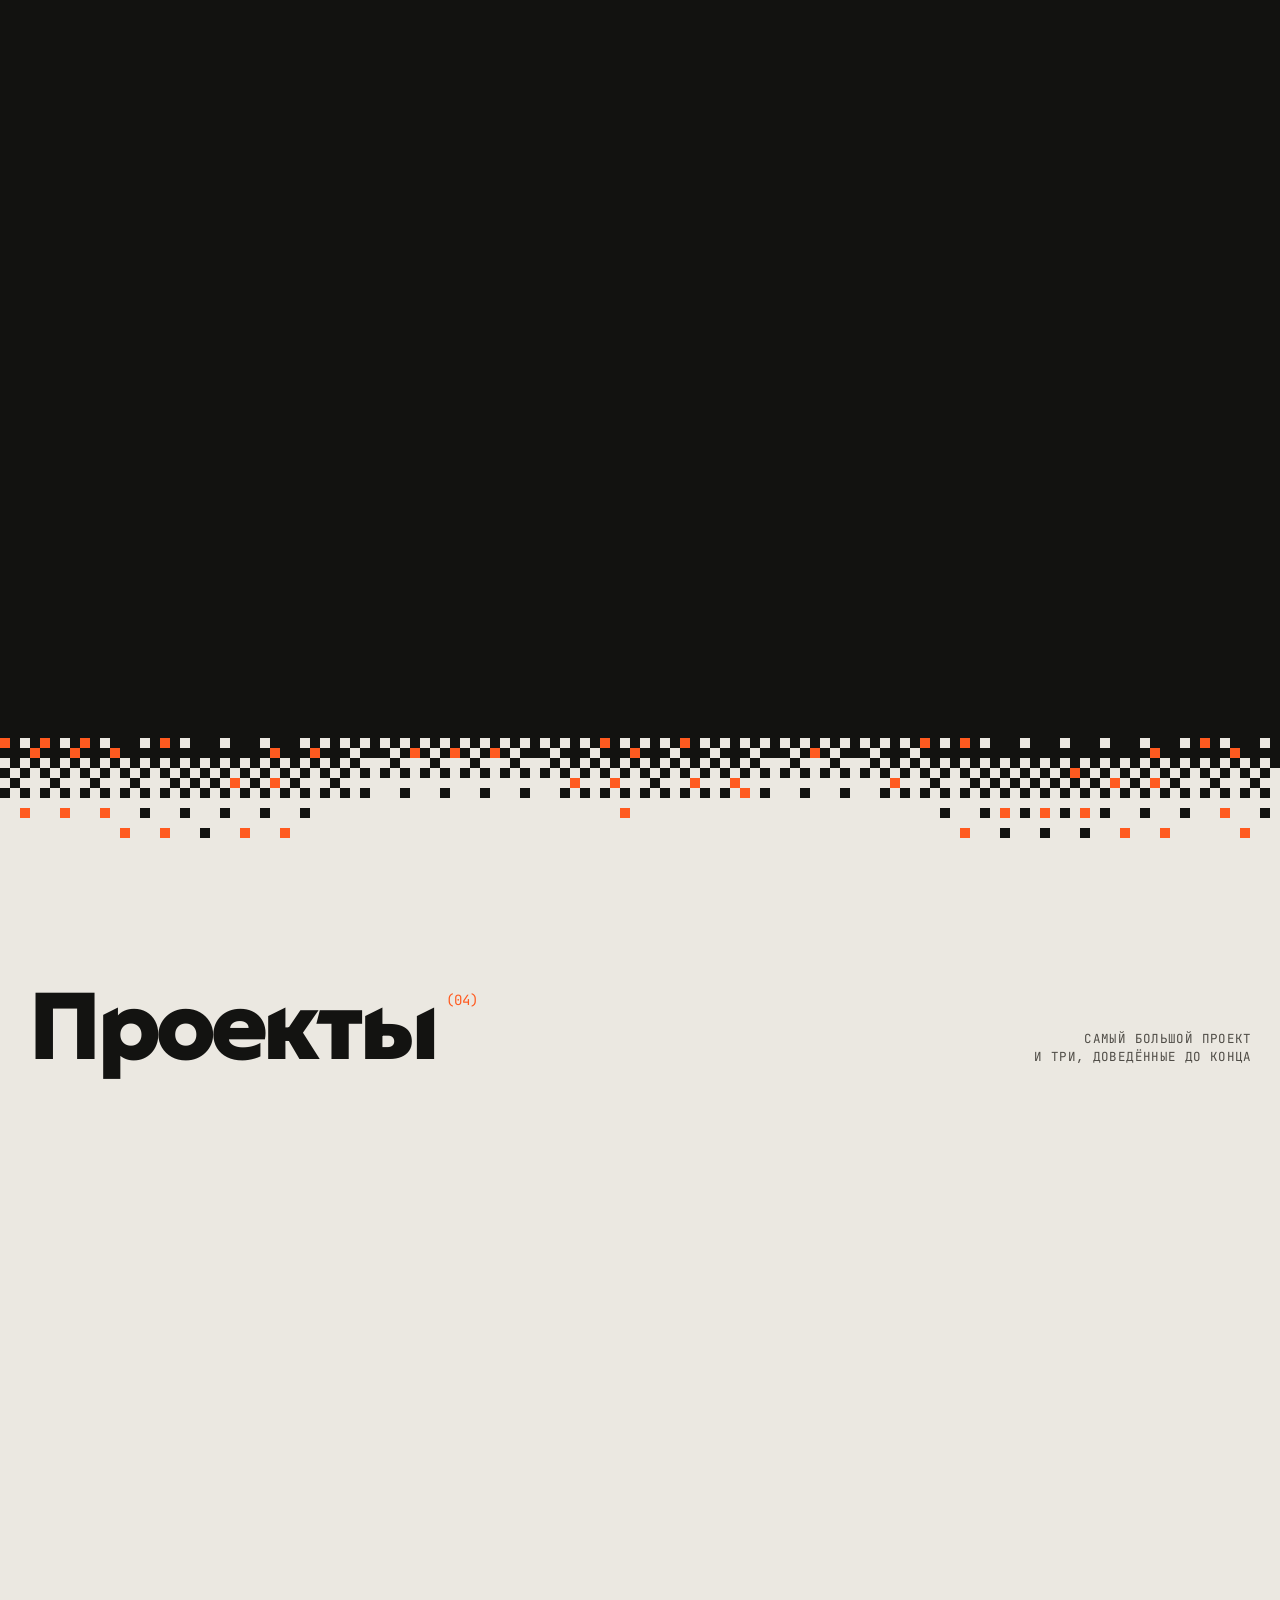
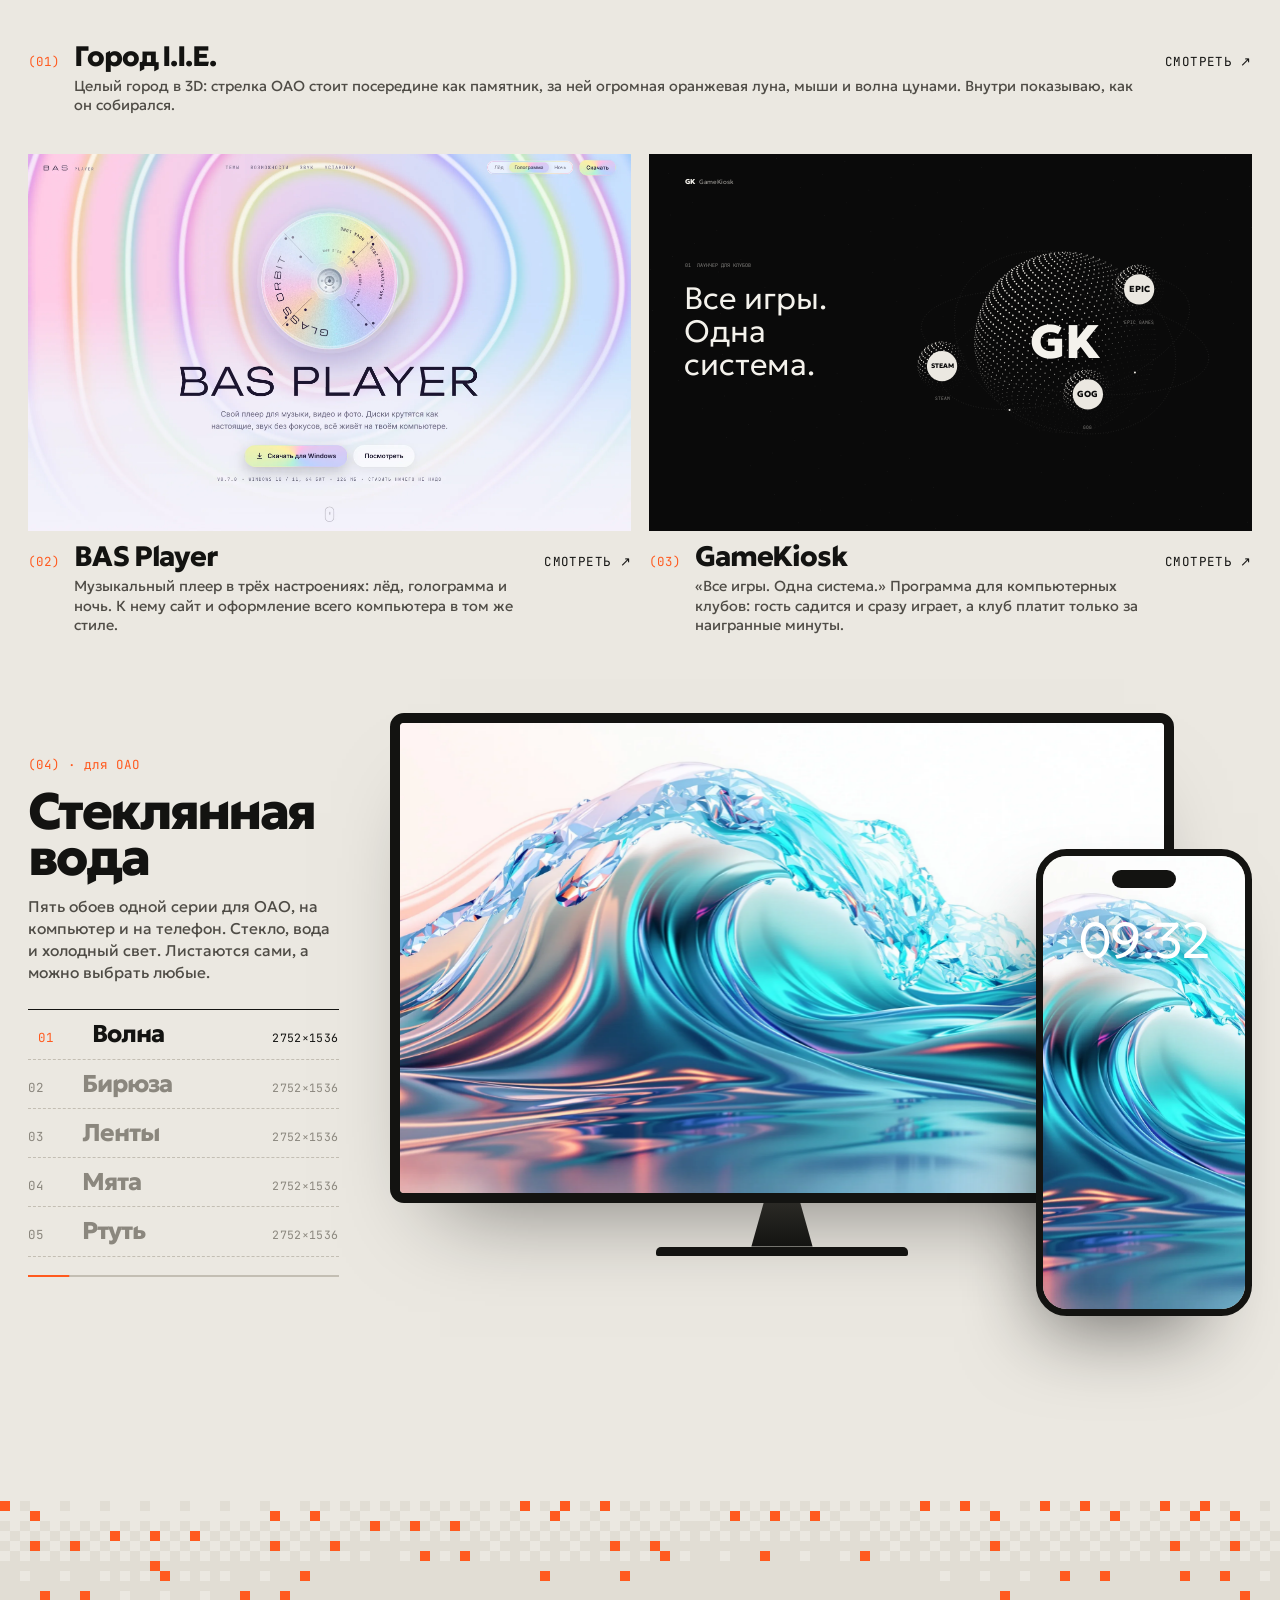
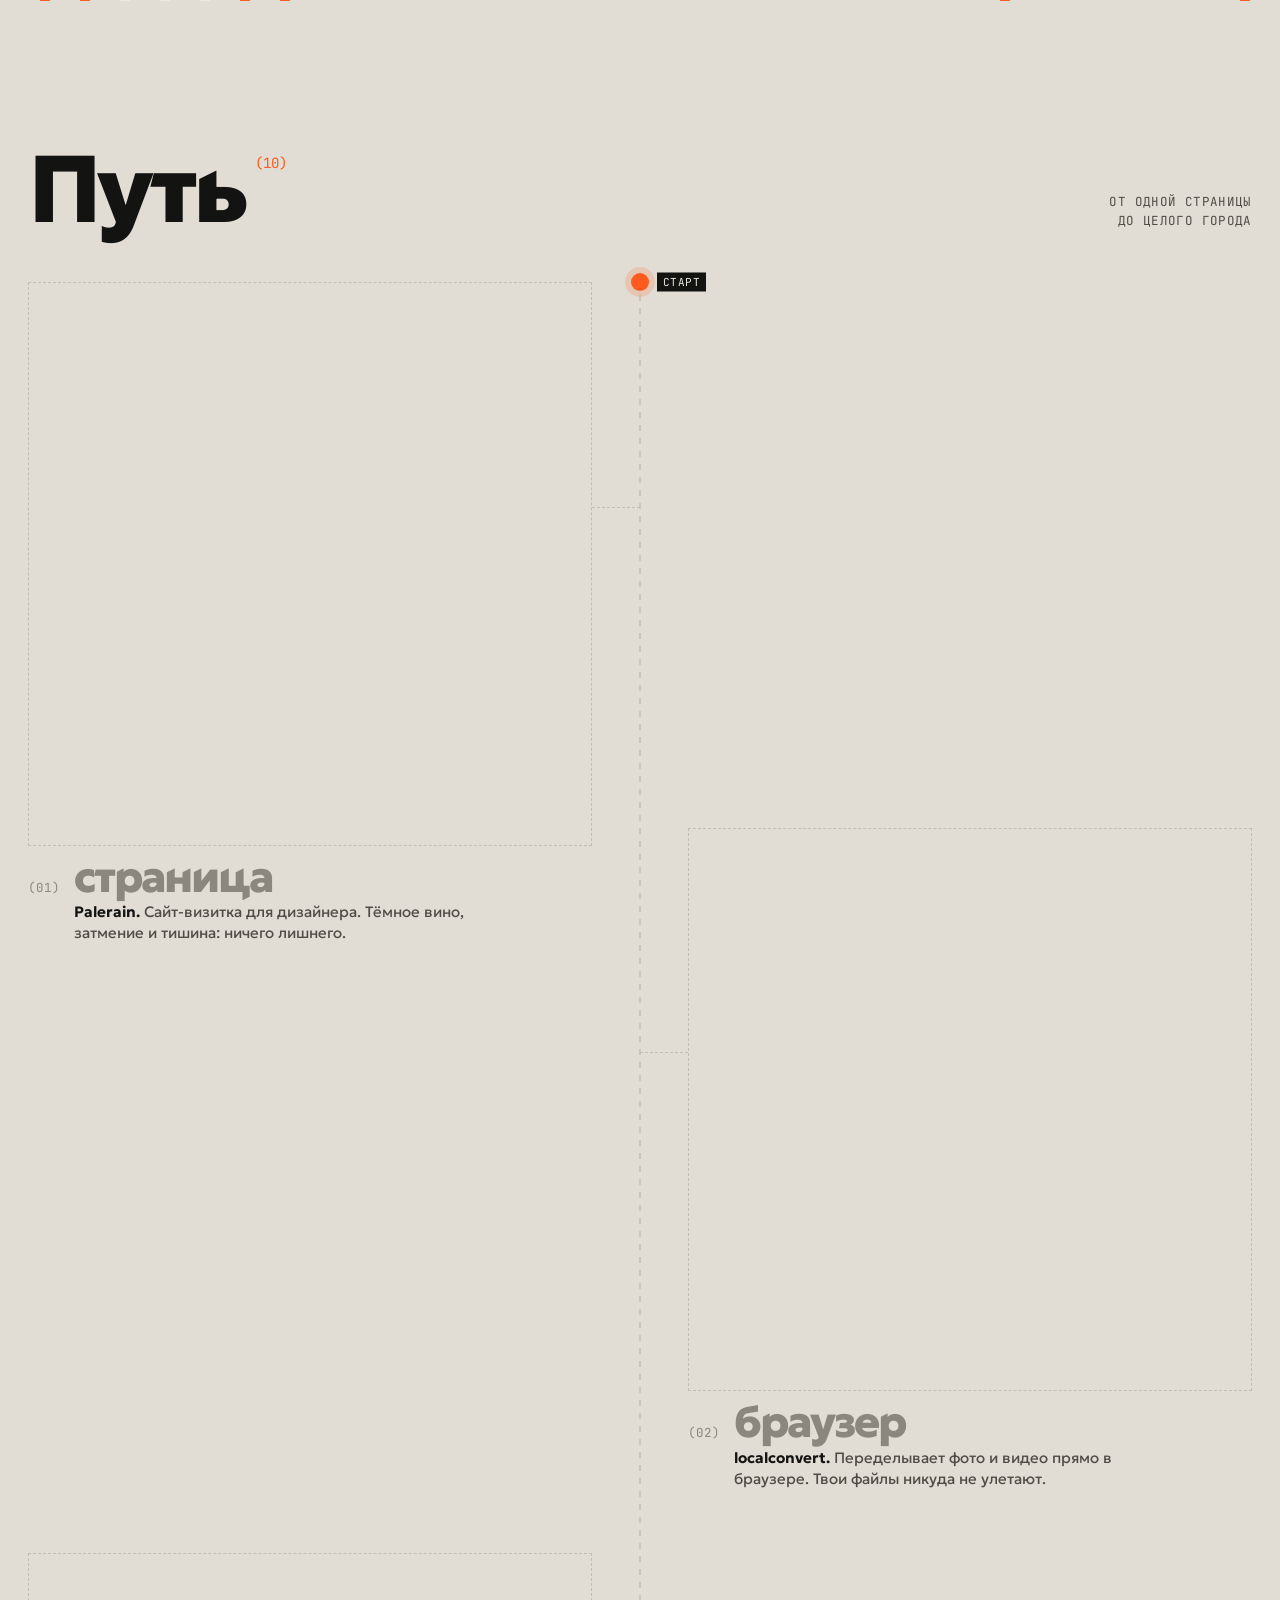
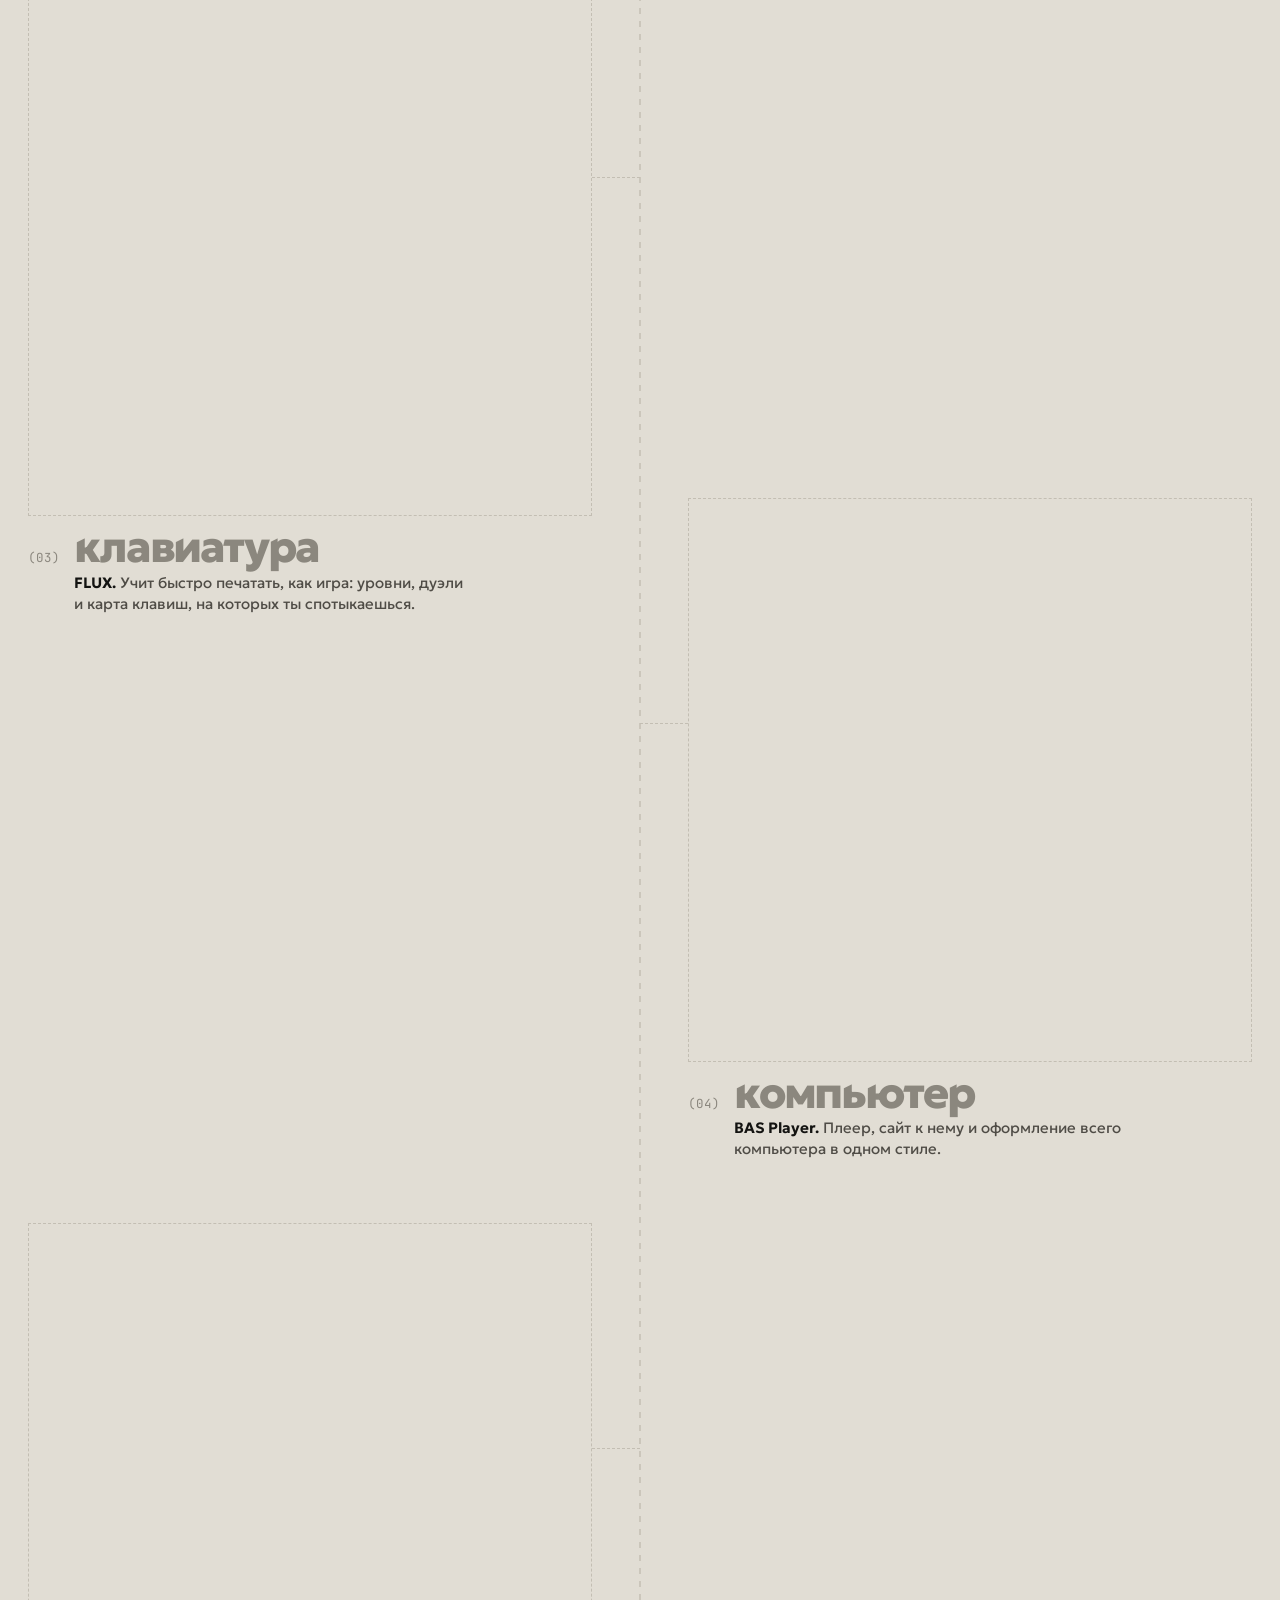
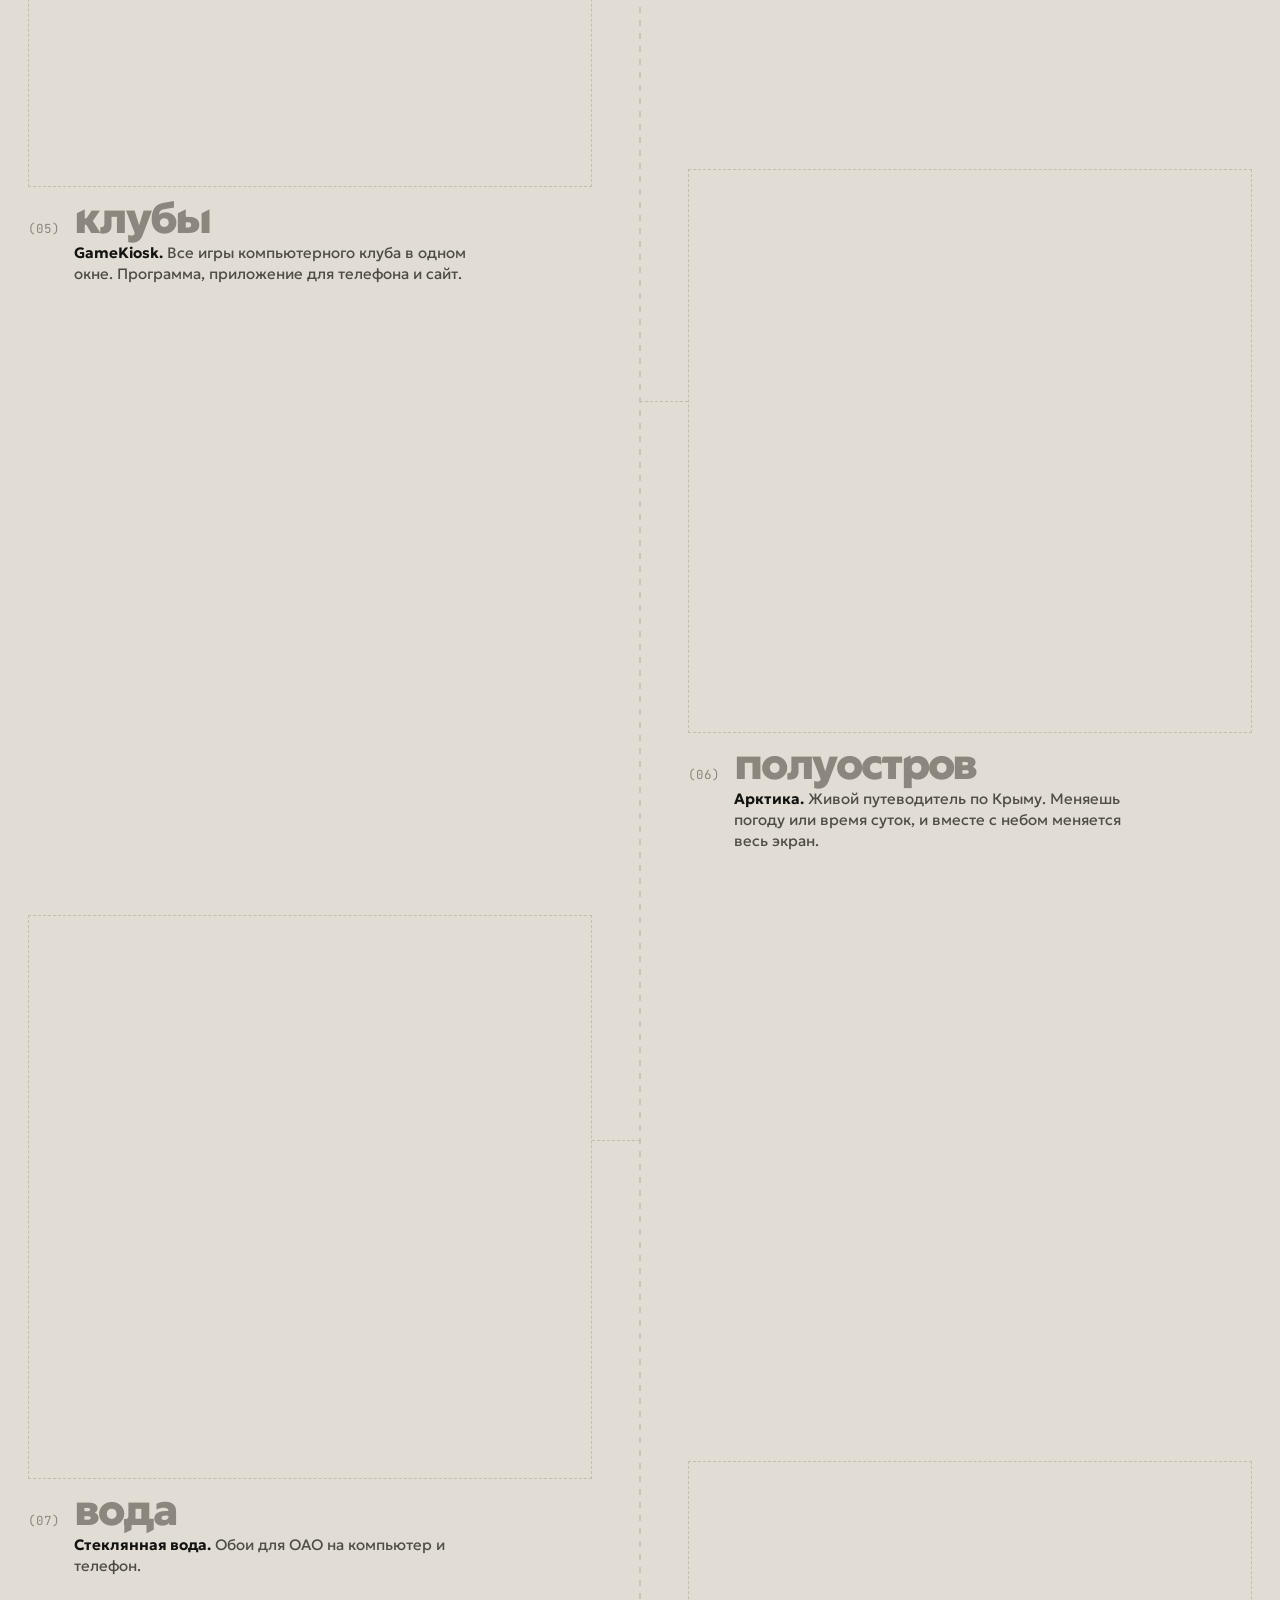
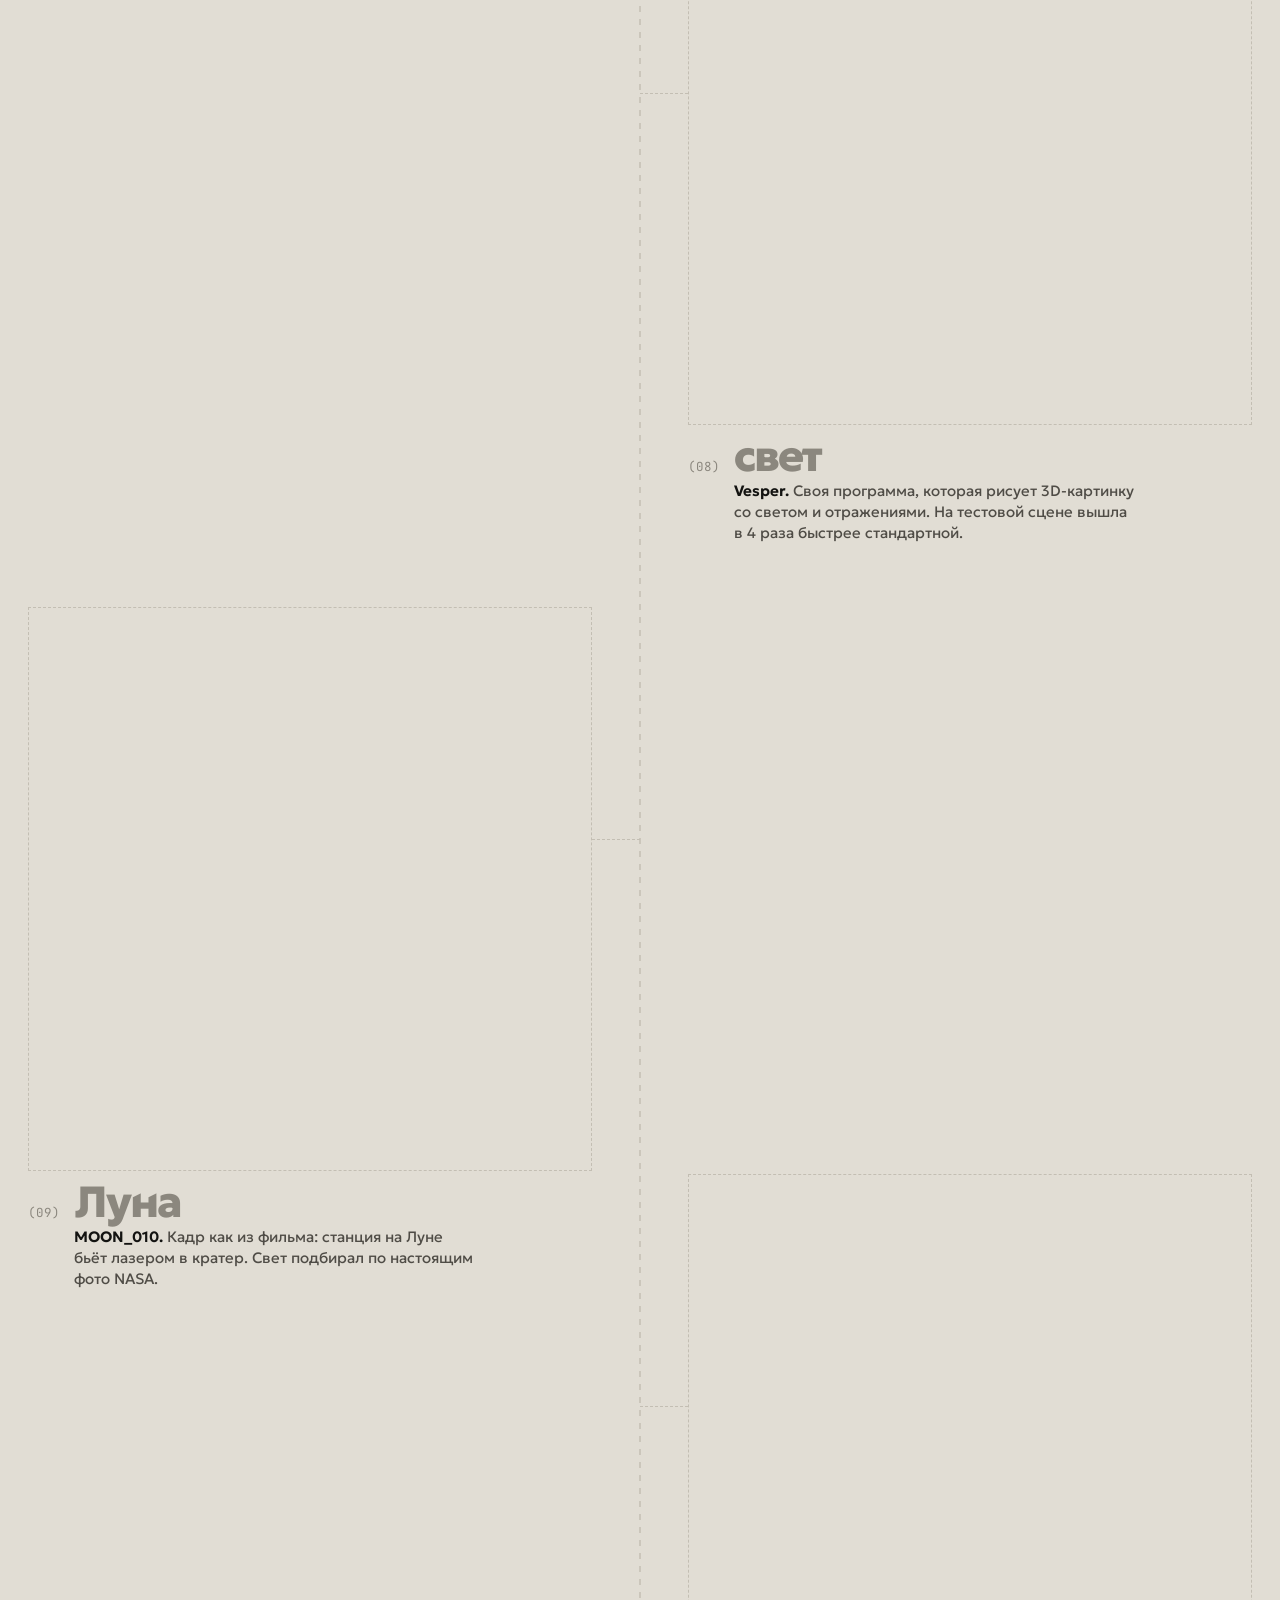
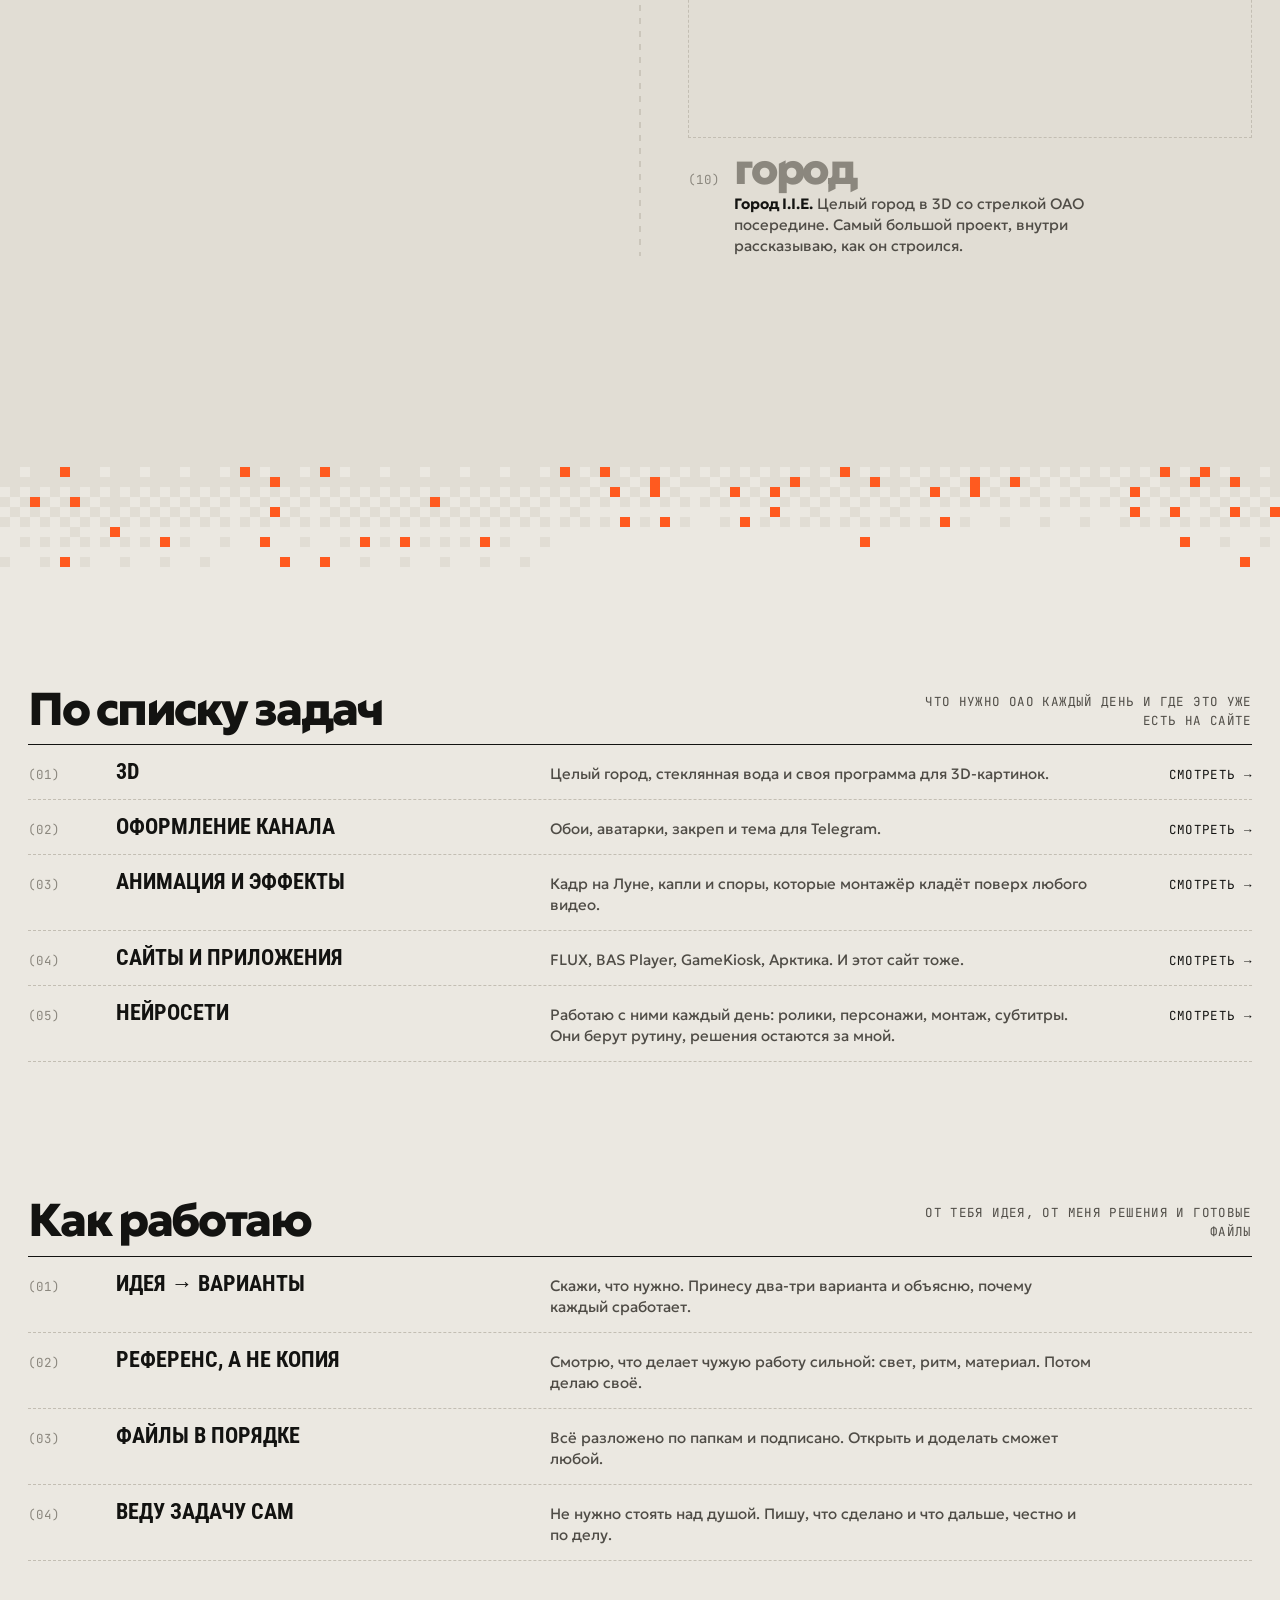
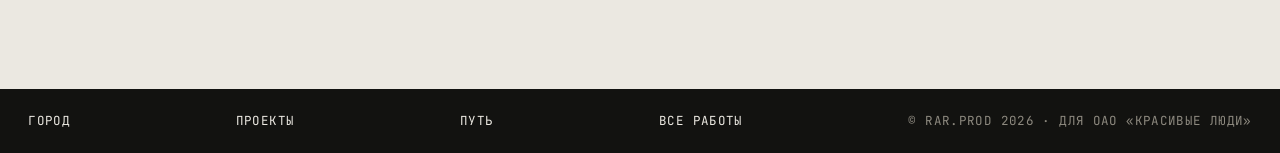
==== commit 025af3c9: "Тексты проще и живее, без бирок и длинных тире Co-Authored-By: Claude Opus 5.5 <noreply@anthropic.co" ====
--- a/index.html
+++ b/index.html
@@ -3,28 +3,28 @@
 <head>
   <meta charset="utf-8">
   <meta name="viewport" content="width=device-width, initial-scale=1, viewport-fit=cover">
-  <title>RAR.PROD — от бирки до целого города</title>
-  <meta name="description" content="RAR.PROD: дизайн, 3D в Houdini, моушн, веб и UI. Город I.I.E., стеклянная вода, BAS Player, GameKiosk. Портфолио-отклик в ОАО «Красивые люди».">
+  <title>RAR.PROD · от пикселя до целого города</title>
+  <meta name="description" content="RAR.PROD: 3D, анимация, сайты и приложения. Город под оранжевой луной, стеклянная вода для ОАО, BAS Player, GameKiosk. Портфолио-отклик в ОАО «Красивые люди».">
   <meta name="theme-color" content="#ebe8e1">
-  <meta property="og:title" content="RAR.PROD — от бирки до целого города">
-  <meta property="og:description" content="Портфолио-отклик в ОАО «Красивые люди»: 3D в Houdini, моушн, веб и интерфейсы.">
+  <meta property="og:title" content="RAR.PROD · от пикселя до целого города">
+  <meta property="og:description" content="Портфолио-отклик в ОАО «Красивые люди»: 3D, анимация, сайты и приложения.">
   <meta property="og:image" content="https://rarprod.online/og.jpg">
   <meta property="og:type" content="website">
   <link rel="icon" href="favicon.svg" type="image/svg+xml">
   <script>try{if(sessionStorage.getItem("px")==="1")document.documentElement.classList.add("px-in")}catch(e){}</script> 
-  <script type="module" crossorigin src="./assets/main-BdNiFB-1.js"></script>
+  <script type="module" crossorigin src="./assets/main-aKmKIQwx.js"></script>
   <link rel="modulepreload" crossorigin href="./assets/water-Bx_RO63F.js">
   <link rel="stylesheet" crossorigin href="./assets/water-g40BC_GV.css">
 </head>
 <body data-hdr="light">
   <header class="hdr">
-    <a class="brand" href="#top" aria-label="RAR.PROD — наверх"><canvas aria-hidden="true"></canvas>RAR.PROD</a>
+    <a class="brand" href="#top" aria-label="RAR.PROD, наверх"><canvas aria-hidden="true"></canvas>RAR.PROD</a>
     <nav class="nav" aria-label="Разделы">
       <a href="#works" class="keep"><b>01</b><span>проекты</span></a>
       <a href="#path"><b>02</b><span>путь</span></a>
       <a href="#brief"><b>03</b><span>задачи</span></a>
-      <a href="houdini.html" class="keep">кейс ↗</a>
+      <a href="houdini.html" class="keep">город ↗</a>
     </nav>
     <span class="clock" data-clock aria-label="Московское время">MSK 00:00:00</span>
   </header>
@@ -32,15 +32,15 @@
   <!-- ============ первый экран: монумент ОАО под оранжевой луной, в дизеринге ============ -->
   <section class="hero" id="top" data-hdr="light">
     <img class="hero__fallback" src="media/h/final-moon-arrow.webp" alt="">
-    <canvas class="hero__gl" aria-label="Монумент-стрелка ОАО в городе под оранжевой луной — живая 3D-сцена в дизеринге. Наведи курсор — под линзой проход рендера, клик меняет проход."></canvas>
+    <canvas class="hero__gl" aria-label="Стрелка ОАО стоит посреди города под оранжевой луной, идёт дождь. Это живая 3D-сцена: наведи мышку и увидишь, как она устроена внутри."></canvas>
     <span class="lens-tag" aria-hidden="true"></span>
-    <h1 class="hero__h hero__h--a">От бирки</h1>
+    <h1 class="hero__h hero__h--a">От пикселя</h1>
     <p class="hero__h hero__h--b" aria-hidden="true">до целого<br><em>города</em></p>
     <div class="hud" aria-hidden="true">
       <i></i><i></i><i></i><i></i>
-      <span class="hud__tr">viewport 01 · persp 34 mm<br>dither bayer 8×8</span>
-      <p class="hud__bl"><b>RAR.PROD · 3D, моушн, веб</b>Houdini, моушн, веб и UI. Отклик в ОАО «Красивые люди»: начни с кейса — там целый город.</p>
-      <span class="hud__br">кадр <span data-frame>1001</span> / 1096<br>наведи — линза · клик — проход</span>
+      <span class="hud__tr">это не видео<br>сцена живая, идёт дождь</span>
+      <p class="hud__bl"><b>RAR.PROD · 3D, анимация, сайты</b>Привет! Это отклик в ОАО «Красивые люди». Начни с города: я собрал его целиком, от первого дома до луны.</p>
+      <span class="hud__br">кадр <span data-frame>1001</span> из 1096<br>наведи мышку, кликни: сцена изнутри</span>
     </div>
   </section>
 
@@ -50,20 +50,20 @@
     <section class="render" id="me" data-hdr="dark" aria-label="О себе">
       <div class="render__stick">
         <div class="frame">
-          <div class="frame__bar"><span><b>iie_city_final.exr</b> · кадр 110</span><span>бакеты · <b data-pct>  0%</b> · <b data-time>00:00</b></span></div>
-          <canvas data-src="media/h/final-city.webp" aria-label="Финальный кадр города I.I.E. под оранжевой луной рендерится по мере прокрутки"></canvas>
+          <div class="frame__bar"><span><b>город, финальный кадр</b></span><span>рендер · <b data-pct>  0%</b> · <b data-time>00:00</b></span></div>
+          <canvas data-src="media/h/final-city.webp" aria-label="Финальный кадр города под оранжевой луной собирается кусочками, пока листаешь"></canvas>
           <div class="frame__prog"><i></i></div>
         </div>
         <div>
           <span class="render__k">о себе · 2+ года</span>
-          <h2 class="render__h">Дизайнер-универсал. Сам себе арт-директор.</h2>
-          <p class="render__p">3D, моушн и интерфейсы. Реф разбираю на причины — свет, ритм, материал — и делаю своё. Сдаю вектор, слои и исходники по папкам.</p>
+          <h2 class="render__h">Делаю сам от идеи до готового файла.</h2>
+          <p class="render__p">3D, анимация, сайты и приложения. Не тащу чужое с Pinterest: смотрю, почему работает референс, и делаю своё. А пока листаешь, слева дорисовывается кадр из моего города.</p>
           <div class="log" aria-label="Принципы">
-            <div data-at="0.12"><b>[ok]</b> своё вместо Pinterest</div>
-            <div data-at="0.32"><b>[ok]</b> от бирки до целого города</div>
-            <div data-at="0.52"><b>[ok]</b> сдаю в векторе и по папкам</div>
-            <div data-at="0.72"><b>[ok]</b> нейросети — инструмент, не профессия</div>
-            <div data-at="0.96"><b>[done]</b> кадр готов · смена не закончилась</div>
+            <div data-at="0.12"><b>[ok]</b> своё, а не перерисовка с Pinterest</div>
+            <div data-at="0.32"><b>[ok]</b> не умею? разберусь и сделаю</div>
+            <div data-at="0.52"><b>[ok]</b> файлы отдаю аккуратно, по папкам</div>
+            <div data-at="0.72"><b>[ok]</b> нейросети помогают, но думаю я</div>
+            <div data-at="0.96"><b>[done]</b> кадр готов, а смена продолжается</div>
           </div>
         </div>
       </div>
@@ -74,27 +74,27 @@
     <section class="sec works" id="works" data-hdr="light">
       <div class="head">
         <h2 class="head__h rv">Проекты<sup>(04)</sup></h2>
-        <p class="head__s rv">главный кейс в Houdini<br>и три продукта целиком</p>
+        <p class="head__s rv">самый большой проект<br>и три, доведённые до конца</p>
       </div>
       <div class="works__grid">
         <a class="wk wk--full" href="houdini.html">
-          <div class="wk__img dz zoom" style="aspect-ratio:2560/1072"><img src="media/h/final-moon-arrow.webp" alt="Финальный рендер: монумент-стрелка ОАО на фоне оранжевой луны, стая мышей, город" width="2560" height="1072" loading="lazy" decoding="async"></div>
-          <div class="wk__cap"><span class="wk__n">(01)</span><h3 class="wk__t">Город I.I.E.<small>Процедурный мегаполис в Houdini: 12 прототипов зданий, монумент ОАО, оранжевая луна, FLIP-цунами. Разбор по шагам.</small></h3><span class="wk__go">кейс ↗</span></div>
+          <div class="wk__img dz zoom" style="aspect-ratio:2560/1072"><img src="media/h/final-moon-arrow.webp" alt="Стрелка ОАО стоит памятником на фоне огромной оранжевой луны, вокруг город и стая летучих мышей" width="2560" height="1072" loading="lazy" decoding="async"></div>
+          <div class="wk__cap"><span class="wk__n">(01)</span><h3 class="wk__t">Город I.I.E.<small>Целый город в 3D: стрелка ОАО стоит посередине как памятник, за ней огромная оранжевая луна, мыши и волна цунами. Внутри показываю, как он собирался.</small></h3><span class="wk__go">смотреть ↗</span></div>
         </a>
         <a class="wk wk--half" href="more.html#bas">
-          <div class="wk__img dz" style="aspect-ratio:2400/1500"><img src="media/more/bas-landing.webp" alt="BAS Player: сайт плеера с голографическим диском" width="2400" height="1500" loading="lazy" decoding="async"></div>
-          <div class="wk__cap"><span class="wk__n">(02)</span><h3 class="wk__t">BAS Player<small>Плеер с темами Ice, Holo и Night, сайт и оформление системы в одном языке.</small></h3><span class="wk__go">смотреть ↗</span></div>
+          <div class="wk__img dz" style="aspect-ratio:2400/1500"><img src="media/more/bas-landing.webp" alt="BAS Player: сайт плеера с переливающимся диском" width="2400" height="1500" loading="lazy" decoding="async"></div>
+          <div class="wk__cap"><span class="wk__n">(02)</span><h3 class="wk__t">BAS Player<small>Музыкальный плеер в трёх настроениях: лёд, голограмма и ночь. К нему сайт и оформление всего компьютера в том же стиле.</small></h3><span class="wk__go">смотреть ↗</span></div>
         </a>
         <a class="wk wk--half" href="more.html#gamekiosk">
-          <div class="wk__img wk__img--live" style="aspect-ratio:2400/1500"><canvas data-gk aria-label="Знак GameKiosk: точечная сфера GK, вокруг на орбитах Steam, Epic Games и GOG"></canvas></div>
-          <div class="wk__cap"><span class="wk__n">(03)</span><h3 class="wk__t">GameKiosk<small>«Все игры. Одна система.» Лаунчер для компьютерных клубов: Steam, Epic и GOG в одном окне.</small></h3><span class="wk__go">смотреть ↗</span></div>
+          <div class="wk__img wk__img--live" style="aspect-ratio:2400/1500"><canvas data-gk aria-label="Знак GameKiosk: сфера из точек с буквами GK, вокруг по орбитам летают Steam, Epic Games и GOG"></canvas></div>
+          <div class="wk__cap"><span class="wk__n">(03)</span><h3 class="wk__t">GameKiosk<small>«Все игры. Одна система.» Программа для компьютерных клубов: гость садится и сразу играет, а клуб платит только за наигранные минуты.</small></h3><span class="wk__go">смотреть ↗</span></div>
         </a>
         <div class="wk wk--full">
           <div class="water" data-water>
             <div class="water__side">
               <span class="wk__n">(04) · для ОАО</span>
               <h3 class="water__h rv">Стеклянная вода</h3>
-              <p class="water__p rv">Пять обоев одной серии — на рабочий стол и телефон: свет сверху-слева, бирюза, лёд и ртуть.</p>
+              <p class="water__p rv">Пять обоев одной серии для ОАО, на компьютер и на телефон. Стекло, вода и холодный свет. Листаются сами, а можно выбрать любые.</p>
               <ol class="water__list">
                 <li><button type="button" data-wall="media/oao/water-m02.webp" data-fx="0.44"><b>01</b><span class="nm">Волна</span><span class="rs">2752×1536</span></button></li>
                 <li><button type="button" data-wall="media/oao/water-m05.webp" data-fx="0.3"><b>02</b><span class="nm">Бирюза</span><span class="rs">2752×1536</span></button></li>
@@ -125,44 +125,44 @@
         <span class="dot" aria-hidden="true"><span>старт</span></span>
 
         <a class="node" href="more.html#palerain" data-scale="страница">
-          <span class="node__frame"><span class="dz" data-hold><img src="media/covers/palerain.webp" alt="Обложка: Palerain, сайт-визитка дизайнера" width="1000" height="1000" loading="lazy" decoding="async"></span></span>
-          <span class="node__meta"><span class="node__n">(01)</span><span class="node__scale">страница</span><span class="node__d"><b>Palerain</b> — сайт-визитка дизайнера: тёмно-винная атмосфера, затмение, антиква.</span></span>
+          <span class="node__frame"><span class="dz" data-hold><img src="media/covers/palerain.webp" alt="Обложка Palerain: затмение на тёмно-винном фоне" width="1000" height="1000" loading="lazy" decoding="async"></span></span>
+          <span class="node__meta"><span class="node__n">(01)</span><span class="node__scale">страница</span><span class="node__d"><b>Palerain.</b> Сайт-визитка для дизайнера. Тёмное вино, затмение и тишина: ничего лишнего.</span></span>
         </a>
         <a class="node" href="more.html#localconvert" data-scale="браузер">
-          <span class="node__frame"><span class="dz" data-hold><img src="media/covers/localconvert.webp" alt="Обложка: localconvert" width="1000" height="1000" loading="lazy" decoding="async"></span></span>
-          <span class="node__meta"><span class="node__n">(02)</span><span class="node__scale">браузер</span><span class="node__d"><b>localconvert</b> — конвертер, который работает прямо в браузере и ничего никуда не отправляет.</span></span>
+          <span class="node__frame"><span class="dz" data-hold><img src="media/covers/localconvert.webp" alt="Обложка localconvert: окно терминала" width="1000" height="1000" loading="lazy" decoding="async"></span></span>
+          <span class="node__meta"><span class="node__n">(02)</span><span class="node__scale">браузер</span><span class="node__d"><b>localconvert.</b> Переделывает фото и видео прямо в браузере. Твои файлы никуда не улетают.</span></span>
         </a>
         <a class="node" href="more.html#flux" data-scale="клавиатура">
-          <span class="node__frame"><span class="dz" data-hold><img src="media/covers/flux.webp" alt="Обложка: FLUX" width="1000" height="1000" loading="lazy" decoding="async"></span></span>
-          <span class="node__meta"><span class="node__n">(03)</span><span class="node__scale">клавиатура</span><span class="node__d"><b>FLUX</b> — тренажёр скорости печати: арена, дуэли, тепловая карта слабых клавиш.</span></span>
+          <span class="node__frame"><span class="dz" data-hold><img src="media/covers/flux.webp" alt="Обложка FLUX: клавиши F, L, U, X" width="1000" height="1000" loading="lazy" decoding="async"></span></span>
+          <span class="node__meta"><span class="node__n">(03)</span><span class="node__scale">клавиатура</span><span class="node__d"><b>FLUX.</b> Учит быстро печатать, как игра: уровни, дуэли и карта клавиш, на которых ты спотыкаешься.</span></span>
         </a>
         <a class="node" href="more.html#bas" data-scale="компьютер">
-          <span class="node__frame"><span class="dz" data-hold><img src="media/covers/bas.webp" alt="Обложка: BAS Player" width="1000" height="1000" loading="lazy" decoding="async"></span></span>
-          <span class="node__meta"><span class="node__n">(04)</span><span class="node__scale">компьютер</span><span class="node__d"><b>BAS Player</b> — плеер, сайт и оформление всей системы в одном языке.</span></span>
+          <span class="node__frame"><span class="dz" data-hold><img src="media/covers/bas.webp" alt="Обложка BAS Player: переливающийся диск" width="1000" height="1000" loading="lazy" decoding="async"></span></span>
+          <span class="node__meta"><span class="node__n">(04)</span><span class="node__scale">компьютер</span><span class="node__d"><b>BAS Player.</b> Плеер, сайт к нему и оформление всего компьютера в одном стиле.</span></span>
         </a>
         <a class="node" href="more.html#gamekiosk" data-scale="клубы">
-          <span class="node__frame"><span class="dz" data-hold><img src="media/covers/gamekiosk.webp" alt="Обложка: GameKiosk" width="1000" height="1000" loading="lazy" decoding="async"></span></span>
-          <span class="node__meta"><span class="node__n">(05)</span><span class="node__scale">клубы</span><span class="node__d"><b>GameKiosk</b> — все игры клуба в одном окне: лаунчер, приложение, панель и лендинг.</span></span>
+          <span class="node__frame"><span class="dz" data-hold><img src="media/covers/gamekiosk.webp" alt="Обложка GameKiosk: сфера GK" width="1000" height="1000" loading="lazy" decoding="async"></span></span>
+          <span class="node__meta"><span class="node__n">(05)</span><span class="node__scale">клубы</span><span class="node__d"><b>GameKiosk.</b> Все игры компьютерного клуба в одном окне. Программа, приложение для телефона и сайт.</span></span>
         </a>
         <a class="node" href="more.html#arctika" data-scale="полуостров">
-          <span class="node__frame"><span class="dz" data-hold><img src="media/covers/arctika.webp" alt="Обложка: Арктика MAPS" width="1000" height="1000" loading="lazy" decoding="async"></span></span>
-          <span class="node__meta"><span class="node__n">(06)</span><span class="node__scale">полуостров</span><span class="node__d"><b>Арктика · MAPS</b> — живой атлас Крыма: погода и время суток меняют свет интерфейса.</span></span>
+          <span class="node__frame"><span class="dz" data-hold><img src="media/covers/arctika.webp" alt="Обложка Арктика: телефон с картой Крыма на фоне неба" width="1000" height="1000" loading="lazy" decoding="async"></span></span>
+          <span class="node__meta"><span class="node__n">(06)</span><span class="node__scale">полуостров</span><span class="node__d"><b>Арктика.</b> Живой путеводитель по Крыму. Меняешь погоду или время суток, и вместе с небом меняется весь экран.</span></span>
         </a>
         <a class="node" href="more.html#water" data-scale="вода">
-          <span class="node__frame"><span class="dz" data-hold><img src="media/covers/water.webp" alt="Обложка: Стеклянная вода" width="1000" height="1000" loading="lazy" decoding="async"></span></span>
-          <span class="node__meta"><span class="node__n">(07)</span><span class="node__scale">вода</span><span class="node__d"><b>Стеклянная вода</b> — обои и окружение для ОАО под телефон и десктоп.</span></span>
+          <span class="node__frame"><span class="dz" data-hold><img src="media/covers/water.webp" alt="Обложка Стеклянная вода: волна из стекла" width="1000" height="1000" loading="lazy" decoding="async"></span></span>
+          <span class="node__meta"><span class="node__n">(07)</span><span class="node__scale">вода</span><span class="node__d"><b>Стеклянная вода.</b> Обои для ОАО на компьютер и телефон.</span></span>
         </a>
         <a class="node" href="more.html#vesper" data-scale="свет">
-          <span class="node__frame"><span class="dz" data-hold><img src="media/covers/vesper.webp" alt="Обложка: Vesper" width="1000" height="1000" loading="lazy" decoding="async"></span></span>
-          <span class="node__meta"><span class="node__n">(08)</span><span class="node__scale">свет</span><span class="node__d"><b>Vesper</b> — свой path tracer для Houdini и Nuke, сравнение с Karma на тех же сценах.</span></span>
+          <span class="node__frame"><span class="dz" data-hold><img src="media/covers/vesper.webp" alt="Обложка Vesper: пять стеклянных и металлических шаров" width="1000" height="1000" loading="lazy" decoding="async"></span></span>
+          <span class="node__meta"><span class="node__n">(08)</span><span class="node__scale">свет</span><span class="node__d"><b>Vesper.</b> Своя программа, которая рисует 3D-картинку со светом и отражениями. На тестовой сцене вышла в 4 раза быстрее стандартной.</span></span>
         </a>
         <a class="node" href="houdini.html#vfx" data-scale="Луна">
-          <span class="node__frame"><span class="dz" data-hold><img src="media/covers/moon.webp" alt="Обложка: MOON_010" width="1000" height="1000" loading="lazy" decoding="async"></span></span>
-          <span class="node__meta"><span class="node__n">(09)</span><span class="node__scale">Луна</span><span class="node__d"><b>MOON_010</b> — шот в Nuke: лазер виден только в пыли, свет по фото NASA и ESO.</span></span>
+          <span class="node__frame"><span class="dz" data-hold><img src="media/covers/moon.webp" alt="Обложка MOON_010: станция на Луне" width="1000" height="1000" loading="lazy" decoding="async"></span></span>
+          <span class="node__meta"><span class="node__n">(09)</span><span class="node__scale">Луна</span><span class="node__d"><b>MOON_010.</b> Кадр как из фильма: станция на Луне бьёт лазером в кратер. Свет подбирал по настоящим фото NASA.</span></span>
         </a>
         <a class="node" href="houdini.html" data-scale="город">
-          <span class="node__frame"><span class="dz" data-hold><img src="media/covers/city.webp" alt="Обложка: Город I.I.E." width="1000" height="1000" loading="lazy" decoding="async"></span></span>
-          <span class="node__meta"><span class="node__n">(10)</span><span class="node__scale">город</span><span class="node__d"><b>Город I.I.E.</b> — целый мегаполис в Houdini. Главный кейс: разбор по шагам.</span></span>
+          <span class="node__frame"><span class="dz" data-hold><img src="media/covers/city.webp" alt="Обложка Город I.I.E.: стрелка ОАО на фоне луны" width="1000" height="1000" loading="lazy" decoding="async"></span></span>
+          <span class="node__meta"><span class="node__n">(10)</span><span class="node__scale">город</span><span class="node__d"><b>Город I.I.E.</b> Целый город в 3D со стрелкой ОАО посередине. Самый большой проект, внутри рассказываю, как он строился.</span></span>
         </a>
       </div>
     </section>
@@ -170,27 +170,26 @@
     <div class="seam" data-from="#e1ddd4" data-to="#ebe8e1" aria-hidden="true"></div>
     <!-- ============ по списку задач ============ -->
     <section class="sec list" id="brief" data-hdr="light">
-      <div class="list__h"><h2>По списку задач</h2><small>Что дизайнер ОАО делает каждый день — и где это уже есть на сайте</small></div>
-      <a class="row" href="houdini.html"><span class="row__n">(01)</span><span class="row__t">3D</span><span class="row__d">Целый город в Houdini, стеклянная вода, свой рендер-движок.</span><span class="row__r">есть →</span></a>
-      <a class="row" href="more.html#water"><span class="row__n">(02)</span><span class="row__t">Оформление канала</span><span class="row__d">Обои, аватар, закреп, тема для Telegram.</span><span class="row__r">есть →</span></a>
-      <a class="row" href="houdini.html#vfx"><span class="row__n">(03)</span><span class="row__t">Моушн и VFX</span><span class="row__d">Шот MOON_010 в Nuke, оверлеи из Houdini для монтажа.</span><span class="row__r">есть →</span></a>
-      <a class="row" href="more.html#flux"><span class="row__n">(04)</span><span class="row__t">Веб и UI</span><span class="row__d">FLUX, BAS Player, GameKiosk, Арктика — и этот сайт.</span><span class="row__r">есть →</span></a>
-      <a class="row" href="#me"><span class="row__n">(05)</span><span class="row__t">Нейросети</span><span class="row__d">Каждый день: ролики, персонажи, монтаж и субтитры конвейером. Инструмент, а не профессия.</span><span class="row__r">есть →</span></a>
-      <div class="row"><span class="row__n">(06)</span><span class="row__t">Принты, бирки, пакет, стикеры</span><span class="row__d">Вектор под печать: соберу под первую задачу, с вырубкой и техкартой.</span><span class="row__r muted">под задачу</span></div>
+      <div class="list__h"><h2>По списку задач</h2><small>Что нужно ОАО каждый день и где это уже есть на сайте</small></div>
+      <a class="row" href="houdini.html"><span class="row__n">(01)</span><span class="row__t">3D</span><span class="row__d">Целый город, стеклянная вода и своя программа для 3D-картинок.</span><span class="row__r">смотреть →</span></a>
+      <a class="row" href="more.html#water"><span class="row__n">(02)</span><span class="row__t">Оформление канала</span><span class="row__d">Обои, аватарки, закреп и тема для Telegram.</span><span class="row__r">смотреть →</span></a>
+      <a class="row" href="houdini.html#vfx"><span class="row__n">(03)</span><span class="row__t">Анимация и эффекты</span><span class="row__d">Кадр на Луне, капли и споры, которые монтажёр кладёт поверх любого видео.</span><span class="row__r">смотреть →</span></a>
+      <a class="row" href="more.html#flux"><span class="row__n">(04)</span><span class="row__t">Сайты и приложения</span><span class="row__d">FLUX, BAS Player, GameKiosk, Арктика. И этот сайт тоже.</span><span class="row__r">смотреть →</span></a>
+      <a class="row" href="#me"><span class="row__n">(05)</span><span class="row__t">Нейросети</span><span class="row__d">Работаю с ними каждый день: ролики, персонажи, монтаж, субтитры. Они берут рутину, решения остаются за мной.</span><span class="row__r">смотреть →</span></a>
     </section>
 
     <!-- ============ как работаю ============ -->
     <section class="sec list" id="how" data-hdr="light">
-      <div class="list__h"><h2>Как работаю</h2><small>Направление от тебя — решения и файлы от меня</small></div>
-      <div class="row"><span class="row__n">(01)</span><span class="row__t">Направление → варианты</span><span class="row__d">Даёшь направление — приношу два-три решения и объясняю, почему каждое работает.</span><span class="row__r"></span></div>
-      <div class="row"><span class="row__n">(02)</span><span class="row__t">Реф — не шаблон</span><span class="row__d">Реф разбираю на причины: свет, ритм, материал. Потом делаю своё.</span><span class="row__r"></span></div>
-      <div class="row"><span class="row__n">(03)</span><span class="row__t">Файлы как надо</span><span class="row__d">Вектор, слои, исходники Houdini и After Effects, разложенные по папкам.</span><span class="row__r"></span></div>
-      <div class="row"><span class="row__n">(04)</span><span class="row__t">Сам веду задачу</span><span class="row__d">От брифа до файла в печать и поста в канал. На связи, честный статус.</span><span class="row__r"></span></div>
+      <div class="list__h"><h2>Как работаю</h2><small>От тебя идея, от меня решения и готовые файлы</small></div>
+      <div class="row"><span class="row__n">(01)</span><span class="row__t">Идея → варианты</span><span class="row__d">Скажи, что нужно. Принесу два-три варианта и объясню, почему каждый сработает.</span><span class="row__r"></span></div>
+      <div class="row"><span class="row__n">(02)</span><span class="row__t">Референс, а не копия</span><span class="row__d">Смотрю, что делает чужую работу сильной: свет, ритм, материал. Потом делаю своё.</span><span class="row__r"></span></div>
+      <div class="row"><span class="row__n">(03)</span><span class="row__t">Файлы в порядке</span><span class="row__d">Всё разложено по папкам и подписано. Открыть и доделать сможет любой.</span><span class="row__r"></span></div>
+      <div class="row"><span class="row__n">(04)</span><span class="row__t">Веду задачу сам</span><span class="row__d">Не нужно стоять над душой. Пишу, что сделано и что дальше, честно и по делу.</span><span class="row__r"></span></div>
     </section>
   </main>
 
   <footer class="foot" data-hdr="dark">
-    <a href="houdini.html">кейс: город</a>
+    <a href="houdini.html">город</a>
     <a href="#works">проекты</a>
     <a href="#path">путь</a>
     <a href="more.html">все работы</a>
